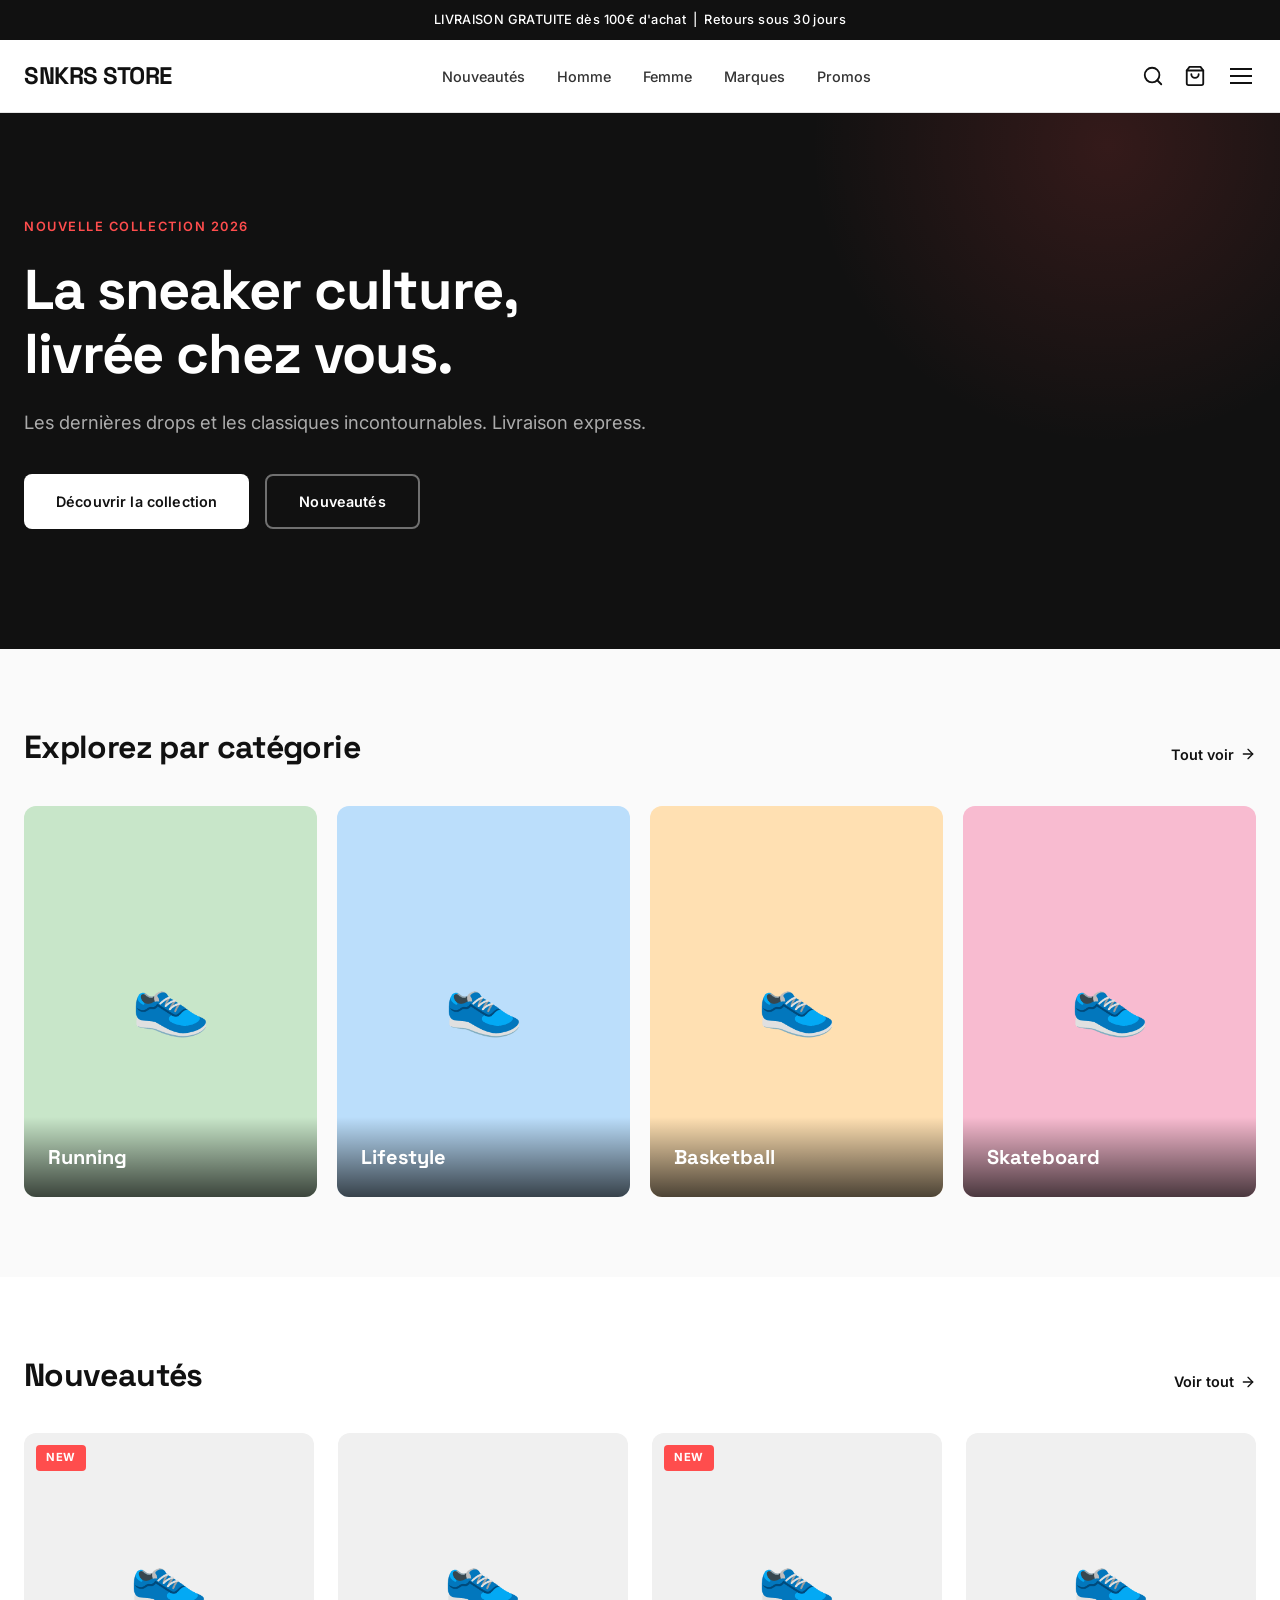
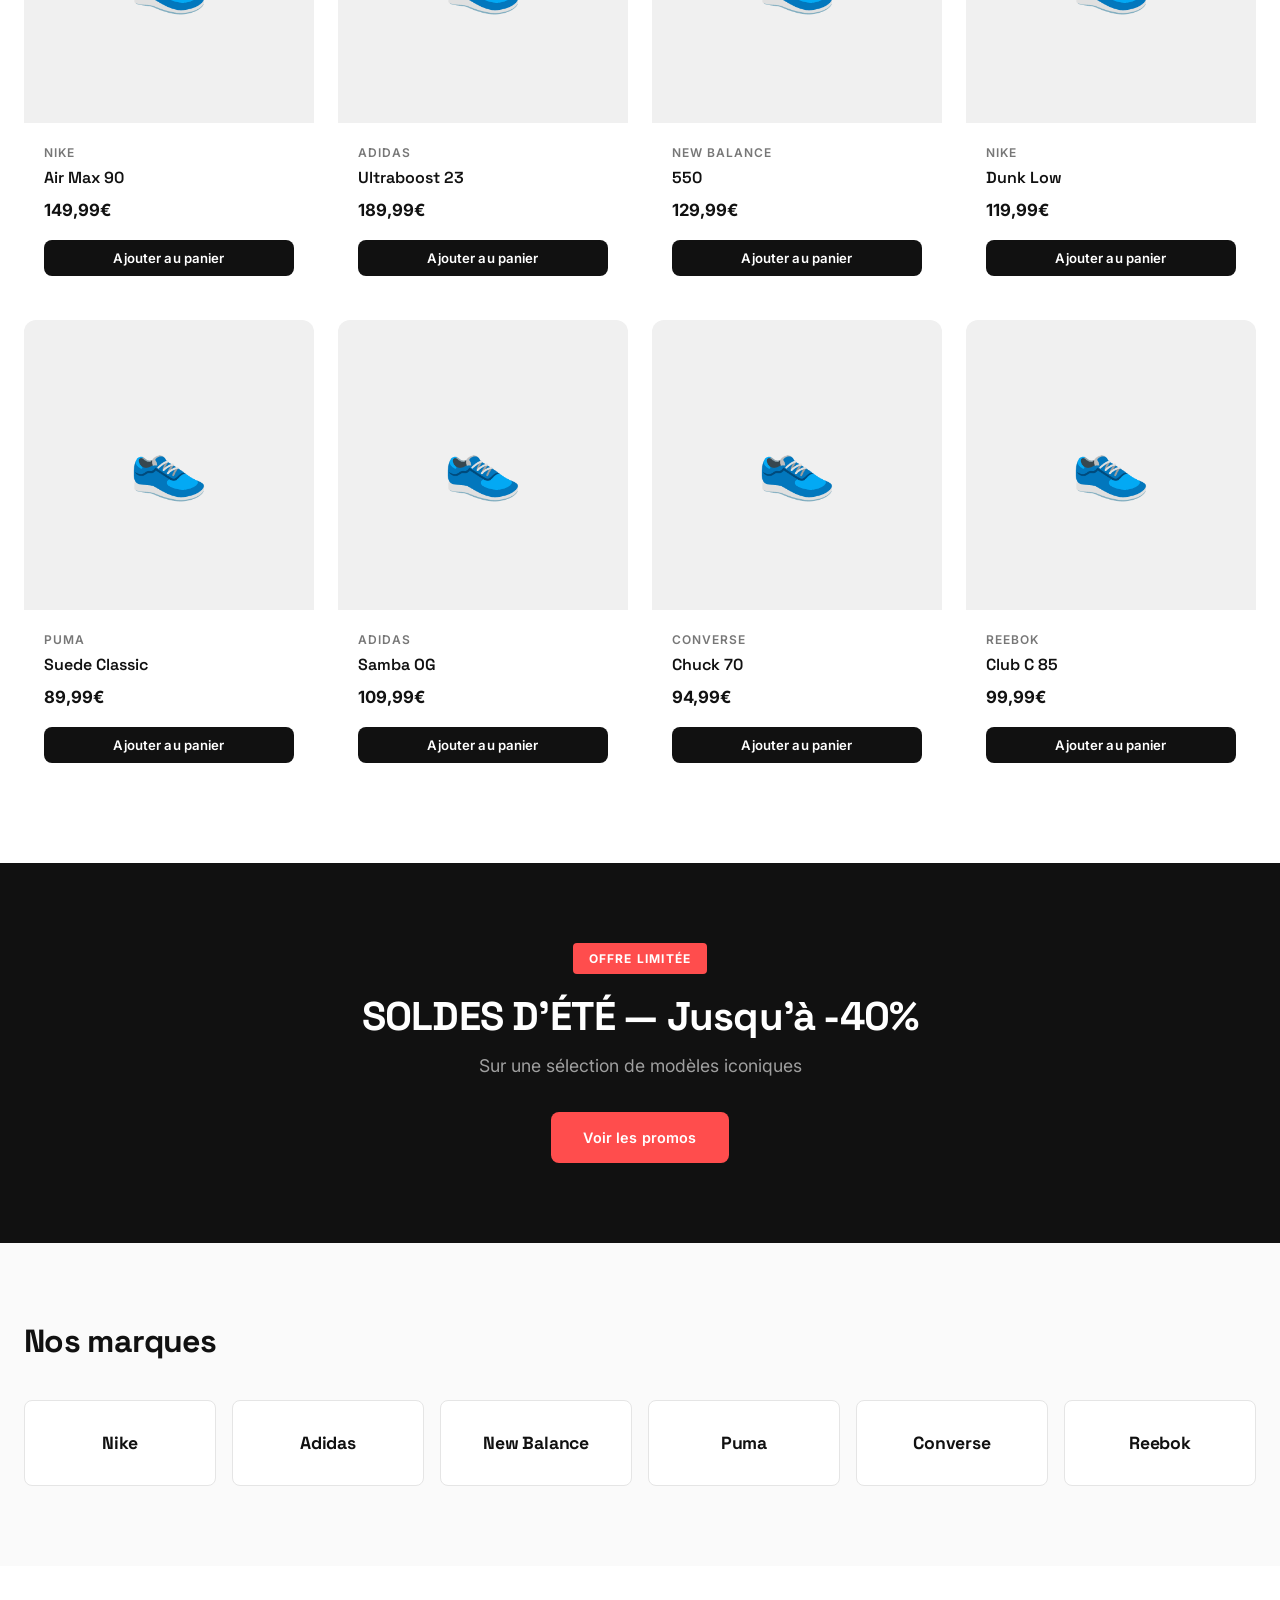
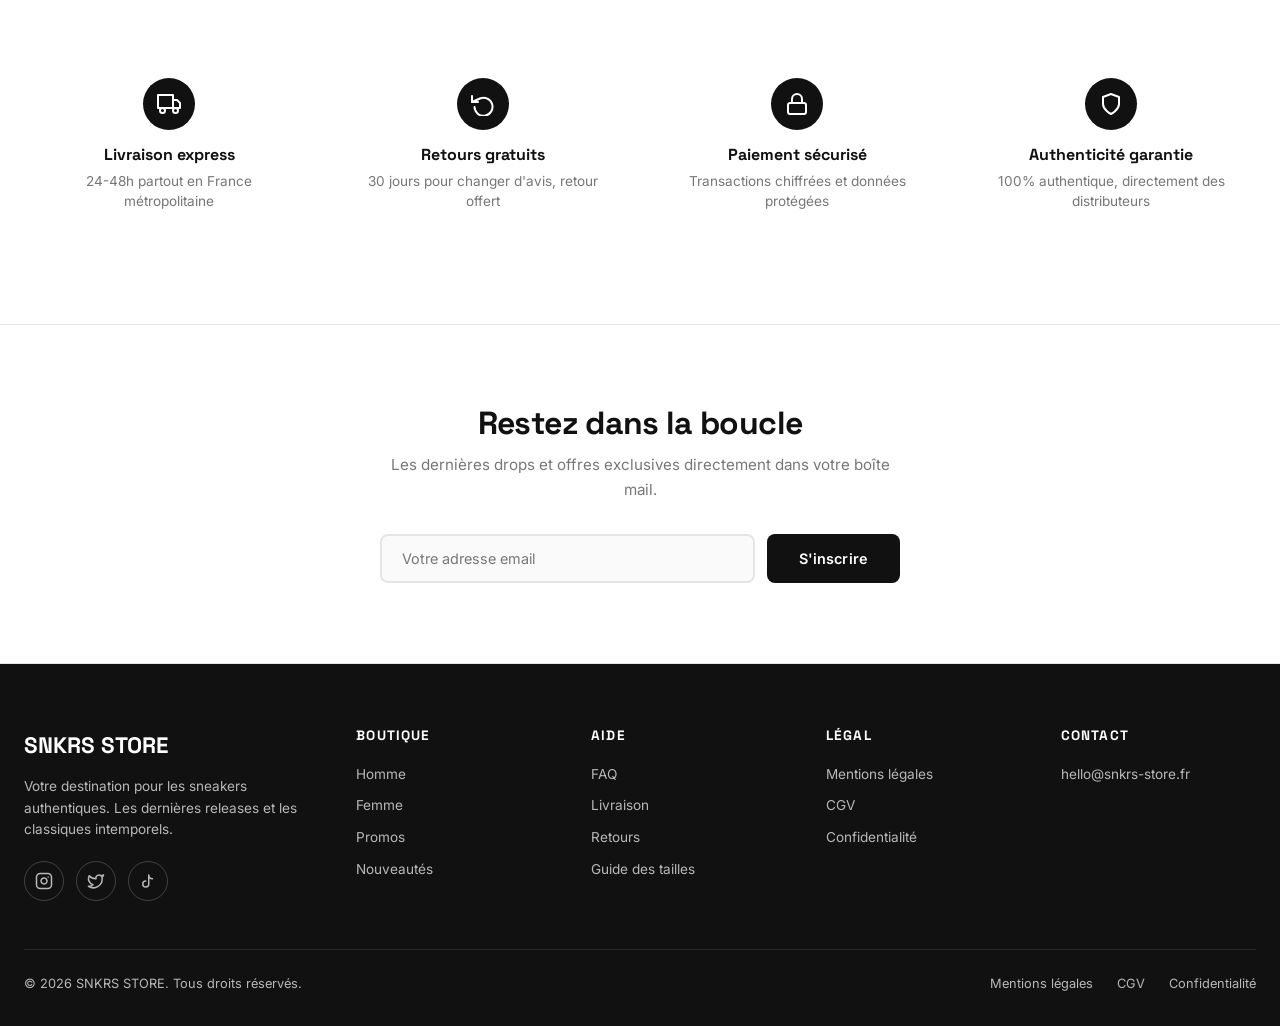
==== index.html @ 1f9a0745 "Site e-commerce sneakers - homepage + catalogue" ====
<!DOCTYPE html>
<html lang="fr">
<head>
  <meta charset="UTF-8">
  <meta name="viewport" content="width=device-width, initial-scale=1.0">
  <title>SNKRS STORE — La sneaker culture, livr&eacute;e chez vous</title>
  <meta name="description" content="Les derni&egrave;res drops et les classiques incontournables. Livraison express en 24-48h.">
  <link rel="preconnect" href="https://fonts.googleapis.com">
  <link rel="preconnect" href="https://fonts.gstatic.com" crossorigin>
  <link href="https://fonts.googleapis.com/css2?family=Inter:wght@400;500;600;700&family=Space+Grotesk:wght@500;600;700&display=swap" rel="stylesheet">
  <link rel="stylesheet" href="style.css">
</head>
<body>

<!-- ===== ANNOUNCEMENT BAR ===== -->
<div class="announcement-bar">
  LIVRAISON GRATUITE d&egrave;s 100&euro; d'achat &nbsp;|&nbsp; Retours sous 30 jours
</div>

<!-- ===== NAVBAR ===== -->
<nav class="navbar">
  <div class="container">
    <a href="index.html" class="navbar__logo">SNKRS STORE</a>

    <ul class="navbar__links">
      <li><a href="shop.html">Nouveaut&eacute;s</a></li>
      <li><a href="shop.html">Homme</a></li>
      <li><a href="shop.html">Femme</a></li>
      <li><a href="shop.html">Marques</a></li>
      <li><a href="shop.html">Promos</a></li>
    </ul>

    <div class="navbar__icons">
      <button type="button" aria-label="Rechercher">
        <svg viewBox="0 0 24 24" fill="none" stroke="currentColor" stroke-width="2" stroke-linecap="round" stroke-linejoin="round"><circle cx="11" cy="11" r="8"/><line x1="21" y1="21" x2="16.65" y2="16.65"/></svg>
      </button>
      <a href="#" aria-label="Panier">
        <svg viewBox="0 0 24 24" fill="none" stroke="currentColor" stroke-width="2" stroke-linecap="round" stroke-linejoin="round"><path d="M6 2L3 6v14a2 2 0 002 2h14a2 2 0 002-2V6l-3-4z"/><line x1="3" y1="6" x2="21" y2="6"/><path d="M16 10a4 4 0 01-8 0"/></svg>
        <span class="cart-badge">0</span>
      </a>
      <button class="hamburger" type="button" aria-label="Menu">
        <span></span><span></span><span></span>
      </button>
    </div>
  </div>
</nav>

<!-- ===== MOBILE MENU ===== -->
<div class="mobile-menu">
  <div class="mobile-menu__header">
    <span class="navbar__logo">SNKRS STORE</span>
    <button class="mobile-menu__close" type="button" aria-label="Fermer">
      <svg viewBox="0 0 24 24" fill="none" stroke="currentColor" stroke-width="2" stroke-linecap="round" stroke-linejoin="round"><line x1="18" y1="6" x2="6" y2="18"/><line x1="6" y1="6" x2="18" y2="18"/></svg>
    </button>
  </div>
  <ul class="mobile-menu__links">
    <li><a href="shop.html">Nouveaut&eacute;s</a></li>
    <li><a href="shop.html">Homme</a></li>
    <li><a href="shop.html">Femme</a></li>
    <li><a href="shop.html">Marques</a></li>
    <li><a href="shop.html">Promos</a></li>
  </ul>
</div>

<!-- ===== HERO ===== -->
<section class="hero">
  <div class="container">
    <div class="hero__content">
      <span class="hero__tag">Nouvelle collection 2026</span>
      <h1>La sneaker culture, livr&eacute;e chez vous.</h1>
      <p>Les derni&egrave;res drops et les classiques incontournables. Livraison express.</p>
      <div class="hero__buttons">
        <a href="shop.html" class="btn btn--primary">D&eacute;couvrir la collection</a>
        <a href="shop.html" class="btn btn--outline">Nouveaut&eacute;s</a>
      </div>
    </div>
  </div>
</section>

<!-- ===== CATEGORIES ===== -->
<section class="section">
  <div class="container">
    <div class="section__header">
      <h2 class="section__title">Explorez par cat&eacute;gorie</h2>
      <a href="shop.html" class="section__link">Tout voir <svg viewBox="0 0 24 24" fill="none" stroke="currentColor" stroke-width="2" stroke-linecap="round" stroke-linejoin="round"><line x1="5" y1="12" x2="19" y2="12"/><polyline points="12 5 19 12 12 19"/></svg></a>
    </div>
    <div class="categories-grid">
      <a href="shop.html" class="category-card">
        <div class="category-card__bg" style="background:#C8E6C9;">&#128095;</div>
        <div class="category-card__overlay"><span class="category-card__name">Running</span></div>
      </a>
      <a href="shop.html" class="category-card">
        <div class="category-card__bg" style="background:#BBDEFB;">&#128095;</div>
        <div class="category-card__overlay"><span class="category-card__name">Lifestyle</span></div>
      </a>
      <a href="shop.html" class="category-card">
        <div class="category-card__bg" style="background:#FFE0B2;">&#128095;</div>
        <div class="category-card__overlay"><span class="category-card__name">Basketball</span></div>
      </a>
      <a href="shop.html" class="category-card">
        <div class="category-card__bg" style="background:#F8BBD0;">&#128095;</div>
        <div class="category-card__overlay"><span class="category-card__name">Skateboard</span></div>
      </a>
    </div>
  </div>
</section>

<!-- ===== NEW ARRIVALS ===== -->
<section class="section" style="background:var(--white);">
  <div class="container">
    <div class="section__header">
      <h2 class="section__title">Nouveaut&eacute;s</h2>
      <a href="shop.html" class="section__link">Voir tout <svg viewBox="0 0 24 24" fill="none" stroke="currentColor" stroke-width="2" stroke-linecap="round" stroke-linejoin="round"><line x1="5" y1="12" x2="19" y2="12"/><polyline points="12 5 19 12 12 19"/></svg></a>
    </div>
    <div class="products-grid">

      <div class="product-card">
        <div class="product-card__image">&#128095;<span class="product-card__badge">New</span></div>
        <div class="product-card__info">
          <div class="product-card__brand">Nike</div>
          <div class="product-card__name">Air Max 90</div>
          <div class="product-card__price">149,99&euro;</div>
          <button class="btn btn--dark btn--sm btn--full js-add-to-cart">Ajouter au panier</button>
        </div>
      </div>

      <div class="product-card">
        <div class="product-card__image">&#128095;</div>
        <div class="product-card__info">
          <div class="product-card__brand">Adidas</div>
          <div class="product-card__name">Ultraboost 23</div>
          <div class="product-card__price">189,99&euro;</div>
          <button class="btn btn--dark btn--sm btn--full js-add-to-cart">Ajouter au panier</button>
        </div>
      </div>

      <div class="product-card">
        <div class="product-card__image">&#128095;<span class="product-card__badge">New</span></div>
        <div class="product-card__info">
          <div class="product-card__brand">New Balance</div>
          <div class="product-card__name">550</div>
          <div class="product-card__price">129,99&euro;</div>
          <button class="btn btn--dark btn--sm btn--full js-add-to-cart">Ajouter au panier</button>
        </div>
      </div>

      <div class="product-card">
        <div class="product-card__image">&#128095;</div>
        <div class="product-card__info">
          <div class="product-card__brand">Nike</div>
          <div class="product-card__name">Dunk Low</div>
          <div class="product-card__price">119,99&euro;</div>
          <button class="btn btn--dark btn--sm btn--full js-add-to-cart">Ajouter au panier</button>
        </div>
      </div>

      <div class="product-card">
        <div class="product-card__image">&#128095;</div>
        <div class="product-card__info">
          <div class="product-card__brand">Puma</div>
          <div class="product-card__name">Suede Classic</div>
          <div class="product-card__price">89,99&euro;</div>
          <button class="btn btn--dark btn--sm btn--full js-add-to-cart">Ajouter au panier</button>
        </div>
      </div>

      <div class="product-card">
        <div class="product-card__image">&#128095;</div>
        <div class="product-card__info">
          <div class="product-card__brand">Adidas</div>
          <div class="product-card__name">Samba OG</div>
          <div class="product-card__price">109,99&euro;</div>
          <button class="btn btn--dark btn--sm btn--full js-add-to-cart">Ajouter au panier</button>
        </div>
      </div>

      <div class="product-card">
        <div class="product-card__image">&#128095;</div>
        <div class="product-card__info">
          <div class="product-card__brand">Converse</div>
          <div class="product-card__name">Chuck 70</div>
          <div class="product-card__price">94,99&euro;</div>
          <button class="btn btn--dark btn--sm btn--full js-add-to-cart">Ajouter au panier</button>
        </div>
      </div>

      <div class="product-card">
        <div class="product-card__image">&#128095;</div>
        <div class="product-card__info">
          <div class="product-card__brand">Reebok</div>
          <div class="product-card__name">Club C 85</div>
          <div class="product-card__price">99,99&euro;</div>
          <button class="btn btn--dark btn--sm btn--full js-add-to-cart">Ajouter au panier</button>
        </div>
      </div>

    </div>
  </div>
</section>

<!-- ===== PROMO BANNER ===== -->
<section class="promo-banner">
  <div class="container">
    <span class="promo-banner__tag">Offre limit&eacute;e</span>
    <h2>SOLDES D'&Eacute;T&Eacute; &mdash; Jusqu'&agrave; -40%</h2>
    <p>Sur une s&eacute;lection de mod&egrave;les iconiques</p>
    <a href="shop.html" class="btn btn--accent">Voir les promos</a>
  </div>
</section>

<!-- ===== BRANDS ===== -->
<section class="section">
  <div class="container">
    <div class="section__header">
      <h2 class="section__title">Nos marques</h2>
    </div>
    <div class="brands-grid">
      <a href="shop.html" class="brand-card">Nike</a>
      <a href="shop.html" class="brand-card">Adidas</a>
      <a href="shop.html" class="brand-card">New Balance</a>
      <a href="shop.html" class="brand-card">Puma</a>
      <a href="shop.html" class="brand-card">Converse</a>
      <a href="shop.html" class="brand-card">Reebok</a>
    </div>
  </div>
</section>

<!-- ===== REASSURANCE ===== -->
<section class="section" style="background:var(--white);">
  <div class="container">
    <div class="reassurance-grid">

      <div class="reassurance-item">
        <div class="reassurance-item__icon">
          <svg viewBox="0 0 24 24" fill="none" stroke="currentColor" stroke-width="2" stroke-linecap="round" stroke-linejoin="round"><rect x="1" y="3" width="15" height="13"/><polygon points="16 8 20 8 23 11 23 16 16 16 16 8"/><circle cx="5.5" cy="18.5" r="2.5"/><circle cx="18.5" cy="18.5" r="2.5"/></svg>
        </div>
        <h4>Livraison express</h4>
        <p>24-48h partout en France m&eacute;tropolitaine</p>
      </div>

      <div class="reassurance-item">
        <div class="reassurance-item__icon">
          <svg viewBox="0 0 24 24" fill="none" stroke="currentColor" stroke-width="2" stroke-linecap="round" stroke-linejoin="round"><polyline points="1 4 1 10 7 10"/><path d="M3.51 15a9 9 0 105.42-8.49L1 10"/></svg>
        </div>
        <h4>Retours gratuits</h4>
        <p>30 jours pour changer d'avis, retour offert</p>
      </div>

      <div class="reassurance-item">
        <div class="reassurance-item__icon">
          <svg viewBox="0 0 24 24" fill="none" stroke="currentColor" stroke-width="2" stroke-linecap="round" stroke-linejoin="round"><rect x="3" y="11" width="18" height="11" rx="2" ry="2"/><path d="M7 11V7a5 5 0 0110 0v4"/></svg>
        </div>
        <h4>Paiement s&eacute;curis&eacute;</h4>
        <p>Transactions chiffr&eacute;es et donn&eacute;es prot&eacute;g&eacute;es</p>
      </div>

      <div class="reassurance-item">
        <div class="reassurance-item__icon">
          <svg viewBox="0 0 24 24" fill="none" stroke="currentColor" stroke-width="2" stroke-linecap="round" stroke-linejoin="round"><path d="M12 22s8-4 8-10V5l-8-3-8 3v7c0 6 8 10 8 10z"/></svg>
        </div>
        <h4>Authenticit&eacute; garantie</h4>
        <p>100% authentique, directement des distributeurs</p>
      </div>

    </div>
  </div>
</section>

<!-- ===== NEWSLETTER ===== -->
<section class="newsletter">
  <div class="container">
    <div class="newsletter__content">
      <h2>Restez dans la boucle</h2>
      <p>Les derni&egrave;res drops et offres exclusives directement dans votre bo&icirc;te mail.</p>
      <form class="newsletter__form">
        <input type="email" placeholder="Votre adresse email" required>
        <button type="submit" class="btn btn--dark">S'inscrire</button>
      </form>
      <div class="newsletter__success">
        <svg viewBox="0 0 24 24" fill="none" stroke="currentColor" stroke-width="2" stroke-linecap="round" stroke-linejoin="round"><path d="M22 11.08V12a10 10 0 11-5.93-9.14"/><polyline points="22 4 12 14.01 9 11.01"/></svg>
        Inscription confirm&eacute;e !
      </div>
    </div>
  </div>
</section>

<!-- ===== FOOTER ===== -->
<footer class="footer">
  <div class="container">
    <div class="footer__grid">

      <div class="footer__brand">
        <div class="footer__brand-name">SNKRS STORE</div>
        <p>Votre destination pour les sneakers authentiques. Les derni&egrave;res releases et les classiques intemporels.</p>
        <div class="footer__social">
          <a href="#" aria-label="Instagram">
            <svg viewBox="0 0 24 24" fill="none" stroke="currentColor" stroke-width="2" stroke-linecap="round" stroke-linejoin="round"><rect x="2" y="2" width="20" height="20" rx="5" ry="5"/><path d="M16 11.37A4 4 0 1112.63 8 4 4 0 0116 11.37z"/><line x1="17.5" y1="6.5" x2="17.51" y2="6.5"/></svg>
          </a>
          <a href="#" aria-label="Twitter">
            <svg viewBox="0 0 24 24" fill="none" stroke="currentColor" stroke-width="2" stroke-linecap="round" stroke-linejoin="round"><path d="M22 4s-.7 2.1-2 3.4c1.6 10-9.4 17.3-18 11.6 2.2.1 4.4-.6 6-2C3 15.5.5 9.6 3 5c2.2 2.6 5.6 4.1 9 4-.9-4.2 4-6.6 7-3.8 1.1 0 3-1.2 3-1.2z"/></svg>
          </a>
          <a href="#" aria-label="TikTok">
            <svg viewBox="0 0 24 24" fill="none" stroke="currentColor" stroke-width="2" stroke-linecap="round" stroke-linejoin="round"><path d="M9 12a4 4 0 104 4V4a5 5 0 005 5"/></svg>
          </a>
        </div>
      </div>

      <div class="footer__col">
        <h4>Boutique</h4>
        <a href="shop.html">Homme</a>
        <a href="shop.html">Femme</a>
        <a href="shop.html">Promos</a>
        <a href="shop.html">Nouveaut&eacute;s</a>
      </div>

      <div class="footer__col">
        <h4>Aide</h4>
        <a href="#">FAQ</a>
        <a href="#">Livraison</a>
        <a href="#">Retours</a>
        <a href="#">Guide des tailles</a>
      </div>

      <div class="footer__col">
        <h4>L&eacute;gal</h4>
        <a href="#">Mentions l&eacute;gales</a>
        <a href="#">CGV</a>
        <a href="#">Confidentialit&eacute;</a>
      </div>

      <div class="footer__col">
        <h4>Contact</h4>
        <a href="mailto:hello@snkrs-store.fr">hello@snkrs-store.fr</a>
      </div>

    </div>

    <div class="footer__bottom">
      <span>&copy; 2026 SNKRS STORE. Tous droits r&eacute;serv&eacute;s.</span>
      <div>
        <a href="#">Mentions l&eacute;gales</a>
        <a href="#">CGV</a>
        <a href="#">Confidentialit&eacute;</a>
      </div>
    </div>
  </div>
</footer>

<script src="script.js"></script>
</body>
</html>
---- style.css ----
/* ===== CSS VARIABLES / DESIGN TOKENS ===== */
:root {
  --bg: #FAFAFA;
  --dark: #111111;
  --text: #333333;
  --text-light: #777777;
  --accent: #FF4D4D;
  --secondary: #111111;
  --border: #E5E5E5;
  --card-bg: #FFFFFF;
  --white: #FFFFFF;
  --shadow-sm: 0 1px 3px rgba(0,0,0,0.06);
  --shadow-md: 0 4px 16px rgba(0,0,0,0.10);
  --shadow-lg: 0 8px 30px rgba(0,0,0,0.12);
  --radius: 8px;
  --radius-lg: 12px;
  --transition: 0.3s cubic-bezier(0.25, 0.46, 0.45, 0.94);
}

/* ===== RESET & BASE ===== */
*, *::before, *::after { box-sizing: border-box; margin: 0; padding: 0; }

html {
  scroll-behavior: smooth;
  -webkit-font-smoothing: antialiased;
  -moz-osx-font-smoothing: grayscale;
}

body {
  font-family: 'Inter', sans-serif;
  background: var(--bg);
  color: var(--text);
  line-height: 1.6;
  overflow-x: hidden;
}

h1, h2, h3, h4, h5, h6 {
  font-family: 'Space Grotesk', sans-serif;
  font-weight: 700;
  color: var(--dark);
  line-height: 1.15;
}

a { text-decoration: none; color: inherit; transition: color var(--transition); }
img { max-width: 100%; display: block; }
button { cursor: pointer; font-family: 'Inter', sans-serif; border: none; }
ul { list-style: none; }
input, select { font-family: 'Inter', sans-serif; }

.container {
  width: 100%;
  max-width: 1280px;
  margin: 0 auto;
  padding: 0 24px;
}

/* ===== ANNOUNCEMENT BAR ===== */
.announcement-bar {
  background: var(--dark);
  color: var(--white);
  text-align: center;
  padding: 10px 24px;
  font-size: 0.8rem;
  font-weight: 500;
  letter-spacing: 0.03em;
}

/* ===== NAVBAR ===== */
.navbar {
  background: var(--white);
  border-bottom: 1px solid var(--border);
  position: sticky;
  top: 0;
  z-index: 1000;
}

.navbar .container {
  display: flex;
  align-items: center;
  justify-content: space-between;
  height: 72px;
}

.navbar__logo {
  font-family: 'Space Grotesk', sans-serif;
  font-size: 1.5rem;
  font-weight: 700;
  color: var(--dark);
  letter-spacing: -0.02em;
}

.navbar__links {
  display: flex;
  gap: 32px;
  align-items: center;
}

.navbar__links a {
  font-size: 0.9rem;
  font-weight: 500;
  color: var(--text);
  position: relative;
  padding: 4px 0;
}

.navbar__links a::after {
  content: '';
  position: absolute;
  bottom: -2px;
  left: 0;
  width: 0;
  height: 2px;
  background: var(--dark);
  transition: width var(--transition);
}

.navbar__links a:hover::after { width: 100%; }

.navbar__icons {
  display: flex;
  gap: 20px;
  align-items: center;
}

.navbar__icons button,
.navbar__icons a {
  background: none;
  border: none;
  color: var(--dark);
  display: flex;
  align-items: center;
  position: relative;
}

.navbar__icons svg { width: 22px; height: 22px; }

.cart-badge {
  position: absolute;
  top: -6px;
  right: -8px;
  background: var(--accent);
  color: var(--white);
  font-size: 0.65rem;
  font-weight: 700;
  width: 18px;
  height: 18px;
  border-radius: 50%;
  display: flex;
  align-items: center;
  justify-content: center;
  line-height: 1;
}

.hamburger {
  display: none;
  background: none;
  border: none;
  color: var(--dark);
  flex-direction: column;
  gap: 5px;
  padding: 4px;
}

.hamburger span {
  display: block;
  width: 22px;
  height: 2px;
  background: var(--dark);
  transition: var(--transition);
}

/* ===== MOBILE MENU ===== */
.mobile-menu {
  display: none;
  position: fixed;
  top: 0;
  left: 0;
  width: 100%;
  height: 100%;
  background: var(--white);
  z-index: 2000;
  padding: 24px;
  flex-direction: column;
}

.mobile-menu.active { display: flex; }

.mobile-menu__header {
  display: flex;
  justify-content: space-between;
  align-items: center;
  margin-bottom: 48px;
}

.mobile-menu__close {
  background: none;
  border: none;
  color: var(--dark);
}

.mobile-menu__close svg { width: 28px; height: 28px; }

.mobile-menu__links {
  display: flex;
  flex-direction: column;
  gap: 24px;
}

.mobile-menu__links a {
  font-family: 'Space Grotesk', sans-serif;
  font-size: 1.75rem;
  font-weight: 700;
  color: var(--dark);
}

/* ===== BUTTONS ===== */
.btn {
  display: inline-flex;
  align-items: center;
  justify-content: center;
  gap: 8px;
  padding: 14px 32px;
  font-size: 0.9rem;
  font-weight: 600;
  border-radius: var(--radius);
  transition: all var(--transition);
  letter-spacing: 0.01em;
}

.btn--primary {
  background: var(--white);
  color: var(--dark);
}

.btn--primary:hover {
  background: var(--bg);
  transform: translateY(-1px);
}

.btn--outline {
  background: transparent;
  color: var(--white);
  border: 2px solid rgba(255,255,255,0.4);
}

.btn--outline:hover {
  border-color: var(--white);
  transform: translateY(-1px);
}

.btn--dark {
  background: var(--dark);
  color: var(--white);
}

.btn--dark:hover {
  background: #222;
  transform: translateY(-1px);
}

.btn--accent {
  background: var(--accent);
  color: var(--white);
}

.btn--accent:hover {
  background: #e04343;
  transform: translateY(-1px);
}

.btn--ghost {
  background: transparent;
  color: var(--dark);
  border: 2px solid var(--dark);
}

.btn--ghost:hover {
  background: var(--dark);
  color: var(--white);
}

.btn--sm {
  padding: 10px 20px;
  font-size: 0.825rem;
}

.btn--full { width: 100%; }

/* ===== HERO ===== */
.hero {
  background: var(--dark);
  color: var(--white);
  padding: 100px 0 120px;
  position: relative;
  overflow: hidden;
}

.hero::before {
  content: '';
  position: absolute;
  top: -50%;
  right: -10%;
  width: 600px;
  height: 600px;
  background: radial-gradient(circle, rgba(255,77,77,0.15) 0%, transparent 70%);
  pointer-events: none;
}

.hero__content {
  max-width: 640px;
  position: relative;
  z-index: 1;
}

.hero__tag {
  display: inline-block;
  font-size: 0.8rem;
  font-weight: 600;
  text-transform: uppercase;
  letter-spacing: 0.12em;
  color: var(--accent);
  margin-bottom: 20px;
}

.hero h1 {
  font-size: 3.5rem;
  color: var(--white);
  margin-bottom: 20px;
  letter-spacing: -0.02em;
}

.hero p {
  font-size: 1.15rem;
  color: rgba(255,255,255,0.65);
  margin-bottom: 36px;
  line-height: 1.7;
}

.hero__buttons {
  display: flex;
  gap: 16px;
  flex-wrap: wrap;
}

/* ===== SECTIONS ===== */
.section {
  padding: 80px 0;
}

.section__header {
  display: flex;
  justify-content: space-between;
  align-items: flex-end;
  margin-bottom: 40px;
}

.section__title {
  font-size: 2rem;
  letter-spacing: -0.02em;
}

.section__link {
  font-size: 0.9rem;
  font-weight: 600;
  color: var(--dark);
  display: flex;
  align-items: center;
  gap: 6px;
}

.section__link:hover { color: var(--accent); }

.section__link svg { width: 16px; height: 16px; }

/* ===== CATEGORY CARDS ===== */
.categories-grid {
  display: grid;
  grid-template-columns: repeat(4, 1fr);
  gap: 20px;
}

.category-card {
  aspect-ratio: 3/4;
  border-radius: var(--radius-lg);
  overflow: hidden;
  position: relative;
  cursor: pointer;
  transition: transform var(--transition);
}

.category-card:hover { transform: scale(1.02); }

.category-card__bg {
  width: 100%;
  height: 100%;
  display: flex;
  align-items: center;
  justify-content: center;
  font-size: 4rem;
}

.category-card__overlay {
  position: absolute;
  bottom: 0;
  left: 0;
  right: 0;
  padding: 24px;
  background: linear-gradient(to top, rgba(0,0,0,0.7) 0%, transparent 100%);
}

.category-card__name {
  color: var(--white);
  font-family: 'Space Grotesk', sans-serif;
  font-size: 1.25rem;
  font-weight: 700;
}

/* ===== PRODUCT GRID ===== */
.products-grid {
  display: grid;
  grid-template-columns: repeat(4, 1fr);
  gap: 24px;
}

.product-card {
  background: var(--card-bg);
  border-radius: var(--radius-lg);
  overflow: hidden;
  transition: all var(--transition);
  position: relative;
}

.product-card:hover {
  box-shadow: var(--shadow-lg);
  transform: translateY(-4px);
}

.product-card__image {
  aspect-ratio: 1;
  background: #F0F0F0;
  display: flex;
  align-items: center;
  justify-content: center;
  font-size: 4rem;
  position: relative;
}

.product-card__badge {
  position: absolute;
  top: 12px;
  left: 12px;
  background: var(--accent);
  color: var(--white);
  font-size: 0.7rem;
  font-weight: 700;
  text-transform: uppercase;
  letter-spacing: 0.05em;
  padding: 4px 10px;
  border-radius: 4px;
}

.product-card__info {
  padding: 20px;
}

.product-card__brand {
  font-size: 0.75rem;
  font-weight: 600;
  text-transform: uppercase;
  letter-spacing: 0.08em;
  color: var(--text-light);
  margin-bottom: 6px;
}

.product-card__name {
  font-family: 'Space Grotesk', sans-serif;
  font-size: 1rem;
  font-weight: 600;
  color: var(--dark);
  margin-bottom: 8px;
  line-height: 1.3;
}

.product-card__price {
  font-size: 1.05rem;
  font-weight: 700;
  color: var(--dark);
  margin-bottom: 16px;
}

.product-card__price .old-price {
  text-decoration: line-through;
  color: var(--text-light);
  font-weight: 400;
  font-size: 0.9rem;
  margin-left: 8px;
}

.product-card .btn { width: 100%; }

/* ===== PROMO BANNER ===== */
.promo-banner {
  background: var(--dark);
  color: var(--white);
  padding: 80px 0;
  text-align: center;
}

.promo-banner__tag {
  display: inline-block;
  background: var(--accent);
  color: var(--white);
  font-size: 0.75rem;
  font-weight: 700;
  text-transform: uppercase;
  letter-spacing: 0.1em;
  padding: 6px 16px;
  border-radius: 4px;
  margin-bottom: 20px;
}

.promo-banner h2 {
  font-size: 2.5rem;
  color: var(--white);
  margin-bottom: 12px;
  letter-spacing: -0.02em;
}

.promo-banner p {
  color: rgba(255,255,255,0.6);
  font-size: 1.1rem;
  margin-bottom: 32px;
}

/* ===== BRANDS ===== */
.brands-grid {
  display: grid;
  grid-template-columns: repeat(6, 1fr);
  gap: 16px;
}

.brand-card {
  background: var(--card-bg);
  border: 1px solid var(--border);
  border-radius: var(--radius);
  padding: 28px 20px;
  display: flex;
  align-items: center;
  justify-content: center;
  font-family: 'Space Grotesk', sans-serif;
  font-size: 1.1rem;
  font-weight: 700;
  color: var(--dark);
  letter-spacing: -0.01em;
  transition: all var(--transition);
}

.brand-card:hover {
  border-color: var(--dark);
  box-shadow: var(--shadow-sm);
}

/* ===== REASSURANCE ===== */
.reassurance-grid {
  display: grid;
  grid-template-columns: repeat(4, 1fr);
  gap: 24px;
}

.reassurance-item {
  text-align: center;
  padding: 32px 20px;
}

.reassurance-item__icon {
  width: 52px;
  height: 52px;
  background: var(--dark);
  border-radius: 50%;
  display: flex;
  align-items: center;
  justify-content: center;
  margin: 0 auto 16px;
}

.reassurance-item__icon svg {
  width: 24px;
  height: 24px;
  color: var(--white);
}

.reassurance-item h4 {
  font-size: 1rem;
  margin-bottom: 6px;
}

.reassurance-item p {
  font-size: 0.85rem;
  color: var(--text-light);
  line-height: 1.5;
}

/* ===== NEWSLETTER ===== */
.newsletter {
  background: var(--card-bg);
  border-top: 1px solid var(--border);
  border-bottom: 1px solid var(--border);
  padding: 80px 0;
  text-align: center;
}

.newsletter__content { max-width: 520px; margin: 0 auto; }

.newsletter h2 {
  font-size: 2rem;
  margin-bottom: 12px;
  letter-spacing: -0.02em;
}

.newsletter p {
  color: var(--text-light);
  margin-bottom: 32px;
  font-size: 0.95rem;
}

.newsletter__form {
  display: flex;
  gap: 12px;
}

.newsletter__form input {
  flex: 1;
  padding: 14px 20px;
  border: 2px solid var(--border);
  border-radius: var(--radius);
  font-size: 0.9rem;
  background: var(--bg);
  color: var(--dark);
  transition: border-color var(--transition);
  outline: none;
}

.newsletter__form input:focus { border-color: var(--dark); }

.newsletter__form input::placeholder { color: var(--text-light); }

.newsletter__success {
  display: none;
  align-items: center;
  justify-content: center;
  gap: 8px;
  color: #2D8A4E;
  font-weight: 600;
  font-size: 0.95rem;
  margin-top: 16px;
}

.newsletter__success.show { display: flex; }

.newsletter__success svg { width: 20px; height: 20px; }

/* ===== FOOTER ===== */
.footer {
  background: var(--dark);
  color: rgba(255,255,255,0.7);
  padding: 64px 0 32px;
}

.footer__grid {
  display: grid;
  grid-template-columns: 1.5fr 1fr 1fr 1fr 1fr;
  gap: 40px;
  margin-bottom: 48px;
}

.footer__brand-name {
  font-family: 'Space Grotesk', sans-serif;
  font-size: 1.4rem;
  font-weight: 700;
  color: var(--white);
  margin-bottom: 12px;
}

.footer__brand p {
  font-size: 0.85rem;
  line-height: 1.6;
  margin-bottom: 20px;
}

.footer__social {
  display: flex;
  gap: 12px;
}

.footer__social a {
  width: 40px;
  height: 40px;
  border: 1px solid rgba(255,255,255,0.2);
  border-radius: 50%;
  display: flex;
  align-items: center;
  justify-content: center;
  color: rgba(255,255,255,0.7);
  transition: all var(--transition);
}

.footer__social a:hover {
  background: var(--white);
  color: var(--dark);
  border-color: var(--white);
}

.footer__social svg { width: 18px; height: 18px; }

.footer__col h4 {
  color: var(--white);
  font-size: 0.85rem;
  text-transform: uppercase;
  letter-spacing: 0.08em;
  margin-bottom: 20px;
}

.footer__col a {
  display: block;
  font-size: 0.85rem;
  margin-bottom: 10px;
  transition: color var(--transition);
}

.footer__col a:hover { color: var(--white); }

.footer__bottom {
  border-top: 1px solid rgba(255,255,255,0.1);
  padding-top: 24px;
  display: flex;
  justify-content: space-between;
  align-items: center;
  font-size: 0.8rem;
}

.footer__bottom a { margin-left: 20px; }
.footer__bottom a:hover { color: var(--white); }

/* ===== SHOP PAGE ===== */
.shop-hero {
  background: var(--dark);
  color: var(--white);
  padding: 60px 0;
}

.shop-hero h1 {
  font-size: 2.75rem;
  color: var(--white);
  margin-bottom: 4px;
}

.shop-hero span {
  color: rgba(255,255,255,0.5);
  font-size: 1rem;
}

.filter-bar {
  padding: 24px 0;
  border-bottom: 1px solid var(--border);
  margin-bottom: 40px;
}

.filter-bar .container {
  display: flex;
  gap: 16px;
  flex-wrap: wrap;
  align-items: center;
}

.filter-bar__label {
  font-size: 0.85rem;
  font-weight: 600;
  color: var(--dark);
  margin-right: 8px;
}

.filter-select {
  padding: 10px 36px 10px 16px;
  border: 2px solid var(--border);
  border-radius: var(--radius);
  font-size: 0.85rem;
  font-weight: 500;
  color: var(--dark);
  background: var(--white);
  appearance: none;
  background-image: url("data:image/svg+xml,%3Csvg width='12' height='8' viewBox='0 0 12 8' fill='none' xmlns='http://www.w3.org/2000/svg'%3E%3Cpath d='M1 1.5L6 6.5L11 1.5' stroke='%23333' stroke-width='1.5' stroke-linecap='round' stroke-linejoin='round'/%3E%3C/svg%3E");
  background-repeat: no-repeat;
  background-position: right 12px center;
  cursor: pointer;
  outline: none;
  transition: border-color var(--transition);
}

.filter-select:focus { border-color: var(--dark); }

.load-more {
  text-align: center;
  padding: 48px 0 80px;
}

/* ===== RESPONSIVE ===== */
@media (max-width: 1024px) {
  .hero h1 { font-size: 2.75rem; }
  .products-grid { grid-template-columns: repeat(3, 1fr); }
  .categories-grid { grid-template-columns: repeat(2, 1fr); }
  .brands-grid { grid-template-columns: repeat(3, 1fr); }
  .footer__grid { grid-template-columns: 1.5fr 1fr 1fr; }
  .footer__grid .footer__col:nth-child(4),
  .footer__grid .footer__col:nth-child(5) { grid-column: span 1; }
}

@media (max-width: 768px) {
  .navbar__links { display: none; }
  .hamburger { display: flex; }

  .hero { padding: 60px 0 80px; }
  .hero h1 { font-size: 2.25rem; }
  .hero p { font-size: 1rem; }

  .section { padding: 60px 0; }
  .section__title { font-size: 1.6rem; }

  .products-grid { grid-template-columns: repeat(2, 1fr); gap: 16px; }
  .categories-grid { grid-template-columns: repeat(2, 1fr); gap: 12px; }
  .reassurance-grid { grid-template-columns: repeat(2, 1fr); }
  .brands-grid { grid-template-columns: repeat(3, 1fr); gap: 12px; }

  .promo-banner h2 { font-size: 1.75rem; }

  .footer__grid {
    grid-template-columns: 1fr 1fr;
    gap: 32px;
  }
  .footer__brand { grid-column: 1 / -1; }
  .footer__bottom { flex-direction: column; gap: 12px; text-align: center; }
  .footer__bottom a { margin-left: 0; margin: 0 10px; }

  .newsletter__form { flex-direction: column; }

  .shop-hero h1 { font-size: 2rem; }
  .filter-bar .container { gap: 12px; }
}

@media (max-width: 480px) {
  .container { padding: 0 16px; }
  .hero h1 { font-size: 1.85rem; }
  .hero__buttons { flex-direction: column; }
  .hero__buttons .btn { width: 100%; }

  .products-grid { grid-template-columns: 1fr; gap: 16px; }
  .categories-grid { grid-template-columns: 1fr; }
  .reassurance-grid { grid-template-columns: 1fr; }
  .brands-grid { grid-template-columns: repeat(2, 1fr); }

  .section__header { flex-direction: column; align-items: flex-start; gap: 12px; }

  .promo-banner { padding: 60px 0; }
  .promo-banner h2 { font-size: 1.5rem; }

  .footer__grid { grid-template-columns: 1fr; }
}
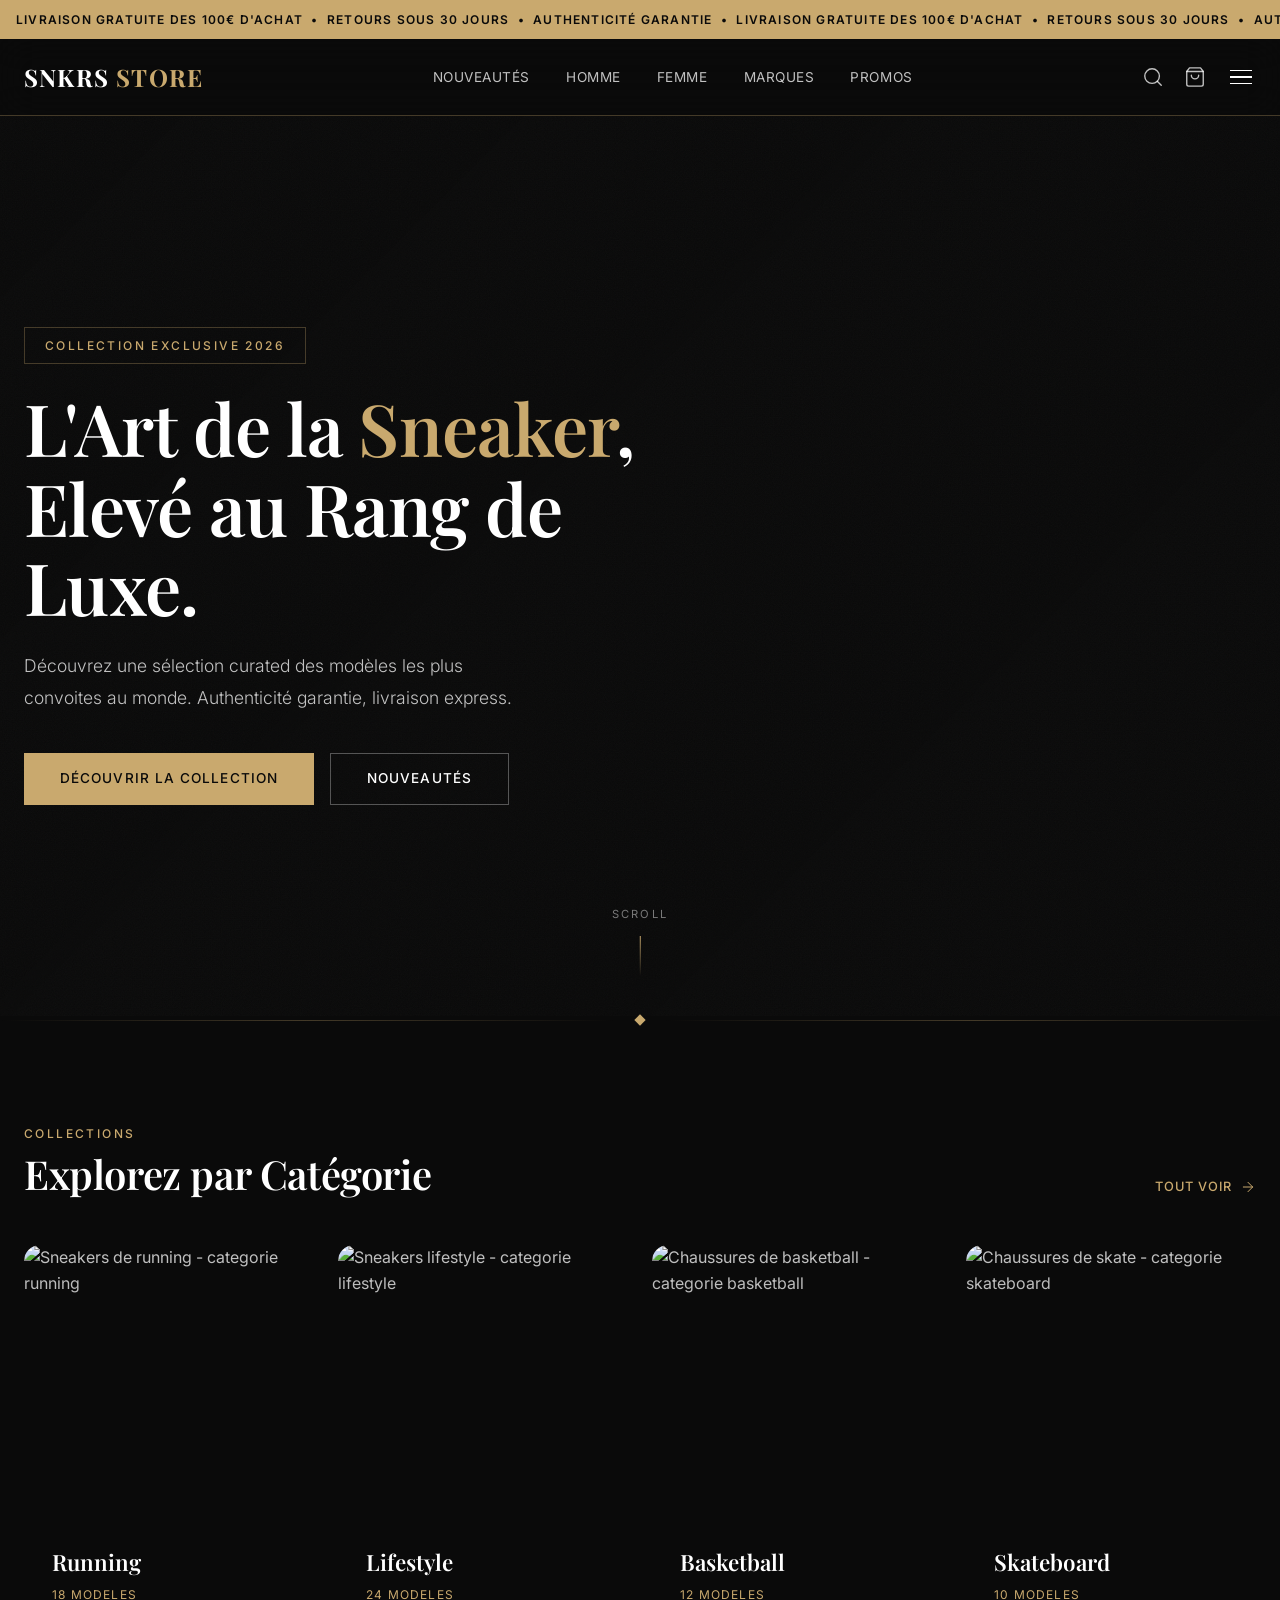
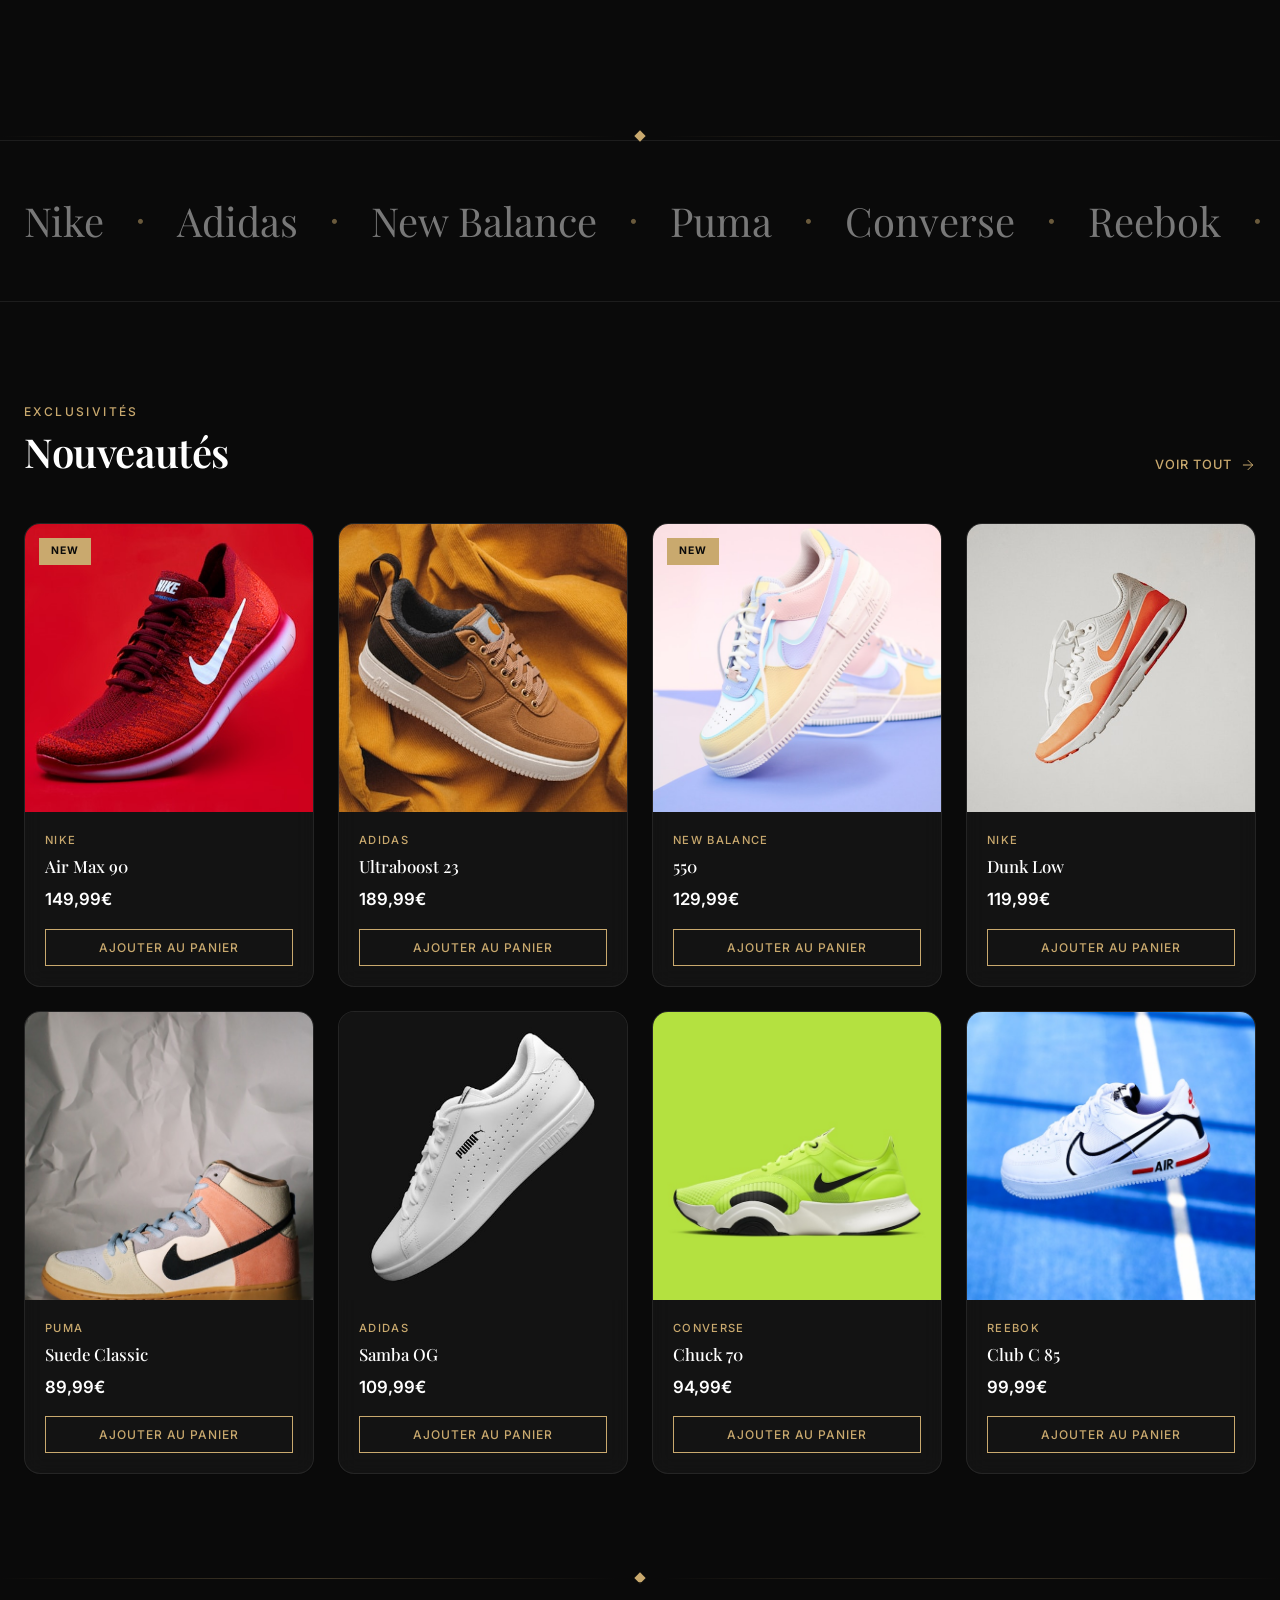
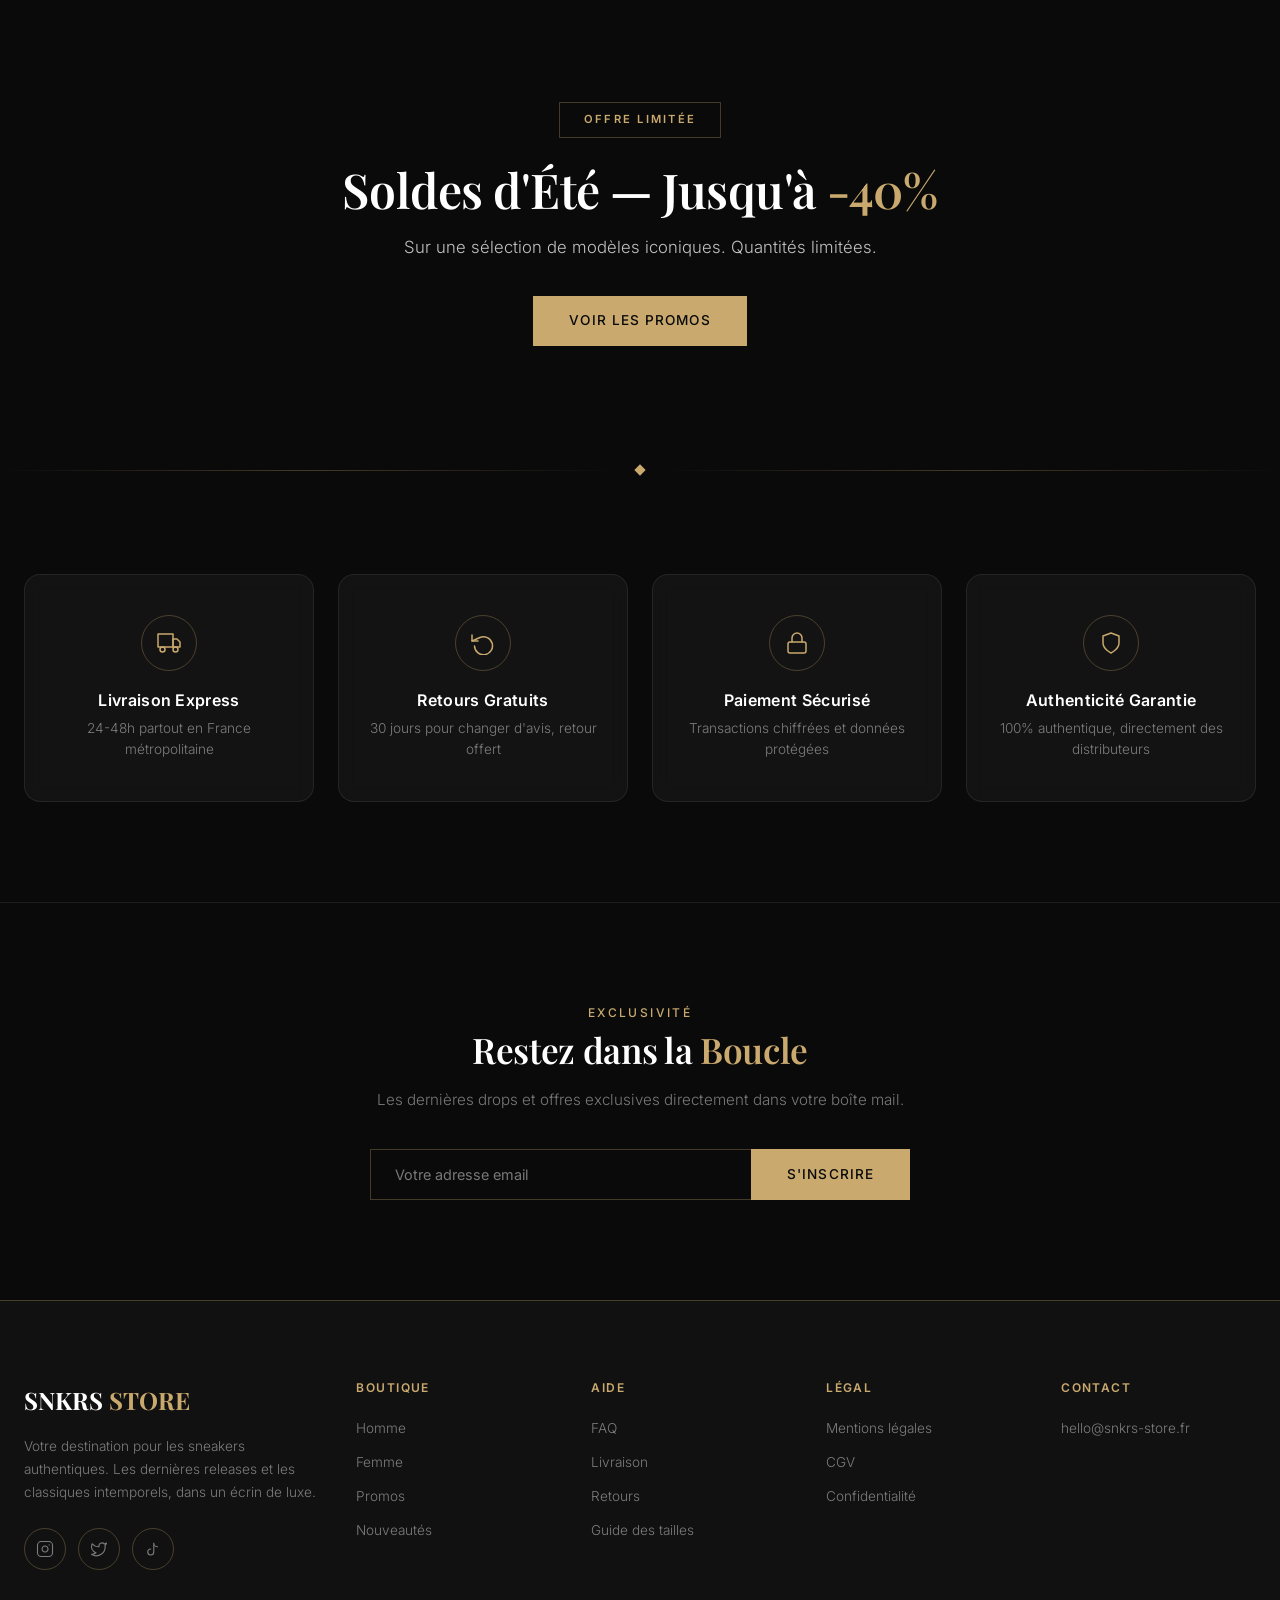
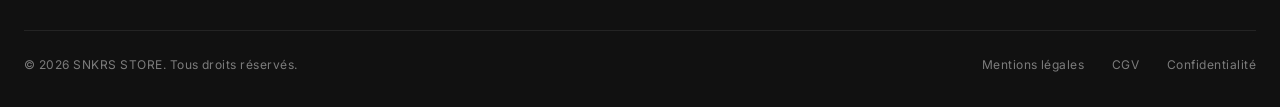
==== commit e31a105e: "Refonte design luxe premium : dark theme, images réelles, animations - Thème sombre élégant (#0A0A0A" ====
--- a/index.html
+++ b/index.html
@@ -3,24 +3,27 @@
 <head>
   <meta charset="UTF-8">
   <meta name="viewport" content="width=device-width, initial-scale=1.0">
-  <title>SNKRS STORE — La sneaker culture, livr&eacute;e chez vous</title>
-  <meta name="description" content="Les derni&egrave;res drops et les classiques incontournables. Livraison express en 24-48h.">
+  <title>SNKRS STORE — Sneakers Premium &amp; Exclusives</title>
+  <meta name="description" content="Les dernieres drops et les classiques incontournables. Livraison express en 24-48h.">
   <link rel="preconnect" href="https://fonts.googleapis.com">
   <link rel="preconnect" href="https://fonts.gstatic.com" crossorigin>
-  <link href="https://fonts.googleapis.com/css2?family=Inter:wght@400;500;600;700&family=Space+Grotesk:wght@500;600;700&display=swap" rel="stylesheet">
+  <link href="https://fonts.googleapis.com/css2?family=Playfair+Display:ital,wght@0,400;0,500;0,600;0,700;1,400;1,500&family=Inter:wght@300;400;500;600;700&display=swap" rel="stylesheet">
   <link rel="stylesheet" href="style.css">
 </head>
 <body>
 
 <!-- ===== ANNOUNCEMENT BAR ===== -->
 <div class="announcement-bar">
-  LIVRAISON GRATUITE d&egrave;s 100&euro; d'achat &nbsp;|&nbsp; Retours sous 30 jours
+  <div class="announcement-bar__track">
+    <span>LIVRAISON GRATUITE des 100&euro; d'achat &nbsp;&bull;&nbsp; Retours sous 30 jours &nbsp;&bull;&nbsp; Authenticit&eacute; garantie &nbsp;&bull;&nbsp; LIVRAISON GRATUITE des 100&euro; d'achat &nbsp;&bull;&nbsp; Retours sous 30 jours &nbsp;&bull;&nbsp; Authenticit&eacute; garantie &nbsp;&bull;&nbsp;</span>
+    <span>LIVRAISON GRATUITE des 100&euro; d'achat &nbsp;&bull;&nbsp; Retours sous 30 jours &nbsp;&bull;&nbsp; Authenticit&eacute; garantie &nbsp;&bull;&nbsp; LIVRAISON GRATUITE des 100&euro; d'achat &nbsp;&bull;&nbsp; Retours sous 30 jours &nbsp;&bull;&nbsp; Authenticit&eacute; garantie &nbsp;&bull;&nbsp;</span>
+  </div>
 </div>
 
 <!-- ===== NAVBAR ===== -->
 <nav class="navbar">
   <div class="container">
-    <a href="index.html" class="navbar__logo">SNKRS STORE</a>
+    <a href="index.html" class="navbar__logo">SNKRS <span>STORE</span></a>
 
     <ul class="navbar__links">
       <li><a href="shop.html">Nouveaut&eacute;s</a></li>
@@ -32,10 +35,10 @@
 
     <div class="navbar__icons">
       <button type="button" aria-label="Rechercher">
-        <svg viewBox="0 0 24 24" fill="none" stroke="currentColor" stroke-width="2" stroke-linecap="round" stroke-linejoin="round"><circle cx="11" cy="11" r="8"/><line x1="21" y1="21" x2="16.65" y2="16.65"/></svg>
+        <svg viewBox="0 0 24 24" fill="none" stroke="currentColor" stroke-width="1.5" stroke-linecap="round" stroke-linejoin="round"><circle cx="11" cy="11" r="8"/><line x1="21" y1="21" x2="16.65" y2="16.65"/></svg>
       </button>
       <a href="#" aria-label="Panier">
-        <svg viewBox="0 0 24 24" fill="none" stroke="currentColor" stroke-width="2" stroke-linecap="round" stroke-linejoin="round"><path d="M6 2L3 6v14a2 2 0 002 2h14a2 2 0 002-2V6l-3-4z"/><line x1="3" y1="6" x2="21" y2="6"/><path d="M16 10a4 4 0 01-8 0"/></svg>
+        <svg viewBox="0 0 24 24" fill="none" stroke="currentColor" stroke-width="1.5" stroke-linecap="round" stroke-linejoin="round"><path d="M6 2L3 6v14a2 2 0 002 2h14a2 2 0 002-2V6l-3-4z"/><line x1="3" y1="6" x2="21" y2="6"/><path d="M16 10a4 4 0 01-8 0"/></svg>
         <span class="cart-badge">0</span>
       </a>
       <button class="hamburger" type="button" aria-label="Menu">
@@ -48,9 +51,9 @@
 <!-- ===== MOBILE MENU ===== -->
 <div class="mobile-menu">
   <div class="mobile-menu__header">
-    <span class="navbar__logo">SNKRS STORE</span>
+    <span class="navbar__logo">SNKRS <span>STORE</span></span>
     <button class="mobile-menu__close" type="button" aria-label="Fermer">
-      <svg viewBox="0 0 24 24" fill="none" stroke="currentColor" stroke-width="2" stroke-linecap="round" stroke-linejoin="round"><line x1="18" y1="6" x2="6" y2="18"/><line x1="6" y1="6" x2="18" y2="18"/></svg>
+      <svg viewBox="0 0 24 24" fill="none" stroke="currentColor" stroke-width="1.5" stroke-linecap="round" stroke-linejoin="round"><line x1="18" y1="6" x2="6" y2="18"/><line x1="6" y1="6" x2="18" y2="18"/></svg>
     </button>
   </div>
   <ul class="mobile-menu__links">
@@ -63,202 +66,298 @@
 </div>
 
 <!-- ===== HERO ===== -->
-<section class="hero">
-  <div class="container">
-    <div class="hero__content">
-      <span class="hero__tag">Nouvelle collection 2026</span>
-      <h1>La sneaker culture, livr&eacute;e chez vous.</h1>
-      <p>Les derni&egrave;res drops et les classiques incontournables. Livraison express.</p>
+<section class="hero" id="hero">
+  <div class="hero__bg" style="background-image: url('https://images.unsplash.com/photo-1552346154-21d32810aba3?w=1920&q=80');"></div>
+  <div class="hero__overlay"></div>
+  <div class="hero__grain"></div>
+  <div class="container">
+    <div class="hero__content reveal">
+      <span class="hero__tag">Collection Exclusive 2026</span>
+      <h1>L'Art de la <span class="gold">Sneaker</span>, Elev&eacute; au Rang de Luxe.</h1>
+      <p>D&eacute;couvrez une s&eacute;lection curated des mod&egrave;les les plus convoites au monde. Authenticit&eacute; garantie, livraison express.</p>
       <div class="hero__buttons">
-        <a href="shop.html" class="btn btn--primary">D&eacute;couvrir la collection</a>
+        <a href="shop.html" class="btn btn--gold">D&eacute;couvrir la Collection</a>
         <a href="shop.html" class="btn btn--outline">Nouveaut&eacute;s</a>
       </div>
     </div>
   </div>
-</section>
+  <div class="hero__scroll-indicator">
+    <span>Scroll</span>
+    <div class="hero__scroll-line"></div>
+  </div>
+</section>
+
+<!-- ===== GOLD DIVIDER ===== -->
+<div class="gold-divider"><span></span></div>
 
 <!-- ===== CATEGORIES ===== -->
 <section class="section">
   <div class="container">
-    <div class="section__header">
-      <h2 class="section__title">Explorez par cat&eacute;gorie</h2>
-      <a href="shop.html" class="section__link">Tout voir <svg viewBox="0 0 24 24" fill="none" stroke="currentColor" stroke-width="2" stroke-linecap="round" stroke-linejoin="round"><line x1="5" y1="12" x2="19" y2="12"/><polyline points="12 5 19 12 12 19"/></svg></a>
+    <div class="section__header reveal">
+      <div>
+        <span class="section__subtitle">Collections</span>
+        <h2 class="section__title">Explorez par Cat&eacute;gorie</h2>
+      </div>
+      <a href="shop.html" class="section__link">Tout voir <svg viewBox="0 0 24 24" fill="none" stroke="currentColor" stroke-width="1.5" stroke-linecap="round" stroke-linejoin="round"><line x1="5" y1="12" x2="19" y2="12"/><polyline points="12 5 19 12 12 19"/></svg></a>
     </div>
     <div class="categories-grid">
-      <a href="shop.html" class="category-card">
-        <div class="category-card__bg" style="background:#C8E6C9;">&#128095;</div>
-        <div class="category-card__overlay"><span class="category-card__name">Running</span></div>
+      <a href="shop.html" class="category-card reveal">
+        <img src="https://images.unsplash.com/photo-1542291026-7eec264c27ff?w=600&q=80" alt="Sneakers de running - categorie running" loading="lazy">
+        <div class="category-card__overlay">
+          <span class="category-card__name">Running</span>
+          <span class="category-card__count">18 modeles</span>
+        </div>
       </a>
-      <a href="shop.html" class="category-card">
-        <div class="category-card__bg" style="background:#BBDEFB;">&#128095;</div>
-        <div class="category-card__overlay"><span class="category-card__name">Lifestyle</span></div>
+      <a href="shop.html" class="category-card reveal">
+        <img src="https://images.unsplash.com/photo-1549298916-b41d501d3772?w=600&q=80" alt="Sneakers lifestyle - categorie lifestyle" loading="lazy">
+        <div class="category-card__overlay">
+          <span class="category-card__name">Lifestyle</span>
+          <span class="category-card__count">24 modeles</span>
+        </div>
       </a>
-      <a href="shop.html" class="category-card">
-        <div class="category-card__bg" style="background:#FFE0B2;">&#128095;</div>
-        <div class="category-card__overlay"><span class="category-card__name">Basketball</span></div>
+      <a href="shop.html" class="category-card reveal">
+        <img src="https://images.unsplash.com/photo-1579338559194-a162d19bf842?w=600&q=80" alt="Chaussures de basketball - categorie basketball" loading="lazy">
+        <div class="category-card__overlay">
+          <span class="category-card__name">Basketball</span>
+          <span class="category-card__count">12 modeles</span>
+        </div>
       </a>
-      <a href="shop.html" class="category-card">
-        <div class="category-card__bg" style="background:#F8BBD0;">&#128095;</div>
-        <div class="category-card__overlay"><span class="category-card__name">Skateboard</span></div>
+      <a href="shop.html" class="category-card reveal">
+        <img src="https://images.unsplash.com/photo-1600269452121-4f2416e55c28?w=600&q=80" alt="Chaussures de skate - categorie skateboard" loading="lazy">
+        <div class="category-card__overlay">
+          <span class="category-card__name">Skateboard</span>
+          <span class="category-card__count">10 modeles</span>
+        </div>
       </a>
     </div>
   </div>
 </section>
 
+<!-- ===== GOLD DIVIDER ===== -->
+<div class="gold-divider"><span></span></div>
+
+<!-- ===== BRAND MARQUEE ===== -->
+<section class="brand-marquee">
+  <div class="brand-marquee__track">
+    <span class="brand-marquee__item">Nike</span>
+    <span class="brand-marquee__separator">&bull;</span>
+    <span class="brand-marquee__item">Adidas</span>
+    <span class="brand-marquee__separator">&bull;</span>
+    <span class="brand-marquee__item">New Balance</span>
+    <span class="brand-marquee__separator">&bull;</span>
+    <span class="brand-marquee__item">Puma</span>
+    <span class="brand-marquee__separator">&bull;</span>
+    <span class="brand-marquee__item">Converse</span>
+    <span class="brand-marquee__separator">&bull;</span>
+    <span class="brand-marquee__item">Reebok</span>
+    <span class="brand-marquee__separator">&bull;</span>
+    <span class="brand-marquee__item">Nike</span>
+    <span class="brand-marquee__separator">&bull;</span>
+    <span class="brand-marquee__item">Adidas</span>
+    <span class="brand-marquee__separator">&bull;</span>
+    <span class="brand-marquee__item">New Balance</span>
+    <span class="brand-marquee__separator">&bull;</span>
+    <span class="brand-marquee__item">Puma</span>
+    <span class="brand-marquee__separator">&bull;</span>
+    <span class="brand-marquee__item">Converse</span>
+    <span class="brand-marquee__separator">&bull;</span>
+    <span class="brand-marquee__item">Reebok</span>
+    <span class="brand-marquee__separator">&bull;</span>
+  </div>
+</section>
+
 <!-- ===== NEW ARRIVALS ===== -->
-<section class="section" style="background:var(--white);">
-  <div class="container">
-    <div class="section__header">
-      <h2 class="section__title">Nouveaut&eacute;s</h2>
-      <a href="shop.html" class="section__link">Voir tout <svg viewBox="0 0 24 24" fill="none" stroke="currentColor" stroke-width="2" stroke-linecap="round" stroke-linejoin="round"><line x1="5" y1="12" x2="19" y2="12"/><polyline points="12 5 19 12 12 19"/></svg></a>
+<section class="section">
+  <div class="container">
+    <div class="section__header reveal">
+      <div>
+        <span class="section__subtitle">Exclusivit&eacute;s</span>
+        <h2 class="section__title">Nouveaut&eacute;s</h2>
+      </div>
+      <a href="shop.html" class="section__link">Voir tout <svg viewBox="0 0 24 24" fill="none" stroke="currentColor" stroke-width="1.5" stroke-linecap="round" stroke-linejoin="round"><line x1="5" y1="12" x2="19" y2="12"/><polyline points="12 5 19 12 12 19"/></svg></a>
     </div>
     <div class="products-grid">
 
-      <div class="product-card">
-        <div class="product-card__image">&#128095;<span class="product-card__badge">New</span></div>
+      <div class="product-card reveal">
+        <div class="product-card__image-wrap">
+          <img src="img/sneaker-1.jpg" alt="Nike Air Max 90 - sneaker premium" loading="lazy">
+          <span class="product-card__badge">New</span>
+          <div class="product-card__quick-view">
+            <button class="btn btn--gold btn--sm" aria-label="Vue rapide Nike Air Max 90">Quick View</button>
+          </div>
+        </div>
         <div class="product-card__info">
           <div class="product-card__brand">Nike</div>
           <div class="product-card__name">Air Max 90</div>
           <div class="product-card__price">149,99&euro;</div>
-          <button class="btn btn--dark btn--sm btn--full js-add-to-cart">Ajouter au panier</button>
-        </div>
-      </div>
-
-      <div class="product-card">
-        <div class="product-card__image">&#128095;</div>
+          <button class="btn btn--gold-outline btn--sm btn--full js-add-to-cart">Ajouter au panier</button>
+        </div>
+      </div>
+
+      <div class="product-card reveal">
+        <div class="product-card__image-wrap">
+          <img src="img/sneaker-2.jpg" alt="Adidas Ultraboost 23 - sneaker premium" loading="lazy">
+          <div class="product-card__quick-view">
+            <button class="btn btn--gold btn--sm" aria-label="Vue rapide Adidas Ultraboost 23">Quick View</button>
+          </div>
+        </div>
         <div class="product-card__info">
           <div class="product-card__brand">Adidas</div>
           <div class="product-card__name">Ultraboost 23</div>
           <div class="product-card__price">189,99&euro;</div>
-          <button class="btn btn--dark btn--sm btn--full js-add-to-cart">Ajouter au panier</button>
-        </div>
-      </div>
-
-      <div class="product-card">
-        <div class="product-card__image">&#128095;<span class="product-card__badge">New</span></div>
+          <button class="btn btn--gold-outline btn--sm btn--full js-add-to-cart">Ajouter au panier</button>
+        </div>
+      </div>
+
+      <div class="product-card reveal">
+        <div class="product-card__image-wrap">
+          <img src="img/sneaker-3.jpg" alt="New Balance 550 - sneaker premium" loading="lazy">
+          <span class="product-card__badge">New</span>
+          <div class="product-card__quick-view">
+            <button class="btn btn--gold btn--sm" aria-label="Vue rapide New Balance 550">Quick View</button>
+          </div>
+        </div>
         <div class="product-card__info">
           <div class="product-card__brand">New Balance</div>
           <div class="product-card__name">550</div>
           <div class="product-card__price">129,99&euro;</div>
-          <button class="btn btn--dark btn--sm btn--full js-add-to-cart">Ajouter au panier</button>
-        </div>
-      </div>
-
-      <div class="product-card">
-        <div class="product-card__image">&#128095;</div>
+          <button class="btn btn--gold-outline btn--sm btn--full js-add-to-cart">Ajouter au panier</button>
+        </div>
+      </div>
+
+      <div class="product-card reveal">
+        <div class="product-card__image-wrap">
+          <img src="img/sneaker-4.jpg" alt="Nike Dunk Low - sneaker premium" loading="lazy">
+          <div class="product-card__quick-view">
+            <button class="btn btn--gold btn--sm" aria-label="Vue rapide Nike Dunk Low">Quick View</button>
+          </div>
+        </div>
         <div class="product-card__info">
           <div class="product-card__brand">Nike</div>
           <div class="product-card__name">Dunk Low</div>
           <div class="product-card__price">119,99&euro;</div>
-          <button class="btn btn--dark btn--sm btn--full js-add-to-cart">Ajouter au panier</button>
-        </div>
-      </div>
-
-      <div class="product-card">
-        <div class="product-card__image">&#128095;</div>
+          <button class="btn btn--gold-outline btn--sm btn--full js-add-to-cart">Ajouter au panier</button>
+        </div>
+      </div>
+
+      <div class="product-card reveal">
+        <div class="product-card__image-wrap">
+          <img src="img/sneaker-5.jpg" alt="Puma Suede Classic - sneaker premium" loading="lazy">
+          <div class="product-card__quick-view">
+            <button class="btn btn--gold btn--sm" aria-label="Vue rapide Puma Suede Classic">Quick View</button>
+          </div>
+        </div>
         <div class="product-card__info">
           <div class="product-card__brand">Puma</div>
           <div class="product-card__name">Suede Classic</div>
           <div class="product-card__price">89,99&euro;</div>
-          <button class="btn btn--dark btn--sm btn--full js-add-to-cart">Ajouter au panier</button>
-        </div>
-      </div>
-
-      <div class="product-card">
-        <div class="product-card__image">&#128095;</div>
+          <button class="btn btn--gold-outline btn--sm btn--full js-add-to-cart">Ajouter au panier</button>
+        </div>
+      </div>
+
+      <div class="product-card reveal">
+        <div class="product-card__image-wrap">
+          <img src="img/sneaker-6.jpg" alt="Adidas Samba OG - sneaker premium" loading="lazy">
+          <div class="product-card__quick-view">
+            <button class="btn btn--gold btn--sm" aria-label="Vue rapide Adidas Samba OG">Quick View</button>
+          </div>
+        </div>
         <div class="product-card__info">
           <div class="product-card__brand">Adidas</div>
           <div class="product-card__name">Samba OG</div>
           <div class="product-card__price">109,99&euro;</div>
-          <button class="btn btn--dark btn--sm btn--full js-add-to-cart">Ajouter au panier</button>
-        </div>
-      </div>
-
-      <div class="product-card">
-        <div class="product-card__image">&#128095;</div>
+          <button class="btn btn--gold-outline btn--sm btn--full js-add-to-cart">Ajouter au panier</button>
+        </div>
+      </div>
+
+      <div class="product-card reveal">
+        <div class="product-card__image-wrap">
+          <img src="img/sneaker-7.jpg" alt="Converse Chuck 70 - sneaker premium" loading="lazy">
+          <div class="product-card__quick-view">
+            <button class="btn btn--gold btn--sm" aria-label="Vue rapide Converse Chuck 70">Quick View</button>
+          </div>
+        </div>
         <div class="product-card__info">
           <div class="product-card__brand">Converse</div>
           <div class="product-card__name">Chuck 70</div>
           <div class="product-card__price">94,99&euro;</div>
-          <button class="btn btn--dark btn--sm btn--full js-add-to-cart">Ajouter au panier</button>
-        </div>
-      </div>
-
-      <div class="product-card">
-        <div class="product-card__image">&#128095;</div>
+          <button class="btn btn--gold-outline btn--sm btn--full js-add-to-cart">Ajouter au panier</button>
+        </div>
+      </div>
+
+      <div class="product-card reveal">
+        <div class="product-card__image-wrap">
+          <img src="img/sneaker-8.jpg" alt="Reebok Club C 85 - sneaker premium" loading="lazy">
+          <div class="product-card__quick-view">
+            <button class="btn btn--gold btn--sm" aria-label="Vue rapide Reebok Club C 85">Quick View</button>
+          </div>
+        </div>
         <div class="product-card__info">
           <div class="product-card__brand">Reebok</div>
           <div class="product-card__name">Club C 85</div>
           <div class="product-card__price">99,99&euro;</div>
-          <button class="btn btn--dark btn--sm btn--full js-add-to-cart">Ajouter au panier</button>
-        </div>
-      </div>
-
-    </div>
-  </div>
-</section>
+          <button class="btn btn--gold-outline btn--sm btn--full js-add-to-cart">Ajouter au panier</button>
+        </div>
+      </div>
+
+    </div>
+  </div>
+</section>
+
+<!-- ===== GOLD DIVIDER ===== -->
+<div class="gold-divider"><span></span></div>
 
 <!-- ===== PROMO BANNER ===== -->
 <section class="promo-banner">
-  <div class="container">
-    <span class="promo-banner__tag">Offre limit&eacute;e</span>
-    <h2>SOLDES D'&Eacute;T&Eacute; &mdash; Jusqu'&agrave; -40%</h2>
-    <p>Sur une s&eacute;lection de mod&egrave;les iconiques</p>
-    <a href="shop.html" class="btn btn--accent">Voir les promos</a>
-  </div>
-</section>
-
-<!-- ===== BRANDS ===== -->
+  <div class="promo-banner__bg" style="background-image: url('https://images.unsplash.com/photo-1556906781-9a412961c28c?w=1920&q=80');"></div>
+  <div class="promo-banner__overlay"></div>
+  <div class="container">
+    <div class="promo-banner__content reveal">
+      <span class="promo-banner__tag">Offre Limit&eacute;e</span>
+      <h2>Soldes d'&Eacute;t&eacute; &mdash; Jusqu'&agrave; <span class="gold">-40%</span></h2>
+      <p>Sur une s&eacute;lection de mod&egrave;les iconiques. Quantit&eacute;s limit&eacute;es.</p>
+      <a href="shop.html" class="btn btn--gold">Voir les Promos</a>
+    </div>
+  </div>
+</section>
+
+<!-- ===== GOLD DIVIDER ===== -->
+<div class="gold-divider"><span></span></div>
+
+<!-- ===== REASSURANCE ===== -->
 <section class="section">
   <div class="container">
-    <div class="section__header">
-      <h2 class="section__title">Nos marques</h2>
-    </div>
-    <div class="brands-grid">
-      <a href="shop.html" class="brand-card">Nike</a>
-      <a href="shop.html" class="brand-card">Adidas</a>
-      <a href="shop.html" class="brand-card">New Balance</a>
-      <a href="shop.html" class="brand-card">Puma</a>
-      <a href="shop.html" class="brand-card">Converse</a>
-      <a href="shop.html" class="brand-card">Reebok</a>
-    </div>
-  </div>
-</section>
-
-<!-- ===== REASSURANCE ===== -->
-<section class="section" style="background:var(--white);">
-  <div class="container">
     <div class="reassurance-grid">
 
-      <div class="reassurance-item">
+      <div class="reassurance-item reveal">
         <div class="reassurance-item__icon">
-          <svg viewBox="0 0 24 24" fill="none" stroke="currentColor" stroke-width="2" stroke-linecap="round" stroke-linejoin="round"><rect x="1" y="3" width="15" height="13"/><polygon points="16 8 20 8 23 11 23 16 16 16 16 8"/><circle cx="5.5" cy="18.5" r="2.5"/><circle cx="18.5" cy="18.5" r="2.5"/></svg>
-        </div>
-        <h4>Livraison express</h4>
+          <svg viewBox="0 0 24 24" fill="none" stroke="currentColor" stroke-width="1.5" stroke-linecap="round" stroke-linejoin="round"><rect x="1" y="3" width="15" height="13"/><polygon points="16 8 20 8 23 11 23 16 16 16 16 8"/><circle cx="5.5" cy="18.5" r="2.5"/><circle cx="18.5" cy="18.5" r="2.5"/></svg>
+        </div>
+        <h4>Livraison Express</h4>
         <p>24-48h partout en France m&eacute;tropolitaine</p>
       </div>
 
-      <div class="reassurance-item">
+      <div class="reassurance-item reveal">
         <div class="reassurance-item__icon">
-          <svg viewBox="0 0 24 24" fill="none" stroke="currentColor" stroke-width="2" stroke-linecap="round" stroke-linejoin="round"><polyline points="1 4 1 10 7 10"/><path d="M3.51 15a9 9 0 105.42-8.49L1 10"/></svg>
-        </div>
-        <h4>Retours gratuits</h4>
+          <svg viewBox="0 0 24 24" fill="none" stroke="currentColor" stroke-width="1.5" stroke-linecap="round" stroke-linejoin="round"><polyline points="1 4 1 10 7 10"/><path d="M3.51 15a9 9 0 105.42-8.49L1 10"/></svg>
+        </div>
+        <h4>Retours Gratuits</h4>
         <p>30 jours pour changer d'avis, retour offert</p>
       </div>
 
-      <div class="reassurance-item">
+      <div class="reassurance-item reveal">
         <div class="reassurance-item__icon">
-          <svg viewBox="0 0 24 24" fill="none" stroke="currentColor" stroke-width="2" stroke-linecap="round" stroke-linejoin="round"><rect x="3" y="11" width="18" height="11" rx="2" ry="2"/><path d="M7 11V7a5 5 0 0110 0v4"/></svg>
-        </div>
-        <h4>Paiement s&eacute;curis&eacute;</h4>
+          <svg viewBox="0 0 24 24" fill="none" stroke="currentColor" stroke-width="1.5" stroke-linecap="round" stroke-linejoin="round"><rect x="3" y="11" width="18" height="11" rx="2" ry="2"/><path d="M7 11V7a5 5 0 0110 0v4"/></svg>
+        </div>
+        <h4>Paiement S&eacute;curis&eacute;</h4>
         <p>Transactions chiffr&eacute;es et donn&eacute;es prot&eacute;g&eacute;es</p>
       </div>
 
-      <div class="reassurance-item">
+      <div class="reassurance-item reveal">
         <div class="reassurance-item__icon">
-          <svg viewBox="0 0 24 24" fill="none" stroke="currentColor" stroke-width="2" stroke-linecap="round" stroke-linejoin="round"><path d="M12 22s8-4 8-10V5l-8-3-8 3v7c0 6 8 10 8 10z"/></svg>
-        </div>
-        <h4>Authenticit&eacute; garantie</h4>
+          <svg viewBox="0 0 24 24" fill="none" stroke="currentColor" stroke-width="1.5" stroke-linecap="round" stroke-linejoin="round"><path d="M12 22s8-4 8-10V5l-8-3-8 3v7c0 6 8 10 8 10z"/></svg>
+        </div>
+        <h4>Authenticit&eacute; Garantie</h4>
         <p>100% authentique, directement des distributeurs</p>
       </div>
 
@@ -269,15 +368,16 @@
 <!-- ===== NEWSLETTER ===== -->
 <section class="newsletter">
   <div class="container">
-    <div class="newsletter__content">
-      <h2>Restez dans la boucle</h2>
+    <div class="newsletter__content reveal">
+      <span class="section__subtitle">Exclusivit&eacute;</span>
+      <h2>Restez dans la <span class="gold">Boucle</span></h2>
       <p>Les derni&egrave;res drops et offres exclusives directement dans votre bo&icirc;te mail.</p>
       <form class="newsletter__form">
-        <input type="email" placeholder="Votre adresse email" required>
-        <button type="submit" class="btn btn--dark">S'inscrire</button>
+        <input type="email" placeholder="Votre adresse email" required aria-label="Adresse email pour la newsletter">
+        <button type="submit" class="btn btn--gold">S'inscrire</button>
       </form>
       <div class="newsletter__success">
-        <svg viewBox="0 0 24 24" fill="none" stroke="currentColor" stroke-width="2" stroke-linecap="round" stroke-linejoin="round"><path d="M22 11.08V12a10 10 0 11-5.93-9.14"/><polyline points="22 4 12 14.01 9 11.01"/></svg>
+        <svg viewBox="0 0 24 24" fill="none" stroke="currentColor" stroke-width="1.5" stroke-linecap="round" stroke-linejoin="round"><path d="M22 11.08V12a10 10 0 11-5.93-9.14"/><polyline points="22 4 12 14.01 9 11.01"/></svg>
         Inscription confirm&eacute;e !
       </div>
     </div>
@@ -290,17 +390,17 @@
     <div class="footer__grid">
 
       <div class="footer__brand">
-        <div class="footer__brand-name">SNKRS STORE</div>
-        <p>Votre destination pour les sneakers authentiques. Les derni&egrave;res releases et les classiques intemporels.</p>
+        <div class="footer__brand-name">SNKRS <span>STORE</span></div>
+        <p>Votre destination pour les sneakers authentiques. Les derni&egrave;res releases et les classiques intemporels, dans un &eacute;crin de luxe.</p>
         <div class="footer__social">
           <a href="#" aria-label="Instagram">
-            <svg viewBox="0 0 24 24" fill="none" stroke="currentColor" stroke-width="2" stroke-linecap="round" stroke-linejoin="round"><rect x="2" y="2" width="20" height="20" rx="5" ry="5"/><path d="M16 11.37A4 4 0 1112.63 8 4 4 0 0116 11.37z"/><line x1="17.5" y1="6.5" x2="17.51" y2="6.5"/></svg>
+            <svg viewBox="0 0 24 24" fill="none" stroke="currentColor" stroke-width="1.5" stroke-linecap="round" stroke-linejoin="round"><rect x="2" y="2" width="20" height="20" rx="5" ry="5"/><path d="M16 11.37A4 4 0 1112.63 8 4 4 0 0116 11.37z"/><line x1="17.5" y1="6.5" x2="17.51" y2="6.5"/></svg>
           </a>
           <a href="#" aria-label="Twitter">
-            <svg viewBox="0 0 24 24" fill="none" stroke="currentColor" stroke-width="2" stroke-linecap="round" stroke-linejoin="round"><path d="M22 4s-.7 2.1-2 3.4c1.6 10-9.4 17.3-18 11.6 2.2.1 4.4-.6 6-2C3 15.5.5 9.6 3 5c2.2 2.6 5.6 4.1 9 4-.9-4.2 4-6.6 7-3.8 1.1 0 3-1.2 3-1.2z"/></svg>
+            <svg viewBox="0 0 24 24" fill="none" stroke="currentColor" stroke-width="1.5" stroke-linecap="round" stroke-linejoin="round"><path d="M22 4s-.7 2.1-2 3.4c1.6 10-9.4 17.3-18 11.6 2.2.1 4.4-.6 6-2C3 15.5.5 9.6 3 5c2.2 2.6 5.6 4.1 9 4-.9-4.2 4-6.6 7-3.8 1.1 0 3-1.2 3-1.2z"/></svg>
           </a>
           <a href="#" aria-label="TikTok">
-            <svg viewBox="0 0 24 24" fill="none" stroke="currentColor" stroke-width="2" stroke-linecap="round" stroke-linejoin="round"><path d="M9 12a4 4 0 104 4V4a5 5 0 005 5"/></svg>
+            <svg viewBox="0 0 24 24" fill="none" stroke="currentColor" stroke-width="1.5" stroke-linecap="round" stroke-linejoin="round"><path d="M9 12a4 4 0 104 4V4a5 5 0 005 5"/></svg>
           </a>
         </div>
       </div>
--- a/style.css
+++ b/style.css
@@ -1,20 +1,26 @@
-/* ===== CSS VARIABLES / DESIGN TOKENS ===== */
+/* ===== CSS VARIABLES / LUXURY DESIGN TOKENS ===== */
 :root {
-  --bg: #FAFAFA;
-  --dark: #111111;
-  --text: #333333;
-  --text-light: #777777;
-  --accent: #FF4D4D;
-  --secondary: #111111;
-  --border: #E5E5E5;
-  --card-bg: #FFFFFF;
-  --white: #FFFFFF;
-  --shadow-sm: 0 1px 3px rgba(0,0,0,0.06);
-  --shadow-md: 0 4px 16px rgba(0,0,0,0.10);
-  --shadow-lg: 0 8px 30px rgba(0,0,0,0.12);
+  --bg: #0A0A0A;
+  --bg-elevated: #111111;
+  --bg-card: rgba(255, 255, 255, 0.03);
+  --gold: #C9A96E;
+  --gold-light: #DFC298;
+  --gold-dark: #A88B4A;
+  --text: rgba(255, 255, 255, 0.75);
+  --text-muted: rgba(255, 255, 255, 0.45);
+  --text-bright: #FFFFFF;
+  --border: rgba(255, 255, 255, 0.08);
+  --border-gold: rgba(201, 169, 110, 0.3);
+  --shadow-sm: 0 2px 8px rgba(0, 0, 0, 0.3);
+  --shadow-md: 0 8px 32px rgba(0, 0, 0, 0.4);
+  --shadow-lg: 0 16px 48px rgba(0, 0, 0, 0.5);
+  --shadow-gold: 0 8px 32px rgba(201, 169, 110, 0.15);
   --radius: 8px;
-  --radius-lg: 12px;
-  --transition: 0.3s cubic-bezier(0.25, 0.46, 0.45, 0.94);
+  --radius-lg: 16px;
+  --transition: 0.4s cubic-bezier(0.25, 0.46, 0.45, 0.94);
+  --transition-fast: 0.2s ease;
+  --glass-bg: rgba(255, 255, 255, 0.04);
+  --glass-border: rgba(255, 255, 255, 0.08);
 }
 
 /* ===== RESET & BASE ===== */
@@ -27,7 +33,7 @@
 }
 
 body {
-  font-family: 'Inter', sans-serif;
+  font-family: 'Inter', -apple-system, BlinkMacSystemFont, sans-serif;
   background: var(--bg);
   color: var(--text);
   line-height: 1.6;
@@ -35,9 +41,9 @@
 }
 
 h1, h2, h3, h4, h5, h6 {
-  font-family: 'Space Grotesk', sans-serif;
-  font-weight: 700;
-  color: var(--dark);
+  font-family: 'Playfair Display', Georgia, serif;
+  font-weight: 600;
+  color: var(--text-bright);
   line-height: 1.15;
 }
 
@@ -49,58 +55,103 @@
 
 .container {
   width: 100%;
-  max-width: 1280px;
+  max-width: 1320px;
   margin: 0 auto;
   padding: 0 24px;
 }
 
-/* ===== ANNOUNCEMENT BAR ===== */
+.gold { color: var(--gold); }
+
+/* ===== SCROLL REVEAL ===== */
+.reveal {
+  opacity: 0;
+  transform: translateY(40px);
+  transition: opacity 0.8s cubic-bezier(0.16, 1, 0.3, 1), transform 0.8s cubic-bezier(0.16, 1, 0.3, 1);
+}
+
+.reveal.visible {
+  opacity: 1;
+  transform: translateY(0);
+}
+
+/* ===== ANNOUNCEMENT BAR (Scrolling Marquee) ===== */
 .announcement-bar {
-  background: var(--dark);
-  color: var(--white);
-  text-align: center;
-  padding: 10px 24px;
-  font-size: 0.8rem;
-  font-weight: 500;
-  letter-spacing: 0.03em;
+  background: var(--gold);
+  color: var(--bg);
+  padding: 10px 0;
+  font-size: 0.75rem;
+  font-weight: 600;
+  letter-spacing: 0.1em;
+  text-transform: uppercase;
+  overflow: hidden;
+  white-space: nowrap;
+}
+
+.announcement-bar__track {
+  display: inline-flex;
+  animation: marquee-announcement 30s linear infinite;
+}
+
+.announcement-bar__track span {
+  flex-shrink: 0;
+  padding: 0 16px;
+}
+
+@keyframes marquee-announcement {
+  0% { transform: translateX(0); }
+  100% { transform: translateX(-50%); }
 }
 
 /* ===== NAVBAR ===== */
 .navbar {
-  background: var(--white);
-  border-bottom: 1px solid var(--border);
+  background: rgba(10, 10, 10, 0.8);
+  backdrop-filter: blur(20px);
+  -webkit-backdrop-filter: blur(20px);
+  border-bottom: 1px solid var(--border-gold);
   position: sticky;
   top: 0;
   z-index: 1000;
+  transition: background var(--transition), box-shadow var(--transition);
+}
+
+.navbar.scrolled {
+  background: rgba(10, 10, 10, 0.95);
+  box-shadow: 0 4px 30px rgba(0, 0, 0, 0.3);
 }
 
 .navbar .container {
   display: flex;
   align-items: center;
   justify-content: space-between;
-  height: 72px;
+  height: 76px;
 }
 
 .navbar__logo {
-  font-family: 'Space Grotesk', sans-serif;
+  font-family: 'Playfair Display', serif;
   font-size: 1.5rem;
   font-weight: 700;
-  color: var(--dark);
-  letter-spacing: -0.02em;
+  color: var(--text-bright);
+  letter-spacing: 0.05em;
+}
+
+.navbar__logo span {
+  color: var(--gold);
 }
 
 .navbar__links {
   display: flex;
-  gap: 32px;
+  gap: 36px;
   align-items: center;
 }
 
 .navbar__links a {
-  font-size: 0.9rem;
-  font-weight: 500;
+  font-size: 0.85rem;
+  font-weight: 400;
   color: var(--text);
   position: relative;
   padding: 4px 0;
+  letter-spacing: 0.04em;
+  text-transform: uppercase;
 }
 
 .navbar__links a::after {
@@ -109,11 +160,12 @@
   bottom: -2px;
   left: 0;
   width: 0;
-  height: 2px;
-  background: var(--dark);
+  height: 1px;
+  background: var(--gold);
   transition: width var(--transition);
 }
 
+.navbar__links a:hover { color: var(--gold); }
 .navbar__links a:hover::after { width: 100%; }
 
 .navbar__icons {
@@ -126,11 +178,15 @@
 .navbar__icons a {
   background: none;
   border: none;
-  color: var(--dark);
+  color: var(--text);
   display: flex;
   align-items: center;
   position: relative;
-}
+  transition: color var(--transition);
+}
+
+.navbar__icons button:hover,
+.navbar__icons a:hover { color: var(--gold); }
 
 .navbar__icons svg { width: 22px; height: 22px; }
 
@@ -138,9 +194,9 @@
   position: absolute;
   top: -6px;
   right: -8px;
-  background: var(--accent);
-  color: var(--white);
-  font-size: 0.65rem;
+  background: var(--gold);
+  color: var(--bg);
+  font-size: 0.6rem;
   font-weight: 700;
   width: 18px;
   height: 18px;
@@ -155,7 +211,7 @@
   display: none;
   background: none;
   border: none;
-  color: var(--dark);
+  color: var(--text-bright);
   flex-direction: column;
   gap: 5px;
   padding: 4px;
@@ -164,8 +220,8 @@
 .hamburger span {
   display: block;
   width: 22px;
-  height: 2px;
-  background: var(--dark);
+  height: 1.5px;
+  background: var(--text-bright);
   transition: var(--transition);
 }
 
@@ -177,7 +233,7 @@
   left: 0;
   width: 100%;
   height: 100%;
-  background: var(--white);
+  background: var(--bg);
   z-index: 2000;
   padding: 24px;
   flex-direction: column;
@@ -195,7 +251,7 @@
 .mobile-menu__close {
   background: none;
   border: none;
-  color: var(--dark);
+  color: var(--text-bright);
 }
 
 .mobile-menu__close svg { width: 28px; height: 28px; }
@@ -203,15 +259,18 @@
 .mobile-menu__links {
   display: flex;
   flex-direction: column;
-  gap: 24px;
+  gap: 28px;
 }
 
 .mobile-menu__links a {
-  font-family: 'Space Grotesk', sans-serif;
-  font-size: 1.75rem;
-  font-weight: 700;
-  color: var(--dark);
-}
+  font-family: 'Playfair Display', serif;
+  font-size: 2rem;
+  font-weight: 600;
+  color: var(--text-bright);
+  transition: color var(--transition);
+}
+
+.mobile-menu__links a:hover { color: var(--gold); }
 
 /* ===== BUTTONS ===== */
 .btn {
@@ -219,121 +278,136 @@
   align-items: center;
   justify-content: center;
   gap: 8px;
-  padding: 14px 32px;
-  font-size: 0.9rem;
-  font-weight: 600;
-  border-radius: var(--radius);
+  padding: 14px 36px;
+  font-size: 0.85rem;
+  font-weight: 500;
+  border-radius: 0;
   transition: all var(--transition);
-  letter-spacing: 0.01em;
-}
-
-.btn--primary {
-  background: var(--white);
-  color: var(--dark);
-}
-
-.btn--primary:hover {
-  background: var(--bg);
-  transform: translateY(-1px);
+  letter-spacing: 0.08em;
+  text-transform: uppercase;
+  border: none;
+}
+
+.btn--gold {
+  background: var(--gold);
+  color: var(--bg);
+}
+
+.btn--gold:hover {
+  background: var(--gold-light);
+  transform: translateY(-2px);
+  box-shadow: var(--shadow-gold);
+}
+
+.btn--gold-outline {
+  background: transparent;
+  color: var(--gold);
+  border: 1px solid var(--gold);
+}
+
+.btn--gold-outline:hover {
+  background: var(--gold);
+  color: var(--bg);
+  transform: translateY(-2px);
 }
 
 .btn--outline {
   background: transparent;
-  color: var(--white);
-  border: 2px solid rgba(255,255,255,0.4);
+  color: var(--text-bright);
+  border: 1px solid rgba(255, 255, 255, 0.3);
 }
 
 .btn--outline:hover {
-  border-color: var(--white);
-  transform: translateY(-1px);
-}
-
-.btn--dark {
-  background: var(--dark);
-  color: var(--white);
-}
-
-.btn--dark:hover {
-  background: #222;
-  transform: translateY(-1px);
-}
-
-.btn--accent {
-  background: var(--accent);
-  color: var(--white);
-}
-
-.btn--accent:hover {
-  background: #e04343;
-  transform: translateY(-1px);
-}
-
-.btn--ghost {
-  background: transparent;
-  color: var(--dark);
-  border: 2px solid var(--dark);
-}
-
-.btn--ghost:hover {
-  background: var(--dark);
-  color: var(--white);
+  border-color: var(--text-bright);
+  background: rgba(255, 255, 255, 0.05);
+  transform: translateY(-2px);
 }
 
 .btn--sm {
-  padding: 10px 20px;
-  font-size: 0.825rem;
+  padding: 10px 24px;
+  font-size: 0.75rem;
 }
 
 .btn--full { width: 100%; }
 
 /* ===== HERO ===== */
 .hero {
-  background: var(--dark);
-  color: var(--white);
-  padding: 100px 0 120px;
   position: relative;
+  height: 100vh;
+  min-height: 700px;
+  display: flex;
+  align-items: center;
   overflow: hidden;
 }
 
-.hero::before {
-  content: '';
+.hero__bg {
   position: absolute;
-  top: -50%;
-  right: -10%;
-  width: 600px;
-  height: 600px;
-  background: radial-gradient(circle, rgba(255,77,77,0.15) 0%, transparent 70%);
+  inset: 0;
+  background-size: cover;
+  background-position: center;
+  background-repeat: no-repeat;
+  transform: scale(1.1);
+  transition: transform 0.1s linear;
+  will-change: transform;
+}
+
+.hero__overlay {
+  position: absolute;
+  inset: 0;
+  background: linear-gradient(
+    135deg,
+    rgba(10, 10, 10, 0.85) 0%,
+    rgba(10, 10, 10, 0.6) 40%,
+    rgba(10, 10, 10, 0.4) 100%
+  );
+}
+
+.hero__grain {
+  position: absolute;
+  inset: 0;
+  opacity: 0.03;
+  background-image: url("data:image/svg+xml,%3Csvg viewBox='0 0 256 256' xmlns='http://www.w3.org/2000/svg'%3E%3Cfilter id='noise'%3E%3CfeTurbulence type='fractalNoise' baseFrequency='0.9' numOctaves='4' stitchTiles='stitch'/%3E%3C/filter%3E%3Crect width='100%25' height='100%25' filter='url(%23noise)'/%3E%3C/svg%3E");
+  background-repeat: repeat;
+  background-size: 256px 256px;
   pointer-events: none;
 }
 
+.hero .container {
+  position: relative;
+  z-index: 2;
+}
+
 .hero__content {
-  max-width: 640px;
-  position: relative;
-  z-index: 1;
+  max-width: 700px;
 }
 
 .hero__tag {
   display: inline-block;
-  font-size: 0.8rem;
-  font-weight: 600;
-  text-transform: uppercase;
-  letter-spacing: 0.12em;
-  color: var(--accent);
-  margin-bottom: 20px;
+  font-size: 0.75rem;
+  font-weight: 500;
+  text-transform: uppercase;
+  letter-spacing: 0.2em;
+  color: var(--gold);
+  margin-bottom: 24px;
+  padding: 8px 20px;
+  border: 1px solid var(--border-gold);
 }
 
 .hero h1 {
-  font-size: 3.5rem;
-  color: var(--white);
-  margin-bottom: 20px;
-  letter-spacing: -0.02em;
+  font-size: 4.5rem;
+  color: var(--text-bright);
+  margin-bottom: 24px;
+  letter-spacing: -0.01em;
+  line-height: 1.1;
 }
 
 .hero p {
-  font-size: 1.15rem;
-  color: rgba(255,255,255,0.65);
-  margin-bottom: 36px;
-  line-height: 1.7;
+  font-size: 1.1rem;
+  color: var(--text);
+  margin-bottom: 40px;
+  line-height: 1.8;
+  max-width: 520px;
+  font-weight: 300;
 }
 
 .hero__buttons {
@@ -342,33 +416,106 @@
   flex-wrap: wrap;
 }
 
+.hero__scroll-indicator {
+  position: absolute;
+  bottom: 40px;
+  left: 50%;
+  transform: translateX(-50%);
+  z-index: 2;
+  display: flex;
+  flex-direction: column;
+  align-items: center;
+  gap: 12px;
+}
+
+.hero__scroll-indicator span {
+  font-size: 0.7rem;
+  text-transform: uppercase;
+  letter-spacing: 0.2em;
+  color: var(--text-muted);
+}
+
+.hero__scroll-line {
+  width: 1px;
+  height: 40px;
+  background: linear-gradient(to bottom, var(--gold), transparent);
+  animation: scroll-pulse 2s ease-in-out infinite;
+}
+
+@keyframes scroll-pulse {
+  0%, 100% { opacity: 0.3; transform: scaleY(0.5); }
+  50% { opacity: 1; transform: scaleY(1); }
+}
+
+/* ===== GOLD DIVIDER ===== */
+.gold-divider {
+  display: flex;
+  align-items: center;
+  justify-content: center;
+  padding: 0;
+  position: relative;
+}
+
+.gold-divider::before,
+.gold-divider::after {
+  content: '';
+  flex: 1;
+  height: 1px;
+  background: linear-gradient(to right, transparent, var(--border-gold), transparent);
+}
+
+.gold-divider span {
+  width: 8px;
+  height: 8px;
+  background: var(--gold);
+  transform: rotate(45deg);
+  flex-shrink: 0;
+  margin: 0 20px;
+}
+
 /* ===== SECTIONS ===== */
 .section {
-  padding: 80px 0;
+  padding: 100px 0;
 }
 
 .section__header {
   display: flex;
   justify-content: space-between;
   align-items: flex-end;
-  margin-bottom: 40px;
+  margin-bottom: 48px;
+}
+
+.section__subtitle {
+  display: block;
+  font-size: 0.75rem;
+  font-weight: 500;
+  text-transform: uppercase;
+  letter-spacing: 0.2em;
+  color: var(--gold);
+  margin-bottom: 8px;
 }
 
 .section__title {
-  font-size: 2rem;
-  letter-spacing: -0.02em;
+  font-size: 2.5rem;
+  letter-spacing: -0.01em;
 }
 
 .section__link {
-  font-size: 0.9rem;
-  font-weight: 600;
-  color: var(--dark);
-  display: flex;
-  align-items: center;
-  gap: 6px;
-}
-
-.section__link:hover { color: var(--accent); }
+  font-size: 0.8rem;
+  font-weight: 500;
+  color: var(--gold);
+  display: flex;
+  align-items: center;
+  gap: 8px;
+  text-transform: uppercase;
+  letter-spacing: 0.08em;
+  transition: all var(--transition);
+}
+
+.section__link:hover {
+  color: var(--gold-light);
+  gap: 12px;
+}
 
 .section__link svg { width: 16px; height: 16px; }
 
@@ -376,7 +523,7 @@
 .categories-grid {
   display: grid;
   grid-template-columns: repeat(4, 1fr);
-  gap: 20px;
+  gap: 24px;
 }
 
 .category-card {
@@ -385,34 +532,85 @@
   overflow: hidden;
   position: relative;
   cursor: pointer;
-  transition: transform var(--transition);
-}
-
-.category-card:hover { transform: scale(1.02); }
-
-.category-card__bg {
+}
+
+.category-card img {
   width: 100%;
   height: 100%;
-  display: flex;
-  align-items: center;
-  justify-content: center;
-  font-size: 4rem;
+  object-fit: cover;
+  transition: transform 0.8s cubic-bezier(0.16, 1, 0.3, 1);
+}
+
+.category-card:hover img {
+  transform: scale(1.1);
 }
 
 .category-card__overlay {
   position: absolute;
-  bottom: 0;
-  left: 0;
-  right: 0;
-  padding: 24px;
-  background: linear-gradient(to top, rgba(0,0,0,0.7) 0%, transparent 100%);
+  inset: 0;
+  background: linear-gradient(to top, rgba(10, 10, 10, 0.85) 0%, rgba(10, 10, 10, 0.1) 60%, transparent 100%);
+  display: flex;
+  flex-direction: column;
+  justify-content: flex-end;
+  padding: 28px;
+  transition: background var(--transition);
+}
+
+.category-card:hover .category-card__overlay {
+  background: linear-gradient(to top, rgba(10, 10, 10, 0.9) 0%, rgba(10, 10, 10, 0.2) 60%, transparent 100%);
 }
 
 .category-card__name {
-  color: var(--white);
-  font-family: 'Space Grotesk', sans-serif;
-  font-size: 1.25rem;
-  font-weight: 700;
+  color: var(--text-bright);
+  font-family: 'Playfair Display', serif;
+  font-size: 1.4rem;
+  font-weight: 600;
+}
+
+.category-card__count {
+  color: var(--gold);
+  font-size: 0.75rem;
+  text-transform: uppercase;
+  letter-spacing: 0.1em;
+  margin-top: 4px;
+}
+
+/* ===== BRAND MARQUEE ===== */
+.brand-marquee {
+  padding: 48px 0;
+  overflow: hidden;
+  border-top: 1px solid var(--border);
+  border-bottom: 1px solid var(--border);
+}
+
+.brand-marquee__track {
+  display: flex;
+  align-items: center;
+  gap: 0;
+  animation: marquee-brands 20s linear infinite;
+  width: max-content;
+}
+
+.brand-marquee__item {
+  font-family: 'Playfair Display', serif;
+  font-size: 2.5rem;
+  font-weight: 400;
+  color: var(--text-muted);
+  white-space: nowrap;
+  padding: 0 24px;
+  transition: color var(--transition);
+}
+
+.brand-marquee__separator {
+  color: var(--gold);
+  font-size: 1rem;
+  padding: 0 8px;
+  opacity: 0.5;
+}
+
+@keyframes marquee-brands {
+  0% { transform: translateX(0); }
+  100% { transform: translateX(-50%); }
 }
 
 /* ===== PRODUCT GRID ===== */
@@ -423,40 +621,68 @@
 }
 
 .product-card {
-  background: var(--card-bg);
+  background: var(--glass-bg);
+  border: 1px solid var(--glass-border);
   border-radius: var(--radius-lg);
   overflow: hidden;
   transition: all var(--transition);
   position: relative;
+  backdrop-filter: blur(10px);
+  -webkit-backdrop-filter: blur(10px);
 }
 
 .product-card:hover {
-  box-shadow: var(--shadow-lg);
-  transform: translateY(-4px);
-}
-
-.product-card__image {
+  border-color: var(--border-gold);
+  box-shadow: var(--shadow-lg), 0 0 40px rgba(201, 169, 110, 0.06);
+  transform: translateY(-8px);
+}
+
+.product-card__image-wrap {
   aspect-ratio: 1;
-  background: #F0F0F0;
-  display: flex;
-  align-items: center;
-  justify-content: center;
-  font-size: 4rem;
+  background: linear-gradient(135deg, #1a1a1a 0%, #0f0f0f 100%);
+  overflow: hidden;
   position: relative;
+}
+
+.product-card__image-wrap img {
+  width: 100%;
+  height: 100%;
+  object-fit: cover;
+  transition: transform 0.6s cubic-bezier(0.16, 1, 0.3, 1);
+}
+
+.product-card:hover .product-card__image-wrap img {
+  transform: scale(1.08);
 }
 
 .product-card__badge {
   position: absolute;
-  top: 12px;
-  left: 12px;
-  background: var(--accent);
-  color: var(--white);
-  font-size: 0.7rem;
+  top: 14px;
+  left: 14px;
+  background: var(--gold);
+  color: var(--bg);
+  font-size: 0.65rem;
   font-weight: 700;
   text-transform: uppercase;
-  letter-spacing: 0.05em;
-  padding: 4px 10px;
-  border-radius: 4px;
+  letter-spacing: 0.08em;
+  padding: 5px 12px;
+  z-index: 2;
+}
+
+.product-card__quick-view {
+  position: absolute;
+  inset: 0;
+  background: rgba(10, 10, 10, 0.5);
+  display: flex;
+  align-items: center;
+  justify-content: center;
+  opacity: 0;
+  transition: opacity var(--transition);
+  z-index: 1;
+}
+
+.product-card:hover .product-card__quick-view {
+  opacity: 1;
 }
 
 .product-card__info {
@@ -464,100 +690,98 @@
 }
 
 .product-card__brand {
-  font-size: 0.75rem;
-  font-weight: 600;
-  text-transform: uppercase;
-  letter-spacing: 0.08em;
-  color: var(--text-light);
+  font-size: 0.7rem;
+  font-weight: 500;
+  text-transform: uppercase;
+  letter-spacing: 0.12em;
+  color: var(--gold);
   margin-bottom: 6px;
 }
 
 .product-card__name {
-  font-family: 'Space Grotesk', sans-serif;
-  font-size: 1rem;
-  font-weight: 600;
-  color: var(--dark);
+  font-family: 'Playfair Display', serif;
+  font-size: 1.05rem;
+  font-weight: 500;
+  color: var(--text-bright);
   margin-bottom: 8px;
   line-height: 1.3;
 }
 
 .product-card__price {
   font-size: 1.05rem;
-  font-weight: 700;
-  color: var(--dark);
+  font-weight: 600;
+  color: var(--text-bright);
   margin-bottom: 16px;
 }
 
 .product-card__price .old-price {
   text-decoration: line-through;
-  color: var(--text-light);
+  color: var(--text-muted);
   font-weight: 400;
-  font-size: 0.9rem;
+  font-size: 0.85rem;
   margin-left: 8px;
 }
-
-.product-card .btn { width: 100%; }
 
 /* ===== PROMO BANNER ===== */
 .promo-banner {
-  background: var(--dark);
-  color: var(--white);
-  padding: 80px 0;
+  position: relative;
+  padding: 120px 0;
   text-align: center;
+  overflow: hidden;
+}
+
+.promo-banner__bg {
+  position: absolute;
+  inset: 0;
+  background-size: cover;
+  background-position: center;
+  background-repeat: no-repeat;
+}
+
+.promo-banner__overlay {
+  position: absolute;
+  inset: 0;
+  background: linear-gradient(
+    to bottom,
+    rgba(10, 10, 10, 0.7) 0%,
+    rgba(10, 10, 10, 0.85) 100%
+  );
+}
+
+.promo-banner .container {
+  position: relative;
+  z-index: 2;
+}
+
+.promo-banner__content {
+  max-width: 600px;
+  margin: 0 auto;
 }
 
 .promo-banner__tag {
   display: inline-block;
-  background: var(--accent);
-  color: var(--white);
-  font-size: 0.75rem;
-  font-weight: 700;
-  text-transform: uppercase;
-  letter-spacing: 0.1em;
-  padding: 6px 16px;
-  border-radius: 4px;
-  margin-bottom: 20px;
+  font-size: 0.7rem;
+  font-weight: 600;
+  text-transform: uppercase;
+  letter-spacing: 0.2em;
+  color: var(--gold);
+  padding: 8px 24px;
+  border: 1px solid var(--border-gold);
+  margin-bottom: 24px;
 }
 
 .promo-banner h2 {
-  font-size: 2.5rem;
-  color: var(--white);
-  margin-bottom: 12px;
-  letter-spacing: -0.02em;
+  font-size: 3rem;
+  color: var(--text-bright);
+  margin-bottom: 16px;
+  letter-spacing: -0.01em;
 }
 
 .promo-banner p {
-  color: rgba(255,255,255,0.6);
-  font-size: 1.1rem;
-  margin-bottom: 32px;
-}
-
-/* ===== BRANDS ===== */
-.brands-grid {
-  display: grid;
-  grid-template-columns: repeat(6, 1fr);
-  gap: 16px;
-}
-
-.brand-card {
-  background: var(--card-bg);
-  border: 1px solid var(--border);
-  border-radius: var(--radius);
-  padding: 28px 20px;
-  display: flex;
-  align-items: center;
-  justify-content: center;
-  font-family: 'Space Grotesk', sans-serif;
-  font-size: 1.1rem;
-  font-weight: 700;
-  color: var(--dark);
-  letter-spacing: -0.01em;
-  transition: all var(--transition);
-}
-
-.brand-card:hover {
-  border-color: var(--dark);
-  box-shadow: var(--shadow-sm);
+  color: var(--text);
+  font-size: 1.05rem;
+  margin-bottom: 36px;
+  font-weight: 300;
 }
 
 /* ===== REASSURANCE ===== */
@@ -569,90 +793,111 @@
 
 .reassurance-item {
   text-align: center;
-  padding: 32px 20px;
+  padding: 40px 24px;
+  background: var(--glass-bg);
+  border: 1px solid var(--glass-border);
+  border-radius: var(--radius-lg);
+  backdrop-filter: blur(10px);
+  -webkit-backdrop-filter: blur(10px);
+  transition: all var(--transition);
+}
+
+.reassurance-item:hover {
+  border-color: var(--border-gold);
 }
 
 .reassurance-item__icon {
-  width: 52px;
-  height: 52px;
-  background: var(--dark);
+  width: 56px;
+  height: 56px;
+  border: 1px solid var(--border-gold);
   border-radius: 50%;
   display: flex;
   align-items: center;
   justify-content: center;
-  margin: 0 auto 16px;
+  margin: 0 auto 20px;
 }
 
 .reassurance-item__icon svg {
   width: 24px;
   height: 24px;
-  color: var(--white);
+  color: var(--gold);
 }
 
 .reassurance-item h4 {
   font-size: 1rem;
-  margin-bottom: 6px;
+  margin-bottom: 8px;
+  font-family: 'Inter', sans-serif;
+  font-weight: 600;
+  letter-spacing: 0.02em;
 }
 
 .reassurance-item p {
   font-size: 0.85rem;
-  color: var(--text-light);
-  line-height: 1.5;
+  color: var(--text-muted);
+  line-height: 1.6;
+  font-weight: 300;
 }
 
 /* ===== NEWSLETTER ===== */
 .newsletter {
-  background: var(--card-bg);
+  padding: 100px 0;
+  text-align: center;
   border-top: 1px solid var(--border);
-  border-bottom: 1px solid var(--border);
-  padding: 80px 0;
-  text-align: center;
-}
-
-.newsletter__content { max-width: 520px; margin: 0 auto; }
+}
+
+.newsletter__content { max-width: 540px; margin: 0 auto; }
 
 .newsletter h2 {
-  font-size: 2rem;
-  margin-bottom: 12px;
-  letter-spacing: -0.02em;
+  font-size: 2.2rem;
+  margin-bottom: 16px;
+  letter-spacing: -0.01em;
 }
 
 .newsletter p {
-  color: var(--text-light);
-  margin-bottom: 32px;
+  color: var(--text-muted);
+  margin-bottom: 36px;
   font-size: 0.95rem;
+  font-weight: 300;
+  line-height: 1.7;
 }
 
 .newsletter__form {
   display: flex;
-  gap: 12px;
+  gap: 0;
 }
 
 .newsletter__form input {
   flex: 1;
-  padding: 14px 20px;
-  border: 2px solid var(--border);
-  border-radius: var(--radius);
+  padding: 16px 24px;
+  border: 1px solid var(--border-gold);
+  border-right: none;
   font-size: 0.9rem;
-  background: var(--bg);
-  color: var(--dark);
+  background: transparent;
+  color: var(--text-bright);
   transition: border-color var(--transition);
   outline: none;
 }
 
-.newsletter__form input:focus { border-color: var(--dark); }
-
-.newsletter__form input::placeholder { color: var(--text-light); }
+.newsletter__form input:focus {
+  border-color: var(--gold);
+}
+
+.newsletter__form input::placeholder { color: var(--text-muted); }
+
+.newsletter__form .btn {
+  border-radius: 0;
+  white-space: nowrap;
+}
 
 .newsletter__success {
   display: none;
   align-items: center;
   justify-content: center;
   gap: 8px;
-  color: #2D8A4E;
-  font-weight: 600;
-  font-size: 0.95rem;
-  margin-top: 16px;
+  color: var(--gold);
+  font-weight: 500;
+  font-size: 0.9rem;
+  margin-top: 20px;
 }
 
 .newsletter__success.show { display: flex; }
@@ -661,30 +906,36 @@
 
 /* ===== FOOTER ===== */
 .footer {
-  background: var(--dark);
-  color: rgba(255,255,255,0.7);
-  padding: 64px 0 32px;
+  background: var(--bg-elevated);
+  color: var(--text-muted);
+  padding: 80px 0 32px;
+  border-top: 1px solid var(--border-gold);
 }
 
 .footer__grid {
   display: grid;
   grid-template-columns: 1.5fr 1fr 1fr 1fr 1fr;
   gap: 40px;
-  margin-bottom: 48px;
+  margin-bottom: 60px;
 }
 
 .footer__brand-name {
-  font-family: 'Space Grotesk', sans-serif;
-  font-size: 1.4rem;
+  font-family: 'Playfair Display', serif;
+  font-size: 1.5rem;
   font-weight: 700;
-  color: var(--white);
-  margin-bottom: 12px;
+  color: var(--text-bright);
+  margin-bottom: 16px;
+}
+
+.footer__brand-name span {
+  color: var(--gold);
 }
 
 .footer__brand p {
   font-size: 0.85rem;
-  line-height: 1.6;
-  margin-bottom: 20px;
+  line-height: 1.7;
+  margin-bottom: 24px;
+  font-weight: 300;
 }
 
 .footer__social {
@@ -693,76 +944,85 @@
 }
 
 .footer__social a {
-  width: 40px;
-  height: 40px;
-  border: 1px solid rgba(255,255,255,0.2);
+  width: 42px;
+  height: 42px;
+  border: 1px solid var(--border-gold);
   border-radius: 50%;
   display: flex;
   align-items: center;
   justify-content: center;
-  color: rgba(255,255,255,0.7);
+  color: var(--text-muted);
   transition: all var(--transition);
 }
 
 .footer__social a:hover {
-  background: var(--white);
-  color: var(--dark);
-  border-color: var(--white);
+  background: var(--gold);
+  color: var(--bg);
+  border-color: var(--gold);
 }
 
 .footer__social svg { width: 18px; height: 18px; }
 
 .footer__col h4 {
-  color: var(--white);
-  font-size: 0.85rem;
-  text-transform: uppercase;
-  letter-spacing: 0.08em;
-  margin-bottom: 20px;
+  color: var(--gold);
+  font-size: 0.75rem;
+  font-family: 'Inter', sans-serif;
+  font-weight: 600;
+  text-transform: uppercase;
+  letter-spacing: 0.12em;
+  margin-bottom: 24px;
 }
 
 .footer__col a {
   display: block;
   font-size: 0.85rem;
-  margin-bottom: 10px;
+  margin-bottom: 12px;
   transition: color var(--transition);
-}
-
-.footer__col a:hover { color: var(--white); }
+  font-weight: 300;
+}
+
+.footer__col a:hover { color: var(--gold); }
 
 .footer__bottom {
-  border-top: 1px solid rgba(255,255,255,0.1);
+  border-top: 1px solid var(--border);
   padding-top: 24px;
   display: flex;
   justify-content: space-between;
   align-items: center;
-  font-size: 0.8rem;
-}
-
-.footer__bottom a { margin-left: 20px; }
-.footer__bottom a:hover { color: var(--white); }
+  font-size: 0.75rem;
+  letter-spacing: 0.04em;
+}
+
+.footer__bottom a {
+  margin-left: 24px;
+  transition: color var(--transition);
+}
+
+.footer__bottom a:hover { color: var(--gold); }
 
 /* ===== SHOP PAGE ===== */
 .shop-hero {
-  background: var(--dark);
-  color: var(--white);
-  padding: 60px 0;
+  background: var(--bg);
+  padding: 80px 0 40px;
+  border-bottom: 1px solid var(--border);
 }
 
 .shop-hero h1 {
-  font-size: 2.75rem;
-  color: var(--white);
-  margin-bottom: 4px;
-}
-
-.shop-hero span {
-  color: rgba(255,255,255,0.5);
-  font-size: 1rem;
+  font-size: 3.5rem;
+  margin-bottom: 8px;
+}
+
+.shop-hero__count {
+  color: var(--text-muted);
+  font-size: 0.9rem;
+  font-weight: 300;
 }
 
 .filter-bar {
-  padding: 24px 0;
+  padding: 20px 0;
   border-bottom: 1px solid var(--border);
-  margin-bottom: 40px;
+  margin-bottom: 0;
+  background: var(--bg-elevated);
 }
 
 .filter-bar .container {
@@ -773,22 +1033,24 @@
 }
 
 .filter-bar__label {
-  font-size: 0.85rem;
-  font-weight: 600;
-  color: var(--dark);
+  font-size: 0.8rem;
+  font-weight: 500;
+  color: var(--gold);
   margin-right: 8px;
+  text-transform: uppercase;
+  letter-spacing: 0.08em;
 }
 
 .filter-select {
-  padding: 10px 36px 10px 16px;
-  border: 2px solid var(--border);
-  border-radius: var(--radius);
-  font-size: 0.85rem;
-  font-weight: 500;
-  color: var(--dark);
-  background: var(--white);
+  padding: 10px 40px 10px 16px;
+  border: 1px solid var(--border);
+  border-radius: 0;
+  font-size: 0.8rem;
+  font-weight: 400;
+  color: var(--text);
+  background: var(--bg);
   appearance: none;
-  background-image: url("data:image/svg+xml,%3Csvg width='12' height='8' viewBox='0 0 12 8' fill='none' xmlns='http://www.w3.org/2000/svg'%3E%3Cpath d='M1 1.5L6 6.5L11 1.5' stroke='%23333' stroke-width='1.5' stroke-linecap='round' stroke-linejoin='round'/%3E%3C/svg%3E");
+  background-image: url("data:image/svg+xml,%3Csvg width='12' height='8' viewBox='0 0 12 8' fill='none' xmlns='http://www.w3.org/2000/svg'%3E%3Cpath d='M1 1.5L6 6.5L11 1.5' stroke='%23C9A96E' stroke-width='1.5' stroke-linecap='round' stroke-linejoin='round'/%3E%3C/svg%3E");
   background-repeat: no-repeat;
   background-position: right 12px center;
   cursor: pointer;
@@ -796,41 +1058,43 @@
   transition: border-color var(--transition);
 }
 
-.filter-select:focus { border-color: var(--dark); }
+.filter-select:focus { border-color: var(--gold); }
 
 .load-more {
   text-align: center;
-  padding: 48px 0 80px;
+  padding: 60px 0 80px;
 }
 
 /* ===== RESPONSIVE ===== */
 @media (max-width: 1024px) {
-  .hero h1 { font-size: 2.75rem; }
+  .hero h1 { font-size: 3.25rem; }
   .products-grid { grid-template-columns: repeat(3, 1fr); }
   .categories-grid { grid-template-columns: repeat(2, 1fr); }
-  .brands-grid { grid-template-columns: repeat(3, 1fr); }
+  .reassurance-grid { grid-template-columns: repeat(2, 1fr); }
   .footer__grid { grid-template-columns: 1.5fr 1fr 1fr; }
-  .footer__grid .footer__col:nth-child(4),
-  .footer__grid .footer__col:nth-child(5) { grid-column: span 1; }
+  .brand-marquee__item { font-size: 2rem; }
 }
 
 @media (max-width: 768px) {
   .navbar__links { display: none; }
   .hamburger { display: flex; }
 
-  .hero { padding: 60px 0 80px; }
-  .hero h1 { font-size: 2.25rem; }
-  .hero p { font-size: 1rem; }
-
-  .section { padding: 60px 0; }
-  .section__title { font-size: 1.6rem; }
+  .hero { min-height: 600px; }
+  .hero h1 { font-size: 2.5rem; }
+  .hero p { font-size: 0.95rem; }
+  .hero__scroll-indicator { display: none; }
+
+  .section { padding: 72px 0; }
+  .section__title { font-size: 1.8rem; }
 
   .products-grid { grid-template-columns: repeat(2, 1fr); gap: 16px; }
-  .categories-grid { grid-template-columns: repeat(2, 1fr); gap: 12px; }
+  .categories-grid { grid-template-columns: repeat(2, 1fr); gap: 16px; }
   .reassurance-grid { grid-template-columns: repeat(2, 1fr); }
-  .brands-grid { grid-template-columns: repeat(3, 1fr); gap: 12px; }
-
-  .promo-banner h2 { font-size: 1.75rem; }
+
+  .promo-banner { padding: 80px 0; }
+  .promo-banner h2 { font-size: 2rem; }
+
+  .brand-marquee__item { font-size: 1.6rem; }
 
   .footer__grid {
     grid-template-columns: 1fr 1fr;
@@ -838,29 +1102,35 @@
   }
   .footer__brand { grid-column: 1 / -1; }
   .footer__bottom { flex-direction: column; gap: 12px; text-align: center; }
-  .footer__bottom a { margin-left: 0; margin: 0 10px; }
-
-  .newsletter__form { flex-direction: column; }
-
-  .shop-hero h1 { font-size: 2rem; }
+  .footer__bottom a { margin-left: 0; margin: 0 12px; }
+
+  .newsletter__form { flex-direction: column; gap: 12px; }
+  .newsletter__form input { border-right: 1px solid var(--border-gold); }
+
+  .shop-hero h1 { font-size: 2.5rem; }
   .filter-bar .container { gap: 12px; }
 }
 
 @media (max-width: 480px) {
   .container { padding: 0 16px; }
-  .hero h1 { font-size: 1.85rem; }
+  .hero h1 { font-size: 2rem; }
   .hero__buttons { flex-direction: column; }
   .hero__buttons .btn { width: 100%; }
+
+  .section__title { font-size: 1.5rem; }
 
   .products-grid { grid-template-columns: 1fr; gap: 16px; }
   .categories-grid { grid-template-columns: 1fr; }
   .reassurance-grid { grid-template-columns: 1fr; }
-  .brands-grid { grid-template-columns: repeat(2, 1fr); }
-
-  .section__header { flex-direction: column; align-items: flex-start; gap: 12px; }
+
+  .section__header { flex-direction: column; align-items: flex-start; gap: 16px; }
 
   .promo-banner { padding: 60px 0; }
-  .promo-banner h2 { font-size: 1.5rem; }
+  .promo-banner h2 { font-size: 1.6rem; }
+
+  .brand-marquee__item { font-size: 1.3rem; }
 
   .footer__grid { grid-template-columns: 1fr; }
-}
+
+  .shop-hero h1 { font-size: 2rem; }
+}
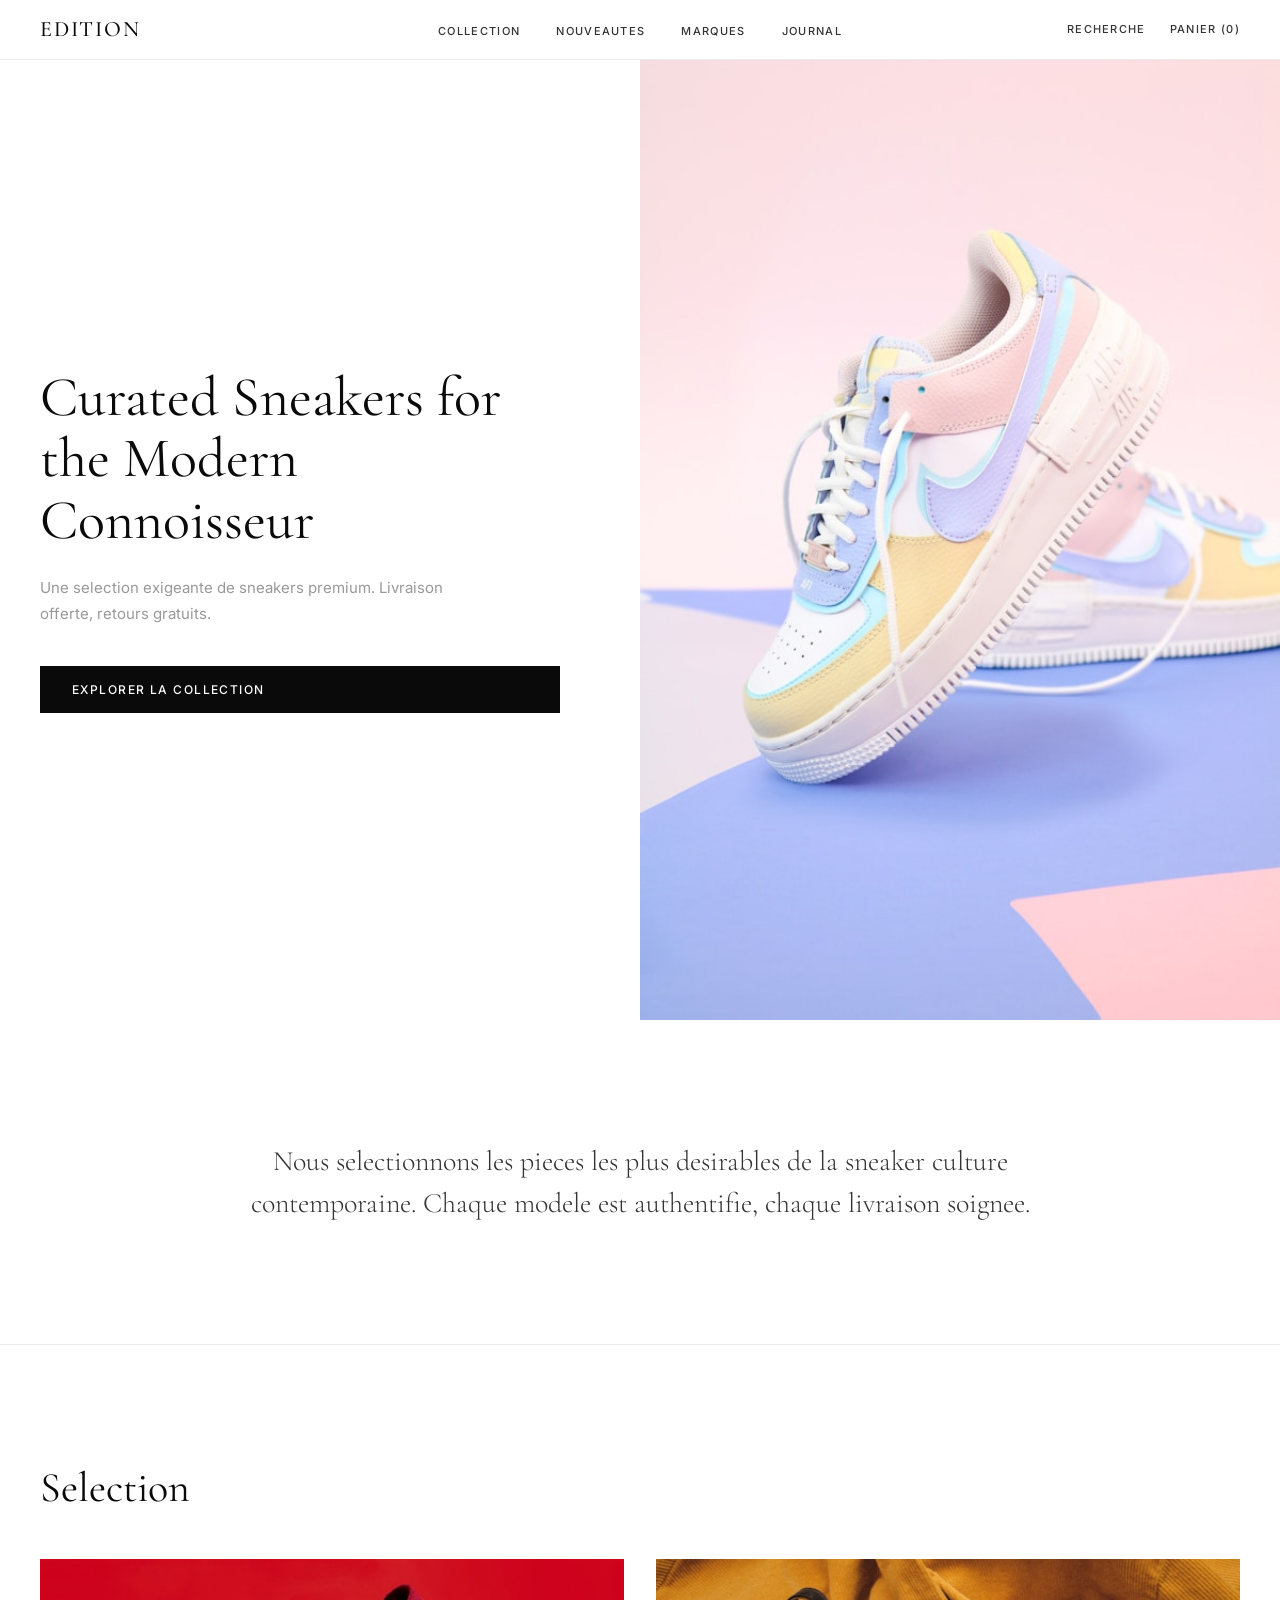
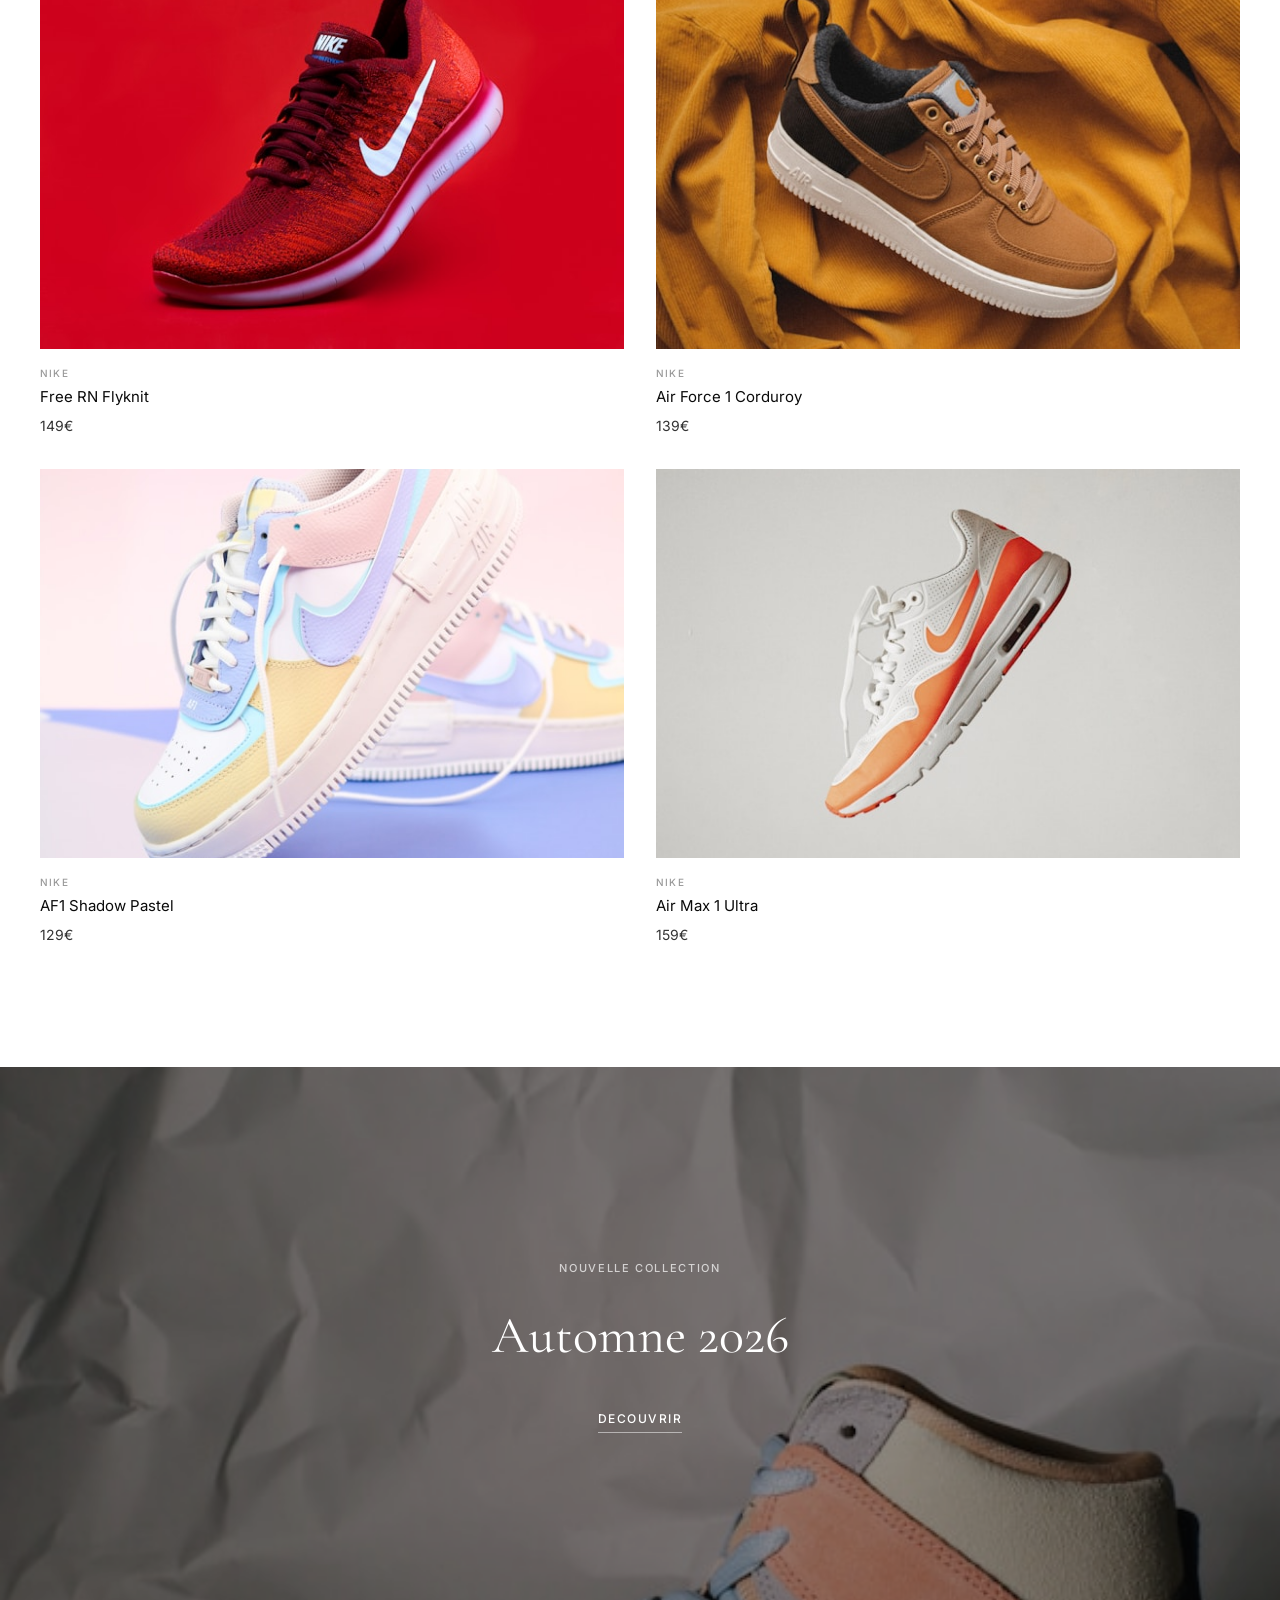
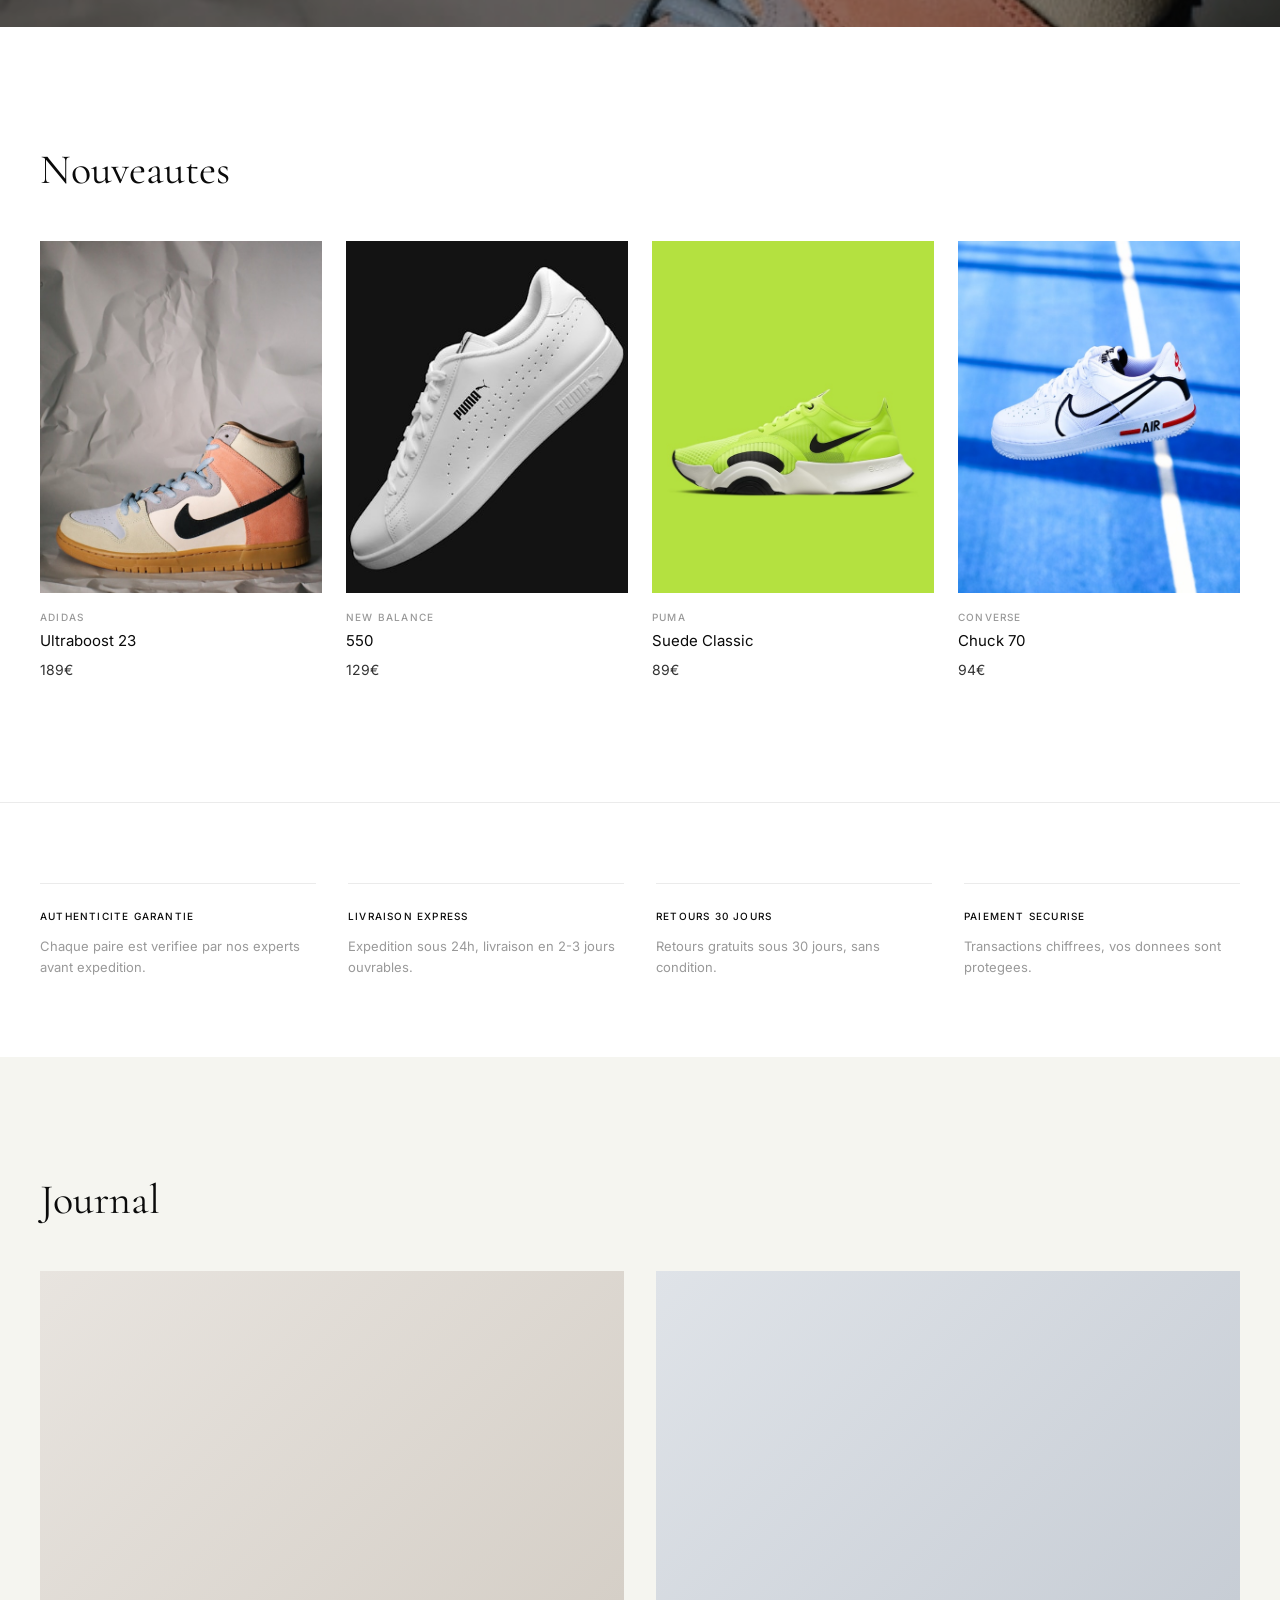
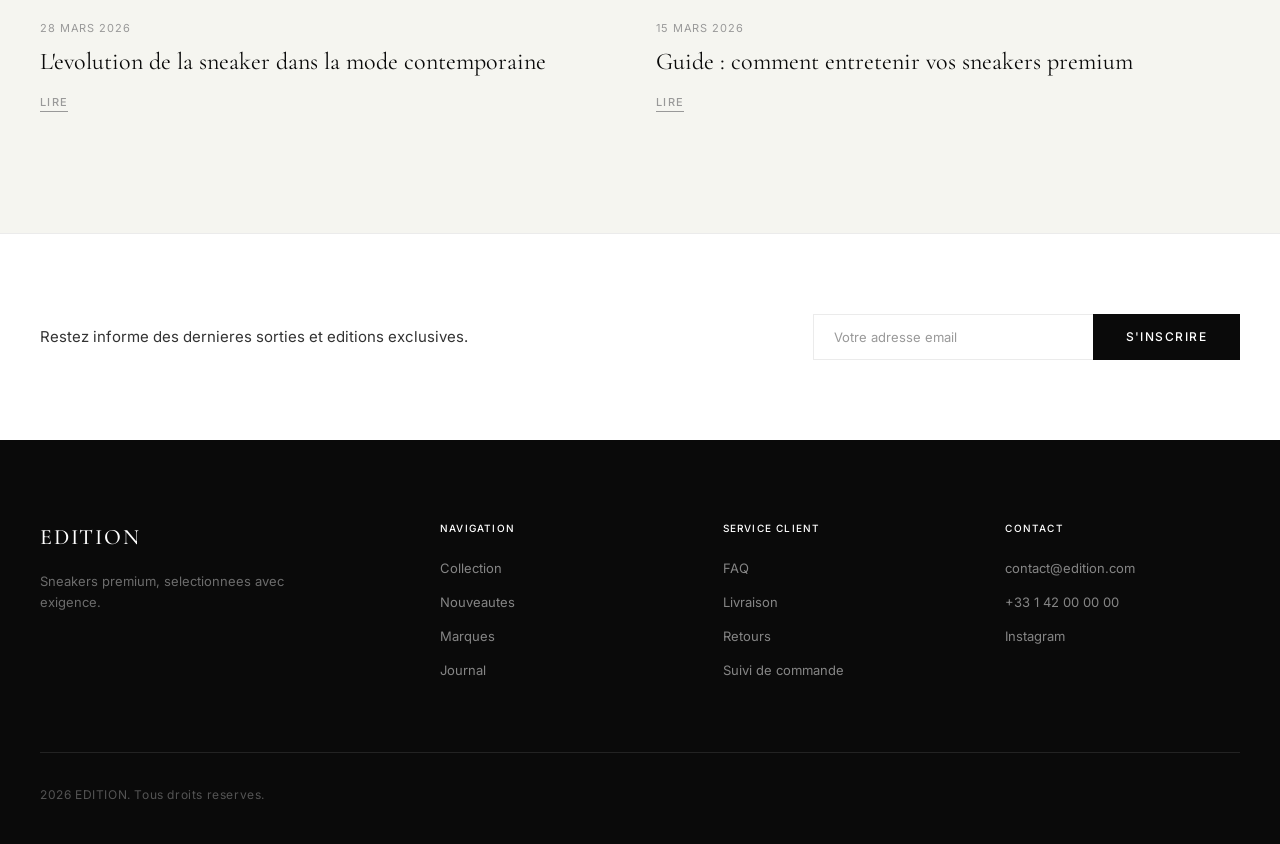
==== commit 035fb3c4: "Redesign luxe complet - style SSENSE/END Clothing avec vraies photos sneakers" ====
--- a/index.html
+++ b/index.html
@@ -1,451 +1,287 @@
 <!DOCTYPE html>
 <html lang="fr">
 <head>
-  <meta charset="UTF-8">
-  <meta name="viewport" content="width=device-width, initial-scale=1.0">
-  <title>SNKRS STORE — Sneakers Premium &amp; Exclusives</title>
-  <meta name="description" content="Les dernieres drops et les classiques incontournables. Livraison express en 24-48h.">
-  <link rel="preconnect" href="https://fonts.googleapis.com">
-  <link rel="preconnect" href="https://fonts.gstatic.com" crossorigin>
-  <link href="https://fonts.googleapis.com/css2?family=Playfair+Display:ital,wght@0,400;0,500;0,600;0,700;1,400;1,500&family=Inter:wght@300;400;500;600;700&display=swap" rel="stylesheet">
-  <link rel="stylesheet" href="style.css">
+    <meta charset="UTF-8">
+    <meta name="viewport" content="width=device-width, initial-scale=1.0">
+    <title>EDITION — Sneakers Premium</title>
+    <link rel="preconnect" href="https://fonts.googleapis.com">
+    <link rel="preconnect" href="https://fonts.gstatic.com" crossorigin>
+    <link href="https://fonts.googleapis.com/css2?family=Cormorant+Garamond:ital,wght@0,300;0,400;0,500;0,600;1,300;1,400&family=Inter:wght@300;400;500&display=swap" rel="stylesheet">
+    <link rel="stylesheet" href="style.css">
 </head>
 <body>
 
-<!-- ===== ANNOUNCEMENT BAR ===== -->
-<div class="announcement-bar">
-  <div class="announcement-bar__track">
-    <span>LIVRAISON GRATUITE des 100&euro; d'achat &nbsp;&bull;&nbsp; Retours sous 30 jours &nbsp;&bull;&nbsp; Authenticit&eacute; garantie &nbsp;&bull;&nbsp; LIVRAISON GRATUITE des 100&euro; d'achat &nbsp;&bull;&nbsp; Retours sous 30 jours &nbsp;&bull;&nbsp; Authenticit&eacute; garantie &nbsp;&bull;&nbsp;</span>
-    <span>LIVRAISON GRATUITE des 100&euro; d'achat &nbsp;&bull;&nbsp; Retours sous 30 jours &nbsp;&bull;&nbsp; Authenticit&eacute; garantie &nbsp;&bull;&nbsp; LIVRAISON GRATUITE des 100&euro; d'achat &nbsp;&bull;&nbsp; Retours sous 30 jours &nbsp;&bull;&nbsp; Authenticit&eacute; garantie &nbsp;&bull;&nbsp;</span>
-  </div>
-</div>
-
-<!-- ===== NAVBAR ===== -->
-<nav class="navbar">
-  <div class="container">
-    <a href="index.html" class="navbar__logo">SNKRS <span>STORE</span></a>
-
-    <ul class="navbar__links">
-      <li><a href="shop.html">Nouveaut&eacute;s</a></li>
-      <li><a href="shop.html">Homme</a></li>
-      <li><a href="shop.html">Femme</a></li>
-      <li><a href="shop.html">Marques</a></li>
-      <li><a href="shop.html">Promos</a></li>
-    </ul>
-
-    <div class="navbar__icons">
-      <button type="button" aria-label="Rechercher">
-        <svg viewBox="0 0 24 24" fill="none" stroke="currentColor" stroke-width="1.5" stroke-linecap="round" stroke-linejoin="round"><circle cx="11" cy="11" r="8"/><line x1="21" y1="21" x2="16.65" y2="16.65"/></svg>
-      </button>
-      <a href="#" aria-label="Panier">
-        <svg viewBox="0 0 24 24" fill="none" stroke="currentColor" stroke-width="1.5" stroke-linecap="round" stroke-linejoin="round"><path d="M6 2L3 6v14a2 2 0 002 2h14a2 2 0 002-2V6l-3-4z"/><line x1="3" y1="6" x2="21" y2="6"/><path d="M16 10a4 4 0 01-8 0"/></svg>
-        <span class="cart-badge">0</span>
-      </a>
-      <button class="hamburger" type="button" aria-label="Menu">
-        <span></span><span></span><span></span>
-      </button>
+    <!-- Navbar -->
+    <nav class="navbar" id="navbar">
+        <div class="navbar__inner">
+            <a href="index.html" class="navbar__logo">EDITION</a>
+            <ul class="navbar__links">
+                <li><a href="shop.html">Collection</a></li>
+                <li><a href="shop.html">Nouveautes</a></li>
+                <li><a href="#">Marques</a></li>
+                <li><a href="#">Journal</a></li>
+            </ul>
+            <div class="navbar__right">
+                <a href="#" class="navbar__icon">Recherche</a>
+                <a href="#" class="navbar__icon navbar__cart">Panier (<span id="cart-count">0</span>)</a>
+                <button class="navbar__hamburger" id="menu-toggle" aria-label="Menu">
+                    <span></span>
+                    <span></span>
+                </button>
+            </div>
+        </div>
+    </nav>
+
+    <!-- Mobile Menu -->
+    <div class="mobile-menu" id="mobile-menu">
+        <div class="mobile-menu__inner">
+            <ul class="mobile-menu__links">
+                <li><a href="shop.html">Collection</a></li>
+                <li><a href="shop.html">Nouveautes</a></li>
+                <li><a href="#">Marques</a></li>
+                <li><a href="#">Journal</a></li>
+                <li><a href="#">Recherche</a></li>
+                <li><a href="#">Panier</a></li>
+            </ul>
+        </div>
     </div>
-  </div>
-</nav>
-
-<!-- ===== MOBILE MENU ===== -->
-<div class="mobile-menu">
-  <div class="mobile-menu__header">
-    <span class="navbar__logo">SNKRS <span>STORE</span></span>
-    <button class="mobile-menu__close" type="button" aria-label="Fermer">
-      <svg viewBox="0 0 24 24" fill="none" stroke="currentColor" stroke-width="1.5" stroke-linecap="round" stroke-linejoin="round"><line x1="18" y1="6" x2="6" y2="18"/><line x1="6" y1="6" x2="18" y2="18"/></svg>
-    </button>
-  </div>
-  <ul class="mobile-menu__links">
-    <li><a href="shop.html">Nouveaut&eacute;s</a></li>
-    <li><a href="shop.html">Homme</a></li>
-    <li><a href="shop.html">Femme</a></li>
-    <li><a href="shop.html">Marques</a></li>
-    <li><a href="shop.html">Promos</a></li>
-  </ul>
-</div>
-
-<!-- ===== HERO ===== -->
-<section class="hero" id="hero">
-  <div class="hero__bg" style="background-image: url('https://images.unsplash.com/photo-1552346154-21d32810aba3?w=1920&q=80');"></div>
-  <div class="hero__overlay"></div>
-  <div class="hero__grain"></div>
-  <div class="container">
-    <div class="hero__content reveal">
-      <span class="hero__tag">Collection Exclusive 2026</span>
-      <h1>L'Art de la <span class="gold">Sneaker</span>, Elev&eacute; au Rang de Luxe.</h1>
-      <p>D&eacute;couvrez une s&eacute;lection curated des mod&egrave;les les plus convoites au monde. Authenticit&eacute; garantie, livraison express.</p>
-      <div class="hero__buttons">
-        <a href="shop.html" class="btn btn--gold">D&eacute;couvrir la Collection</a>
-        <a href="shop.html" class="btn btn--outline">Nouveaut&eacute;s</a>
-      </div>
-    </div>
-  </div>
-  <div class="hero__scroll-indicator">
-    <span>Scroll</span>
-    <div class="hero__scroll-line"></div>
-  </div>
-</section>
-
-<!-- ===== GOLD DIVIDER ===== -->
-<div class="gold-divider"><span></span></div>
-
-<!-- ===== CATEGORIES ===== -->
-<section class="section">
-  <div class="container">
-    <div class="section__header reveal">
-      <div>
-        <span class="section__subtitle">Collections</span>
-        <h2 class="section__title">Explorez par Cat&eacute;gorie</h2>
-      </div>
-      <a href="shop.html" class="section__link">Tout voir <svg viewBox="0 0 24 24" fill="none" stroke="currentColor" stroke-width="1.5" stroke-linecap="round" stroke-linejoin="round"><line x1="5" y1="12" x2="19" y2="12"/><polyline points="12 5 19 12 12 19"/></svg></a>
-    </div>
-    <div class="categories-grid">
-      <a href="shop.html" class="category-card reveal">
-        <img src="https://images.unsplash.com/photo-1542291026-7eec264c27ff?w=600&q=80" alt="Sneakers de running - categorie running" loading="lazy">
-        <div class="category-card__overlay">
-          <span class="category-card__name">Running</span>
-          <span class="category-card__count">18 modeles</span>
-        </div>
-      </a>
-      <a href="shop.html" class="category-card reveal">
-        <img src="https://images.unsplash.com/photo-1549298916-b41d501d3772?w=600&q=80" alt="Sneakers lifestyle - categorie lifestyle" loading="lazy">
-        <div class="category-card__overlay">
-          <span class="category-card__name">Lifestyle</span>
-          <span class="category-card__count">24 modeles</span>
-        </div>
-      </a>
-      <a href="shop.html" class="category-card reveal">
-        <img src="https://images.unsplash.com/photo-1579338559194-a162d19bf842?w=600&q=80" alt="Chaussures de basketball - categorie basketball" loading="lazy">
-        <div class="category-card__overlay">
-          <span class="category-card__name">Basketball</span>
-          <span class="category-card__count">12 modeles</span>
-        </div>
-      </a>
-      <a href="shop.html" class="category-card reveal">
-        <img src="https://images.unsplash.com/photo-1600269452121-4f2416e55c28?w=600&q=80" alt="Chaussures de skate - categorie skateboard" loading="lazy">
-        <div class="category-card__overlay">
-          <span class="category-card__name">Skateboard</span>
-          <span class="category-card__count">10 modeles</span>
-        </div>
-      </a>
-    </div>
-  </div>
-</section>
-
-<!-- ===== GOLD DIVIDER ===== -->
-<div class="gold-divider"><span></span></div>
-
-<!-- ===== BRAND MARQUEE ===== -->
-<section class="brand-marquee">
-  <div class="brand-marquee__track">
-    <span class="brand-marquee__item">Nike</span>
-    <span class="brand-marquee__separator">&bull;</span>
-    <span class="brand-marquee__item">Adidas</span>
-    <span class="brand-marquee__separator">&bull;</span>
-    <span class="brand-marquee__item">New Balance</span>
-    <span class="brand-marquee__separator">&bull;</span>
-    <span class="brand-marquee__item">Puma</span>
-    <span class="brand-marquee__separator">&bull;</span>
-    <span class="brand-marquee__item">Converse</span>
-    <span class="brand-marquee__separator">&bull;</span>
-    <span class="brand-marquee__item">Reebok</span>
-    <span class="brand-marquee__separator">&bull;</span>
-    <span class="brand-marquee__item">Nike</span>
-    <span class="brand-marquee__separator">&bull;</span>
-    <span class="brand-marquee__item">Adidas</span>
-    <span class="brand-marquee__separator">&bull;</span>
-    <span class="brand-marquee__item">New Balance</span>
-    <span class="brand-marquee__separator">&bull;</span>
-    <span class="brand-marquee__item">Puma</span>
-    <span class="brand-marquee__separator">&bull;</span>
-    <span class="brand-marquee__item">Converse</span>
-    <span class="brand-marquee__separator">&bull;</span>
-    <span class="brand-marquee__item">Reebok</span>
-    <span class="brand-marquee__separator">&bull;</span>
-  </div>
-</section>
-
-<!-- ===== NEW ARRIVALS ===== -->
-<section class="section">
-  <div class="container">
-    <div class="section__header reveal">
-      <div>
-        <span class="section__subtitle">Exclusivit&eacute;s</span>
-        <h2 class="section__title">Nouveaut&eacute;s</h2>
-      </div>
-      <a href="shop.html" class="section__link">Voir tout <svg viewBox="0 0 24 24" fill="none" stroke="currentColor" stroke-width="1.5" stroke-linecap="round" stroke-linejoin="round"><line x1="5" y1="12" x2="19" y2="12"/><polyline points="12 5 19 12 12 19"/></svg></a>
-    </div>
-    <div class="products-grid">
-
-      <div class="product-card reveal">
-        <div class="product-card__image-wrap">
-          <img src="img/sneaker-1.jpg" alt="Nike Air Max 90 - sneaker premium" loading="lazy">
-          <span class="product-card__badge">New</span>
-          <div class="product-card__quick-view">
-            <button class="btn btn--gold btn--sm" aria-label="Vue rapide Nike Air Max 90">Quick View</button>
-          </div>
-        </div>
-        <div class="product-card__info">
-          <div class="product-card__brand">Nike</div>
-          <div class="product-card__name">Air Max 90</div>
-          <div class="product-card__price">149,99&euro;</div>
-          <button class="btn btn--gold-outline btn--sm btn--full js-add-to-cart">Ajouter au panier</button>
-        </div>
-      </div>
-
-      <div class="product-card reveal">
-        <div class="product-card__image-wrap">
-          <img src="img/sneaker-2.jpg" alt="Adidas Ultraboost 23 - sneaker premium" loading="lazy">
-          <div class="product-card__quick-view">
-            <button class="btn btn--gold btn--sm" aria-label="Vue rapide Adidas Ultraboost 23">Quick View</button>
-          </div>
-        </div>
-        <div class="product-card__info">
-          <div class="product-card__brand">Adidas</div>
-          <div class="product-card__name">Ultraboost 23</div>
-          <div class="product-card__price">189,99&euro;</div>
-          <button class="btn btn--gold-outline btn--sm btn--full js-add-to-cart">Ajouter au panier</button>
-        </div>
-      </div>
-
-      <div class="product-card reveal">
-        <div class="product-card__image-wrap">
-          <img src="img/sneaker-3.jpg" alt="New Balance 550 - sneaker premium" loading="lazy">
-          <span class="product-card__badge">New</span>
-          <div class="product-card__quick-view">
-            <button class="btn btn--gold btn--sm" aria-label="Vue rapide New Balance 550">Quick View</button>
-          </div>
-        </div>
-        <div class="product-card__info">
-          <div class="product-card__brand">New Balance</div>
-          <div class="product-card__name">550</div>
-          <div class="product-card__price">129,99&euro;</div>
-          <button class="btn btn--gold-outline btn--sm btn--full js-add-to-cart">Ajouter au panier</button>
-        </div>
-      </div>
-
-      <div class="product-card reveal">
-        <div class="product-card__image-wrap">
-          <img src="img/sneaker-4.jpg" alt="Nike Dunk Low - sneaker premium" loading="lazy">
-          <div class="product-card__quick-view">
-            <button class="btn btn--gold btn--sm" aria-label="Vue rapide Nike Dunk Low">Quick View</button>
-          </div>
-        </div>
-        <div class="product-card__info">
-          <div class="product-card__brand">Nike</div>
-          <div class="product-card__name">Dunk Low</div>
-          <div class="product-card__price">119,99&euro;</div>
-          <button class="btn btn--gold-outline btn--sm btn--full js-add-to-cart">Ajouter au panier</button>
-        </div>
-      </div>
-
-      <div class="product-card reveal">
-        <div class="product-card__image-wrap">
-          <img src="img/sneaker-5.jpg" alt="Puma Suede Classic - sneaker premium" loading="lazy">
-          <div class="product-card__quick-view">
-            <button class="btn btn--gold btn--sm" aria-label="Vue rapide Puma Suede Classic">Quick View</button>
-          </div>
-        </div>
-        <div class="product-card__info">
-          <div class="product-card__brand">Puma</div>
-          <div class="product-card__name">Suede Classic</div>
-          <div class="product-card__price">89,99&euro;</div>
-          <button class="btn btn--gold-outline btn--sm btn--full js-add-to-cart">Ajouter au panier</button>
-        </div>
-      </div>
-
-      <div class="product-card reveal">
-        <div class="product-card__image-wrap">
-          <img src="img/sneaker-6.jpg" alt="Adidas Samba OG - sneaker premium" loading="lazy">
-          <div class="product-card__quick-view">
-            <button class="btn btn--gold btn--sm" aria-label="Vue rapide Adidas Samba OG">Quick View</button>
-          </div>
-        </div>
-        <div class="product-card__info">
-          <div class="product-card__brand">Adidas</div>
-          <div class="product-card__name">Samba OG</div>
-          <div class="product-card__price">109,99&euro;</div>
-          <button class="btn btn--gold-outline btn--sm btn--full js-add-to-cart">Ajouter au panier</button>
-        </div>
-      </div>
-
-      <div class="product-card reveal">
-        <div class="product-card__image-wrap">
-          <img src="img/sneaker-7.jpg" alt="Converse Chuck 70 - sneaker premium" loading="lazy">
-          <div class="product-card__quick-view">
-            <button class="btn btn--gold btn--sm" aria-label="Vue rapide Converse Chuck 70">Quick View</button>
-          </div>
-        </div>
-        <div class="product-card__info">
-          <div class="product-card__brand">Converse</div>
-          <div class="product-card__name">Chuck 70</div>
-          <div class="product-card__price">94,99&euro;</div>
-          <button class="btn btn--gold-outline btn--sm btn--full js-add-to-cart">Ajouter au panier</button>
-        </div>
-      </div>
-
-      <div class="product-card reveal">
-        <div class="product-card__image-wrap">
-          <img src="img/sneaker-8.jpg" alt="Reebok Club C 85 - sneaker premium" loading="lazy">
-          <div class="product-card__quick-view">
-            <button class="btn btn--gold btn--sm" aria-label="Vue rapide Reebok Club C 85">Quick View</button>
-          </div>
-        </div>
-        <div class="product-card__info">
-          <div class="product-card__brand">Reebok</div>
-          <div class="product-card__name">Club C 85</div>
-          <div class="product-card__price">99,99&euro;</div>
-          <button class="btn btn--gold-outline btn--sm btn--full js-add-to-cart">Ajouter au panier</button>
-        </div>
-      </div>
-
-    </div>
-  </div>
-</section>
-
-<!-- ===== GOLD DIVIDER ===== -->
-<div class="gold-divider"><span></span></div>
-
-<!-- ===== PROMO BANNER ===== -->
-<section class="promo-banner">
-  <div class="promo-banner__bg" style="background-image: url('https://images.unsplash.com/photo-1556906781-9a412961c28c?w=1920&q=80');"></div>
-  <div class="promo-banner__overlay"></div>
-  <div class="container">
-    <div class="promo-banner__content reveal">
-      <span class="promo-banner__tag">Offre Limit&eacute;e</span>
-      <h2>Soldes d'&Eacute;t&eacute; &mdash; Jusqu'&agrave; <span class="gold">-40%</span></h2>
-      <p>Sur une s&eacute;lection de mod&egrave;les iconiques. Quantit&eacute;s limit&eacute;es.</p>
-      <a href="shop.html" class="btn btn--gold">Voir les Promos</a>
-    </div>
-  </div>
-</section>
-
-<!-- ===== GOLD DIVIDER ===== -->
-<div class="gold-divider"><span></span></div>
-
-<!-- ===== REASSURANCE ===== -->
-<section class="section">
-  <div class="container">
-    <div class="reassurance-grid">
-
-      <div class="reassurance-item reveal">
-        <div class="reassurance-item__icon">
-          <svg viewBox="0 0 24 24" fill="none" stroke="currentColor" stroke-width="1.5" stroke-linecap="round" stroke-linejoin="round"><rect x="1" y="3" width="15" height="13"/><polygon points="16 8 20 8 23 11 23 16 16 16 16 8"/><circle cx="5.5" cy="18.5" r="2.5"/><circle cx="18.5" cy="18.5" r="2.5"/></svg>
-        </div>
-        <h4>Livraison Express</h4>
-        <p>24-48h partout en France m&eacute;tropolitaine</p>
-      </div>
-
-      <div class="reassurance-item reveal">
-        <div class="reassurance-item__icon">
-          <svg viewBox="0 0 24 24" fill="none" stroke="currentColor" stroke-width="1.5" stroke-linecap="round" stroke-linejoin="round"><polyline points="1 4 1 10 7 10"/><path d="M3.51 15a9 9 0 105.42-8.49L1 10"/></svg>
-        </div>
-        <h4>Retours Gratuits</h4>
-        <p>30 jours pour changer d'avis, retour offert</p>
-      </div>
-
-      <div class="reassurance-item reveal">
-        <div class="reassurance-item__icon">
-          <svg viewBox="0 0 24 24" fill="none" stroke="currentColor" stroke-width="1.5" stroke-linecap="round" stroke-linejoin="round"><rect x="3" y="11" width="18" height="11" rx="2" ry="2"/><path d="M7 11V7a5 5 0 0110 0v4"/></svg>
-        </div>
-        <h4>Paiement S&eacute;curis&eacute;</h4>
-        <p>Transactions chiffr&eacute;es et donn&eacute;es prot&eacute;g&eacute;es</p>
-      </div>
-
-      <div class="reassurance-item reveal">
-        <div class="reassurance-item__icon">
-          <svg viewBox="0 0 24 24" fill="none" stroke="currentColor" stroke-width="1.5" stroke-linecap="round" stroke-linejoin="round"><path d="M12 22s8-4 8-10V5l-8-3-8 3v7c0 6 8 10 8 10z"/></svg>
-        </div>
-        <h4>Authenticit&eacute; Garantie</h4>
-        <p>100% authentique, directement des distributeurs</p>
-      </div>
-
-    </div>
-  </div>
-</section>
-
-<!-- ===== NEWSLETTER ===== -->
-<section class="newsletter">
-  <div class="container">
-    <div class="newsletter__content reveal">
-      <span class="section__subtitle">Exclusivit&eacute;</span>
-      <h2>Restez dans la <span class="gold">Boucle</span></h2>
-      <p>Les derni&egrave;res drops et offres exclusives directement dans votre bo&icirc;te mail.</p>
-      <form class="newsletter__form">
-        <input type="email" placeholder="Votre adresse email" required aria-label="Adresse email pour la newsletter">
-        <button type="submit" class="btn btn--gold">S'inscrire</button>
-      </form>
-      <div class="newsletter__success">
-        <svg viewBox="0 0 24 24" fill="none" stroke="currentColor" stroke-width="1.5" stroke-linecap="round" stroke-linejoin="round"><path d="M22 11.08V12a10 10 0 11-5.93-9.14"/><polyline points="22 4 12 14.01 9 11.01"/></svg>
-        Inscription confirm&eacute;e !
-      </div>
-    </div>
-  </div>
-</section>
-
-<!-- ===== FOOTER ===== -->
-<footer class="footer">
-  <div class="container">
-    <div class="footer__grid">
-
-      <div class="footer__brand">
-        <div class="footer__brand-name">SNKRS <span>STORE</span></div>
-        <p>Votre destination pour les sneakers authentiques. Les derni&egrave;res releases et les classiques intemporels, dans un &eacute;crin de luxe.</p>
-        <div class="footer__social">
-          <a href="#" aria-label="Instagram">
-            <svg viewBox="0 0 24 24" fill="none" stroke="currentColor" stroke-width="1.5" stroke-linecap="round" stroke-linejoin="round"><rect x="2" y="2" width="20" height="20" rx="5" ry="5"/><path d="M16 11.37A4 4 0 1112.63 8 4 4 0 0116 11.37z"/><line x1="17.5" y1="6.5" x2="17.51" y2="6.5"/></svg>
-          </a>
-          <a href="#" aria-label="Twitter">
-            <svg viewBox="0 0 24 24" fill="none" stroke="currentColor" stroke-width="1.5" stroke-linecap="round" stroke-linejoin="round"><path d="M22 4s-.7 2.1-2 3.4c1.6 10-9.4 17.3-18 11.6 2.2.1 4.4-.6 6-2C3 15.5.5 9.6 3 5c2.2 2.6 5.6 4.1 9 4-.9-4.2 4-6.6 7-3.8 1.1 0 3-1.2 3-1.2z"/></svg>
-          </a>
-          <a href="#" aria-label="TikTok">
-            <svg viewBox="0 0 24 24" fill="none" stroke="currentColor" stroke-width="1.5" stroke-linecap="round" stroke-linejoin="round"><path d="M9 12a4 4 0 104 4V4a5 5 0 005 5"/></svg>
-          </a>
-        </div>
-      </div>
-
-      <div class="footer__col">
-        <h4>Boutique</h4>
-        <a href="shop.html">Homme</a>
-        <a href="shop.html">Femme</a>
-        <a href="shop.html">Promos</a>
-        <a href="shop.html">Nouveaut&eacute;s</a>
-      </div>
-
-      <div class="footer__col">
-        <h4>Aide</h4>
-        <a href="#">FAQ</a>
-        <a href="#">Livraison</a>
-        <a href="#">Retours</a>
-        <a href="#">Guide des tailles</a>
-      </div>
-
-      <div class="footer__col">
-        <h4>L&eacute;gal</h4>
-        <a href="#">Mentions l&eacute;gales</a>
-        <a href="#">CGV</a>
-        <a href="#">Confidentialit&eacute;</a>
-      </div>
-
-      <div class="footer__col">
-        <h4>Contact</h4>
-        <a href="mailto:hello@snkrs-store.fr">hello@snkrs-store.fr</a>
-      </div>
-
-    </div>
-
-    <div class="footer__bottom">
-      <span>&copy; 2026 SNKRS STORE. Tous droits r&eacute;serv&eacute;s.</span>
-      <div>
-        <a href="#">Mentions l&eacute;gales</a>
-        <a href="#">CGV</a>
-        <a href="#">Confidentialit&eacute;</a>
-      </div>
-    </div>
-  </div>
-</footer>
-
-<script src="script.js"></script>
+
+    <!-- Hero -->
+    <section class="hero">
+        <div class="hero__inner">
+            <div class="hero__content">
+                <h1 class="hero__title">Curated Sneakers for the Modern Connoisseur</h1>
+                <p class="hero__text">Une selection exigeante de sneakers premium. Livraison offerte, retours gratuits.</p>
+                <a href="shop.html" class="btn btn--primary">Explorer la collection</a>
+            </div>
+            <div class="hero__image">
+                <img src="img/sneaker-3.jpg" alt="Nike AF1 Shadow Pastel">
+            </div>
+        </div>
+    </section>
+
+    <!-- Editorial Intro -->
+    <section class="editorial">
+        <div class="container">
+            <p class="editorial__text">Nous selectionnons les pieces les plus desirables de la sneaker culture contemporaine. Chaque modele est authentifie, chaque livraison soignee.</p>
+        </div>
+    </section>
+
+    <!-- Featured Products -->
+    <section class="section" id="selection">
+        <div class="container">
+            <h2 class="section__title">Selection</h2>
+            <div class="product-grid product-grid--2col">
+                <a href="#" class="product-card product-card--landscape" data-add-cart>
+                    <div class="product-card__image">
+                        <img src="img/sneaker-1.jpg" alt="Nike Free RN Flyknit">
+                    </div>
+                    <div class="product-card__info">
+                        <span class="product-card__brand">Nike</span>
+                        <span class="product-card__name">Free RN Flyknit</span>
+                        <span class="product-card__price">149&euro;</span>
+                    </div>
+                </a>
+                <a href="#" class="product-card product-card--landscape" data-add-cart>
+                    <div class="product-card__image">
+                        <img src="img/sneaker-2.jpg" alt="Nike Air Force 1 Corduroy">
+                    </div>
+                    <div class="product-card__info">
+                        <span class="product-card__brand">Nike</span>
+                        <span class="product-card__name">Air Force 1 Corduroy</span>
+                        <span class="product-card__price">139&euro;</span>
+                    </div>
+                </a>
+                <a href="#" class="product-card product-card--landscape" data-add-cart>
+                    <div class="product-card__image">
+                        <img src="img/sneaker-3.jpg" alt="Nike AF1 Shadow Pastel">
+                    </div>
+                    <div class="product-card__info">
+                        <span class="product-card__brand">Nike</span>
+                        <span class="product-card__name">AF1 Shadow Pastel</span>
+                        <span class="product-card__price">129&euro;</span>
+                    </div>
+                </a>
+                <a href="#" class="product-card product-card--landscape" data-add-cart>
+                    <div class="product-card__image">
+                        <img src="img/sneaker-4.jpg" alt="Nike Air Max 1 Ultra">
+                    </div>
+                    <div class="product-card__info">
+                        <span class="product-card__brand">Nike</span>
+                        <span class="product-card__name">Air Max 1 Ultra</span>
+                        <span class="product-card__price">159&euro;</span>
+                    </div>
+                </a>
+            </div>
+        </div>
+    </section>
+
+    <!-- Full-width Banner -->
+    <section class="banner">
+        <img src="img/sneaker-5.jpg" alt="Collection Automne 2026" class="banner__image">
+        <div class="banner__overlay">
+            <span class="banner__label">Nouvelle collection</span>
+            <h2 class="banner__title">Automne 2026</h2>
+            <a href="shop.html" class="banner__link">Decouvrir</a>
+        </div>
+    </section>
+
+    <!-- New Arrivals -->
+    <section class="section">
+        <div class="container">
+            <h2 class="section__title">Nouveautes</h2>
+            <div class="product-grid product-grid--4col">
+                <a href="#" class="product-card" data-add-cart>
+                    <div class="product-card__image">
+                        <img src="img/sneaker-5.jpg" alt="Adidas Ultraboost 23">
+                    </div>
+                    <div class="product-card__info">
+                        <span class="product-card__brand">Adidas</span>
+                        <span class="product-card__name">Ultraboost 23</span>
+                        <span class="product-card__price">189&euro;</span>
+                    </div>
+                </a>
+                <a href="#" class="product-card" data-add-cart>
+                    <div class="product-card__image">
+                        <img src="img/sneaker-6.jpg" alt="New Balance 550">
+                    </div>
+                    <div class="product-card__info">
+                        <span class="product-card__brand">New Balance</span>
+                        <span class="product-card__name">550</span>
+                        <span class="product-card__price">129&euro;</span>
+                    </div>
+                </a>
+                <a href="#" class="product-card" data-add-cart>
+                    <div class="product-card__image">
+                        <img src="img/sneaker-7.jpg" alt="Puma Suede Classic">
+                    </div>
+                    <div class="product-card__info">
+                        <span class="product-card__brand">Puma</span>
+                        <span class="product-card__name">Suede Classic</span>
+                        <span class="product-card__price">89&euro;</span>
+                    </div>
+                </a>
+                <a href="#" class="product-card" data-add-cart>
+                    <div class="product-card__image">
+                        <img src="img/sneaker-8.jpg" alt="Converse Chuck 70">
+                    </div>
+                    <div class="product-card__info">
+                        <span class="product-card__brand">Converse</span>
+                        <span class="product-card__name">Chuck 70</span>
+                        <span class="product-card__price">94&euro;</span>
+                    </div>
+                </a>
+            </div>
+        </div>
+    </section>
+
+    <!-- Services Strip -->
+    <section class="services">
+        <div class="container">
+            <div class="services__grid">
+                <div class="services__item">
+                    <h4 class="services__label">Authenticite garantie</h4>
+                    <p class="services__desc">Chaque paire est verifiee par nos experts avant expedition.</p>
+                </div>
+                <div class="services__item">
+                    <h4 class="services__label">Livraison express</h4>
+                    <p class="services__desc">Expedition sous 24h, livraison en 2-3 jours ouvrables.</p>
+                </div>
+                <div class="services__item">
+                    <h4 class="services__label">Retours 30 jours</h4>
+                    <p class="services__desc">Retours gratuits sous 30 jours, sans condition.</p>
+                </div>
+                <div class="services__item">
+                    <h4 class="services__label">Paiement securise</h4>
+                    <p class="services__desc">Transactions chiffrees, vos donnees sont protegees.</p>
+                </div>
+            </div>
+        </div>
+    </section>
+
+    <!-- Journal Teaser -->
+    <section class="section section--cream">
+        <div class="container">
+            <h2 class="section__title">Journal</h2>
+            <div class="journal-grid">
+                <a href="#" class="journal-card">
+                    <div class="journal-card__image">
+                        <div class="journal-card__placeholder"></div>
+                    </div>
+                    <div class="journal-card__info">
+                        <span class="journal-card__date">28 Mars 2026</span>
+                        <h3 class="journal-card__title">L'evolution de la sneaker dans la mode contemporaine</h3>
+                        <span class="journal-card__link">Lire</span>
+                    </div>
+                </a>
+                <a href="#" class="journal-card">
+                    <div class="journal-card__image">
+                        <div class="journal-card__placeholder journal-card__placeholder--alt"></div>
+                    </div>
+                    <div class="journal-card__info">
+                        <span class="journal-card__date">15 Mars 2026</span>
+                        <h3 class="journal-card__title">Guide : comment entretenir vos sneakers premium</h3>
+                        <span class="journal-card__link">Lire</span>
+                    </div>
+                </a>
+            </div>
+        </div>
+    </section>
+
+    <!-- Newsletter -->
+    <section class="newsletter">
+        <div class="container">
+            <div class="newsletter__inner">
+                <p class="newsletter__text">Restez informe des dernieres sorties et editions exclusives.</p>
+                <form class="newsletter__form" id="newsletter-form">
+                    <input type="email" class="newsletter__input" placeholder="Votre adresse email" required>
+                    <button type="submit" class="btn btn--primary">S'inscrire</button>
+                </form>
+            </div>
+        </div>
+    </section>
+
+    <!-- Footer -->
+    <footer class="footer">
+        <div class="container">
+            <div class="footer__grid">
+                <div class="footer__col">
+                    <a href="index.html" class="footer__logo">EDITION</a>
+                    <p class="footer__tagline">Sneakers premium, selectionnees avec exigence.</p>
+                </div>
+                <div class="footer__col">
+                    <h4 class="footer__heading">Navigation</h4>
+                    <ul class="footer__links">
+                        <li><a href="shop.html">Collection</a></li>
+                        <li><a href="shop.html">Nouveautes</a></li>
+                        <li><a href="#">Marques</a></li>
+                        <li><a href="#">Journal</a></li>
+                    </ul>
+                </div>
+                <div class="footer__col">
+                    <h4 class="footer__heading">Service client</h4>
+                    <ul class="footer__links">
+                        <li><a href="#">FAQ</a></li>
+                        <li><a href="#">Livraison</a></li>
+                        <li><a href="#">Retours</a></li>
+                        <li><a href="#">Suivi de commande</a></li>
+                    </ul>
+                </div>
+                <div class="footer__col">
+                    <h4 class="footer__heading">Contact</h4>
+                    <ul class="footer__links">
+                        <li><a href="mailto:contact@edition.com">contact@edition.com</a></li>
+                        <li><a href="#">+33 1 42 00 00 00</a></li>
+                        <li><a href="#">Instagram</a></li>
+                    </ul>
+                </div>
+            </div>
+            <div class="footer__bottom">
+                <p>2026 EDITION. Tous droits reserves.</p>
+            </div>
+        </div>
+    </footer>
+
+    <script src="script.js"></script>
 </body>
-</html>
+</html>
--- a/style.css
+++ b/style.css
@@ -1,1136 +1,950 @@
-/* ===== CSS VARIABLES / LUXURY DESIGN TOKENS ===== */
+/* ===== EDITION — Luxury Sneaker E-commerce ===== */
+
+/* --- Reset & Base --- */
+*,
+*::before,
+*::after {
+    margin: 0;
+    padding: 0;
+    box-sizing: border-box;
+}
+
 :root {
-  --bg: #0A0A0A;
-  --bg-elevated: #111111;
-  --bg-card: rgba(255, 255, 255, 0.03);
-  --gold: #C9A96E;
-  --gold-light: #DFC298;
-  --gold-dark: #A88B4A;
-  --text: rgba(255, 255, 255, 0.75);
-  --text-muted: rgba(255, 255, 255, 0.45);
-  --text-bright: #FFFFFF;
-  --border: rgba(255, 255, 255, 0.08);
-  --border-gold: rgba(201, 169, 110, 0.3);
-  --shadow-sm: 0 2px 8px rgba(0, 0, 0, 0.3);
-  --shadow-md: 0 8px 32px rgba(0, 0, 0, 0.4);
-  --shadow-lg: 0 16px 48px rgba(0, 0, 0, 0.5);
-  --shadow-gold: 0 8px 32px rgba(201, 169, 110, 0.15);
-  --radius: 8px;
-  --radius-lg: 16px;
-  --transition: 0.4s cubic-bezier(0.25, 0.46, 0.45, 0.94);
-  --transition-fast: 0.2s ease;
-  --glass-bg: rgba(255, 255, 255, 0.04);
-  --glass-border: rgba(255, 255, 255, 0.08);
-}
-
-/* ===== RESET & BASE ===== */
-*, *::before, *::after { box-sizing: border-box; margin: 0; padding: 0; }
+    --white: #FFFFFF;
+    --cream: #F5F5F0;
+    --dark: #0A0A0A;
+    --text: #333333;
+    --text-muted: #999999;
+    --accent: #8B7355;
+    --border: #EBEBEB;
+    --font-serif: 'Cormorant Garamond', Georgia, serif;
+    --font-sans: 'Inter', -apple-system, Helvetica Neue, sans-serif;
+}
 
 html {
-  scroll-behavior: smooth;
-  -webkit-font-smoothing: antialiased;
-  -moz-osx-font-smoothing: grayscale;
+    scroll-behavior: smooth;
 }
 
 body {
-  font-family: 'Inter', -apple-system, BlinkMacSystemFont, sans-serif;
-  background: var(--bg);
-  color: var(--text);
-  line-height: 1.6;
-  overflow-x: hidden;
-}
-
-h1, h2, h3, h4, h5, h6 {
-  font-family: 'Playfair Display', Georgia, serif;
-  font-weight: 600;
-  color: var(--text-bright);
-  line-height: 1.15;
-}
-
-a { text-decoration: none; color: inherit; transition: color var(--transition); }
-img { max-width: 100%; display: block; }
-button { cursor: pointer; font-family: 'Inter', sans-serif; border: none; }
-ul { list-style: none; }
-input, select { font-family: 'Inter', sans-serif; }
-
+    font-family: var(--font-sans);
+    font-size: 15px;
+    line-height: 1.6;
+    color: var(--text);
+    background-color: var(--white);
+    -webkit-font-smoothing: antialiased;
+    -moz-osx-font-smoothing: grayscale;
+}
+
+a {
+    color: inherit;
+    text-decoration: none;
+}
+
+img {
+    display: block;
+    max-width: 100%;
+    height: auto;
+}
+
+ul {
+    list-style: none;
+}
+
+/* --- Container --- */
 .container {
-  width: 100%;
-  max-width: 1320px;
-  margin: 0 auto;
-  padding: 0 24px;
-}
-
-.gold { color: var(--gold); }
-
-/* ===== SCROLL REVEAL ===== */
-.reveal {
-  opacity: 0;
-  transform: translateY(40px);
-  transition: opacity 0.8s cubic-bezier(0.16, 1, 0.3, 1), transform 0.8s cubic-bezier(0.16, 1, 0.3, 1);
-}
-
-.reveal.visible {
-  opacity: 1;
-  transform: translateY(0);
-}
-
-/* ===== ANNOUNCEMENT BAR (Scrolling Marquee) ===== */
-.announcement-bar {
-  background: var(--gold);
-  color: var(--bg);
-  padding: 10px 0;
-  font-size: 0.75rem;
-  font-weight: 600;
-  letter-spacing: 0.1em;
-  text-transform: uppercase;
-  overflow: hidden;
-  white-space: nowrap;
-}
-
-.announcement-bar__track {
-  display: inline-flex;
-  animation: marquee-announcement 30s linear infinite;
-}
-
-.announcement-bar__track span {
-  flex-shrink: 0;
-  padding: 0 16px;
-}
-
-@keyframes marquee-announcement {
-  0% { transform: translateX(0); }
-  100% { transform: translateX(-50%); }
+    max-width: 1320px;
+    margin: 0 auto;
+    padding: 0 40px;
+}
+
+/* --- Typography --- */
+.section__title {
+    font-family: var(--font-serif);
+    font-size: 42px;
+    font-weight: 400;
+    color: var(--dark);
+    margin-bottom: 48px;
+    line-height: 1.1;
+}
+
+/* --- Buttons --- */
+.btn {
+    display: inline-block;
+    font-family: var(--font-sans);
+    font-size: 12px;
+    font-weight: 500;
+    letter-spacing: 0.12em;
+    text-transform: uppercase;
+    padding: 14px 32px;
+    border: none;
+    cursor: pointer;
+    transition: opacity 0.3s ease, background-color 0.3s ease, color 0.3s ease;
+}
+
+.btn--primary {
+    background-color: var(--dark);
+    color: var(--white);
+}
+
+.btn--primary:hover {
+    background-color: #222222;
+}
+
+.btn--outline {
+    background-color: transparent;
+    color: var(--dark);
+    border: 1px solid var(--dark);
+}
+
+.btn--outline:hover {
+    background-color: var(--dark);
+    color: var(--white);
 }
 
 /* ===== NAVBAR ===== */
 .navbar {
-  background: rgba(10, 10, 10, 0.8);
-  backdrop-filter: blur(20px);
-  -webkit-backdrop-filter: blur(20px);
-  border-bottom: 1px solid var(--border-gold);
-  position: sticky;
-  top: 0;
-  z-index: 1000;
-  transition: background var(--transition), box-shadow var(--transition);
-}
-
-.navbar.scrolled {
-  background: rgba(10, 10, 10, 0.95);
-  box-shadow: 0 4px 30px rgba(0, 0, 0, 0.3);
-}
-
-.navbar .container {
-  display: flex;
-  align-items: center;
-  justify-content: space-between;
-  height: 76px;
+    position: fixed;
+    top: 0;
+    left: 0;
+    right: 0;
+    height: 60px;
+    background-color: var(--white);
+    border-bottom: 1px solid var(--border);
+    z-index: 1000;
+    transition: transform 0.35s ease;
+}
+
+.navbar--hidden {
+    transform: translateY(-100%);
+}
+
+.navbar__inner {
+    max-width: 1320px;
+    margin: 0 auto;
+    padding: 0 40px;
+    height: 100%;
+    display: flex;
+    align-items: center;
+    justify-content: space-between;
 }
 
 .navbar__logo {
-  font-family: 'Playfair Display', serif;
-  font-size: 1.5rem;
-  font-weight: 700;
-  color: var(--text-bright);
-  letter-spacing: 0.05em;
-}
-
-.navbar__logo span {
-  color: var(--gold);
+    font-family: var(--font-serif);
+    font-size: 22px;
+    font-weight: 500;
+    letter-spacing: 0.08em;
+    color: var(--dark);
 }
 
 .navbar__links {
-  display: flex;
-  gap: 36px;
-  align-items: center;
+    display: flex;
+    gap: 36px;
+    position: absolute;
+    left: 50%;
+    transform: translateX(-50%);
 }
 
 .navbar__links a {
-  font-size: 0.85rem;
-  font-weight: 400;
-  color: var(--text);
-  position: relative;
-  padding: 4px 0;
-  letter-spacing: 0.04em;
-  text-transform: uppercase;
-}
-
-.navbar__links a::after {
-  content: '';
-  position: absolute;
-  bottom: -2px;
-  left: 0;
-  width: 0;
-  height: 1px;
-  background: var(--gold);
-  transition: width var(--transition);
-}
-
-.navbar__links a:hover { color: var(--gold); }
-.navbar__links a:hover::after { width: 100%; }
-
-.navbar__icons {
-  display: flex;
-  gap: 20px;
-  align-items: center;
-}
-
-.navbar__icons button,
-.navbar__icons a {
-  background: none;
-  border: none;
-  color: var(--text);
-  display: flex;
-  align-items: center;
-  position: relative;
-  transition: color var(--transition);
-}
-
-.navbar__icons button:hover,
-.navbar__icons a:hover { color: var(--gold); }
-
-.navbar__icons svg { width: 22px; height: 22px; }
-
-.cart-badge {
-  position: absolute;
-  top: -6px;
-  right: -8px;
-  background: var(--gold);
-  color: var(--bg);
-  font-size: 0.6rem;
-  font-weight: 700;
-  width: 18px;
-  height: 18px;
-  border-radius: 50%;
-  display: flex;
-  align-items: center;
-  justify-content: center;
-  line-height: 1;
-}
-
-.hamburger {
-  display: none;
-  background: none;
-  border: none;
-  color: var(--text-bright);
-  flex-direction: column;
-  gap: 5px;
-  padding: 4px;
-}
-
-.hamburger span {
-  display: block;
-  width: 22px;
-  height: 1.5px;
-  background: var(--text-bright);
-  transition: var(--transition);
+    font-size: 11px;
+    font-weight: 500;
+    letter-spacing: 0.12em;
+    text-transform: uppercase;
+    color: var(--text);
+    transition: color 0.3s ease;
+}
+
+.navbar__links a:hover {
+    color: var(--accent);
+}
+
+.navbar__right {
+    display: flex;
+    align-items: center;
+    gap: 24px;
+}
+
+.navbar__icon {
+    font-size: 11px;
+    font-weight: 500;
+    letter-spacing: 0.12em;
+    text-transform: uppercase;
+    color: var(--text);
+    transition: color 0.3s ease;
+}
+
+.navbar__icon:hover {
+    color: var(--accent);
+}
+
+.navbar__hamburger {
+    display: none;
+    flex-direction: column;
+    justify-content: center;
+    align-items: center;
+    gap: 5px;
+    width: 28px;
+    height: 28px;
+    background: none;
+    border: none;
+    cursor: pointer;
+    padding: 0;
+}
+
+.navbar__hamburger span {
+    display: block;
+    width: 20px;
+    height: 1px;
+    background-color: var(--dark);
+    transition: transform 0.3s ease, opacity 0.3s ease;
+}
+
+.navbar__hamburger.is-active span:first-child {
+    transform: translateY(3px) rotate(45deg);
+}
+
+.navbar__hamburger.is-active span:last-child {
+    transform: translateY(-3px) rotate(-45deg);
 }
 
 /* ===== MOBILE MENU ===== */
 .mobile-menu {
-  display: none;
-  position: fixed;
-  top: 0;
-  left: 0;
-  width: 100%;
-  height: 100%;
-  background: var(--bg);
-  z-index: 2000;
-  padding: 24px;
-  flex-direction: column;
-}
-
-.mobile-menu.active { display: flex; }
-
-.mobile-menu__header {
-  display: flex;
-  justify-content: space-between;
-  align-items: center;
-  margin-bottom: 48px;
-}
-
-.mobile-menu__close {
-  background: none;
-  border: none;
-  color: var(--text-bright);
-}
-
-.mobile-menu__close svg { width: 28px; height: 28px; }
+    position: fixed;
+    top: 0;
+    right: 0;
+    bottom: 0;
+    width: 100%;
+    background-color: var(--white);
+    z-index: 999;
+    display: flex;
+    align-items: center;
+    justify-content: center;
+    opacity: 0;
+    visibility: hidden;
+    transition: opacity 0.4s ease, visibility 0.4s ease;
+}
+
+.mobile-menu.is-open {
+    opacity: 1;
+    visibility: visible;
+}
 
 .mobile-menu__links {
-  display: flex;
-  flex-direction: column;
-  gap: 28px;
+    text-align: center;
+}
+
+.mobile-menu__links li {
+    margin-bottom: 32px;
 }
 
 .mobile-menu__links a {
-  font-family: 'Playfair Display', serif;
-  font-size: 2rem;
-  font-weight: 600;
-  color: var(--text-bright);
-  transition: color var(--transition);
-}
-
-.mobile-menu__links a:hover { color: var(--gold); }
-
-/* ===== BUTTONS ===== */
-.btn {
-  display: inline-flex;
-  align-items: center;
-  justify-content: center;
-  gap: 8px;
-  padding: 14px 36px;
-  font-size: 0.85rem;
-  font-weight: 500;
-  border-radius: 0;
-  transition: all var(--transition);
-  letter-spacing: 0.08em;
-  text-transform: uppercase;
-  border: none;
-}
-
-.btn--gold {
-  background: var(--gold);
-  color: var(--bg);
-}
-
-.btn--gold:hover {
-  background: var(--gold-light);
-  transform: translateY(-2px);
-  box-shadow: var(--shadow-gold);
-}
-
-.btn--gold-outline {
-  background: transparent;
-  color: var(--gold);
-  border: 1px solid var(--gold);
-}
-
-.btn--gold-outline:hover {
-  background: var(--gold);
-  color: var(--bg);
-  transform: translateY(-2px);
-}
-
-.btn--outline {
-  background: transparent;
-  color: var(--text-bright);
-  border: 1px solid rgba(255, 255, 255, 0.3);
-}
-
-.btn--outline:hover {
-  border-color: var(--text-bright);
-  background: rgba(255, 255, 255, 0.05);
-  transform: translateY(-2px);
-}
-
-.btn--sm {
-  padding: 10px 24px;
-  font-size: 0.75rem;
-}
-
-.btn--full { width: 100%; }
+    font-family: var(--font-serif);
+    font-size: 36px;
+    font-weight: 400;
+    color: var(--dark);
+    transition: color 0.3s ease;
+}
+
+.mobile-menu__links a:hover {
+    color: var(--accent);
+}
 
 /* ===== HERO ===== */
 .hero {
-  position: relative;
-  height: 100vh;
-  min-height: 700px;
-  display: flex;
-  align-items: center;
-  overflow: hidden;
-}
-
-.hero__bg {
-  position: absolute;
-  inset: 0;
-  background-size: cover;
-  background-position: center;
-  background-repeat: no-repeat;
-  transform: scale(1.1);
-  transition: transform 0.1s linear;
-  will-change: transform;
-}
-
-.hero__overlay {
-  position: absolute;
-  inset: 0;
-  background: linear-gradient(
-    135deg,
-    rgba(10, 10, 10, 0.85) 0%,
-    rgba(10, 10, 10, 0.6) 40%,
-    rgba(10, 10, 10, 0.4) 100%
-  );
-}
-
-.hero__grain {
-  position: absolute;
-  inset: 0;
-  opacity: 0.03;
-  background-image: url("data:image/svg+xml,%3Csvg viewBox='0 0 256 256' xmlns='http://www.w3.org/2000/svg'%3E%3Cfilter id='noise'%3E%3CfeTurbulence type='fractalNoise' baseFrequency='0.9' numOctaves='4' stitchTiles='stitch'/%3E%3C/filter%3E%3Crect width='100%25' height='100%25' filter='url(%23noise)'/%3E%3C/svg%3E");
-  background-repeat: repeat;
-  background-size: 256px 256px;
-  pointer-events: none;
-}
-
-.hero .container {
-  position: relative;
-  z-index: 2;
+    min-height: 100vh;
+    padding-top: 60px;
+}
+
+.hero__inner {
+    display: grid;
+    grid-template-columns: 1fr 1fr;
+    min-height: calc(100vh - 60px);
 }
 
 .hero__content {
-  max-width: 700px;
-}
-
-.hero__tag {
-  display: inline-block;
-  font-size: 0.75rem;
-  font-weight: 500;
-  text-transform: uppercase;
-  letter-spacing: 0.2em;
-  color: var(--gold);
-  margin-bottom: 24px;
-  padding: 8px 20px;
-  border: 1px solid var(--border-gold);
-}
-
-.hero h1 {
-  font-size: 4.5rem;
-  color: var(--text-bright);
-  margin-bottom: 24px;
-  letter-spacing: -0.01em;
-  line-height: 1.1;
-}
-
-.hero p {
-  font-size: 1.1rem;
-  color: var(--text);
-  margin-bottom: 40px;
-  line-height: 1.8;
-  max-width: 520px;
-  font-weight: 300;
-}
-
-.hero__buttons {
-  display: flex;
-  gap: 16px;
-  flex-wrap: wrap;
-}
-
-.hero__scroll-indicator {
-  position: absolute;
-  bottom: 40px;
-  left: 50%;
-  transform: translateX(-50%);
-  z-index: 2;
-  display: flex;
-  flex-direction: column;
-  align-items: center;
-  gap: 12px;
-}
-
-.hero__scroll-indicator span {
-  font-size: 0.7rem;
-  text-transform: uppercase;
-  letter-spacing: 0.2em;
-  color: var(--text-muted);
-}
-
-.hero__scroll-line {
-  width: 1px;
-  height: 40px;
-  background: linear-gradient(to bottom, var(--gold), transparent);
-  animation: scroll-pulse 2s ease-in-out infinite;
-}
-
-@keyframes scroll-pulse {
-  0%, 100% { opacity: 0.3; transform: scaleY(0.5); }
-  50% { opacity: 1; transform: scaleY(1); }
-}
-
-/* ===== GOLD DIVIDER ===== */
-.gold-divider {
-  display: flex;
-  align-items: center;
-  justify-content: center;
-  padding: 0;
-  position: relative;
-}
-
-.gold-divider::before,
-.gold-divider::after {
-  content: '';
-  flex: 1;
-  height: 1px;
-  background: linear-gradient(to right, transparent, var(--border-gold), transparent);
-}
-
-.gold-divider span {
-  width: 8px;
-  height: 8px;
-  background: var(--gold);
-  transform: rotate(45deg);
-  flex-shrink: 0;
-  margin: 0 20px;
+    display: flex;
+    flex-direction: column;
+    justify-content: center;
+    padding: 80px 40px 80px 40px;
+    max-width: 660px;
+    margin-left: auto;
+    padding-right: 80px;
+}
+
+.hero__title {
+    font-family: var(--font-serif);
+    font-size: 56px;
+    font-weight: 400;
+    line-height: 1.1;
+    color: var(--dark);
+    margin-bottom: 24px;
+}
+
+.hero__text {
+    font-size: 15px;
+    color: var(--text-muted);
+    line-height: 1.7;
+    margin-bottom: 40px;
+    max-width: 420px;
+}
+
+.hero__image {
+    overflow: hidden;
+    background-color: var(--cream);
+}
+
+.hero__image img {
+    width: 100%;
+    height: 100%;
+    object-fit: cover;
+}
+
+/* ===== EDITORIAL ===== */
+.editorial {
+    padding: 120px 0;
+    border-bottom: 1px solid var(--border);
+}
+
+.editorial__text {
+    font-family: var(--font-serif);
+    font-size: 28px;
+    font-weight: 300;
+    line-height: 1.5;
+    color: var(--text);
+    max-width: 780px;
+    margin: 0 auto;
+    text-align: center;
 }
 
 /* ===== SECTIONS ===== */
 .section {
-  padding: 100px 0;
-}
-
-.section__header {
-  display: flex;
-  justify-content: space-between;
-  align-items: flex-end;
-  margin-bottom: 48px;
-}
-
-.section__subtitle {
-  display: block;
-  font-size: 0.75rem;
-  font-weight: 500;
-  text-transform: uppercase;
-  letter-spacing: 0.2em;
-  color: var(--gold);
-  margin-bottom: 8px;
-}
-
-.section__title {
-  font-size: 2.5rem;
-  letter-spacing: -0.01em;
-}
-
-.section__link {
-  font-size: 0.8rem;
-  font-weight: 500;
-  color: var(--gold);
-  display: flex;
-  align-items: center;
-  gap: 8px;
-  text-transform: uppercase;
-  letter-spacing: 0.08em;
-  transition: all var(--transition);
-}
-
-.section__link:hover {
-  color: var(--gold-light);
-  gap: 12px;
-}
-
-.section__link svg { width: 16px; height: 16px; }
-
-/* ===== CATEGORY CARDS ===== */
-.categories-grid {
-  display: grid;
-  grid-template-columns: repeat(4, 1fr);
-  gap: 24px;
-}
-
-.category-card {
-  aspect-ratio: 3/4;
-  border-radius: var(--radius-lg);
-  overflow: hidden;
-  position: relative;
-  cursor: pointer;
-}
-
-.category-card img {
-  width: 100%;
-  height: 100%;
-  object-fit: cover;
-  transition: transform 0.8s cubic-bezier(0.16, 1, 0.3, 1);
-}
-
-.category-card:hover img {
-  transform: scale(1.1);
-}
-
-.category-card__overlay {
-  position: absolute;
-  inset: 0;
-  background: linear-gradient(to top, rgba(10, 10, 10, 0.85) 0%, rgba(10, 10, 10, 0.1) 60%, transparent 100%);
-  display: flex;
-  flex-direction: column;
-  justify-content: flex-end;
-  padding: 28px;
-  transition: background var(--transition);
-}
-
-.category-card:hover .category-card__overlay {
-  background: linear-gradient(to top, rgba(10, 10, 10, 0.9) 0%, rgba(10, 10, 10, 0.2) 60%, transparent 100%);
-}
-
-.category-card__name {
-  color: var(--text-bright);
-  font-family: 'Playfair Display', serif;
-  font-size: 1.4rem;
-  font-weight: 600;
-}
-
-.category-card__count {
-  color: var(--gold);
-  font-size: 0.75rem;
-  text-transform: uppercase;
-  letter-spacing: 0.1em;
-  margin-top: 4px;
-}
-
-/* ===== BRAND MARQUEE ===== */
-.brand-marquee {
-  padding: 48px 0;
-  overflow: hidden;
-  border-top: 1px solid var(--border);
-  border-bottom: 1px solid var(--border);
-}
-
-.brand-marquee__track {
-  display: flex;
-  align-items: center;
-  gap: 0;
-  animation: marquee-brands 20s linear infinite;
-  width: max-content;
-}
-
-.brand-marquee__item {
-  font-family: 'Playfair Display', serif;
-  font-size: 2.5rem;
-  font-weight: 400;
-  color: var(--text-muted);
-  white-space: nowrap;
-  padding: 0 24px;
-  transition: color var(--transition);
-}
-
-.brand-marquee__separator {
-  color: var(--gold);
-  font-size: 1rem;
-  padding: 0 8px;
-  opacity: 0.5;
-}
-
-@keyframes marquee-brands {
-  0% { transform: translateX(0); }
-  100% { transform: translateX(-50%); }
+    padding: 120px 0;
+}
+
+.section--cream {
+    background-color: var(--cream);
 }
 
 /* ===== PRODUCT GRID ===== */
-.products-grid {
-  display: grid;
-  grid-template-columns: repeat(4, 1fr);
-  gap: 24px;
-}
-
+.product-grid {
+    display: grid;
+    gap: 32px;
+}
+
+.product-grid--2col {
+    grid-template-columns: 1fr 1fr;
+}
+
+.product-grid--4col {
+    grid-template-columns: repeat(4, 1fr);
+    gap: 24px;
+}
+
+/* ===== PRODUCT CARD ===== */
 .product-card {
-  background: var(--glass-bg);
-  border: 1px solid var(--glass-border);
-  border-radius: var(--radius-lg);
-  overflow: hidden;
-  transition: all var(--transition);
-  position: relative;
-  backdrop-filter: blur(10px);
-  -webkit-backdrop-filter: blur(10px);
-}
-
-.product-card:hover {
-  border-color: var(--border-gold);
-  box-shadow: var(--shadow-lg), 0 0 40px rgba(201, 169, 110, 0.06);
-  transform: translateY(-8px);
-}
-
-.product-card__image-wrap {
-  aspect-ratio: 1;
-  background: linear-gradient(135deg, #1a1a1a 0%, #0f0f0f 100%);
-  overflow: hidden;
-  position: relative;
-}
-
-.product-card__image-wrap img {
-  width: 100%;
-  height: 100%;
-  object-fit: cover;
-  transition: transform 0.6s cubic-bezier(0.16, 1, 0.3, 1);
-}
-
-.product-card:hover .product-card__image-wrap img {
-  transform: scale(1.08);
-}
-
-.product-card__badge {
-  position: absolute;
-  top: 14px;
-  left: 14px;
-  background: var(--gold);
-  color: var(--bg);
-  font-size: 0.65rem;
-  font-weight: 700;
-  text-transform: uppercase;
-  letter-spacing: 0.08em;
-  padding: 5px 12px;
-  z-index: 2;
-}
-
-.product-card__quick-view {
-  position: absolute;
-  inset: 0;
-  background: rgba(10, 10, 10, 0.5);
-  display: flex;
-  align-items: center;
-  justify-content: center;
-  opacity: 0;
-  transition: opacity var(--transition);
-  z-index: 1;
-}
-
-.product-card:hover .product-card__quick-view {
-  opacity: 1;
+    display: block;
+    text-decoration: none;
+    color: inherit;
+}
+
+.product-card__image {
+    overflow: hidden;
+    background-color: var(--cream);
+    margin-bottom: 16px;
+}
+
+.product-card__image img {
+    width: 100%;
+    aspect-ratio: 4/5;
+    object-fit: cover;
+    transition: transform 0.5s ease;
+}
+
+.product-card--landscape .product-card__image img {
+    aspect-ratio: 3/2;
+}
+
+.product-card:hover .product-card__image img {
+    transform: scale(1.03);
 }
 
 .product-card__info {
-  padding: 20px;
+    display: flex;
+    flex-direction: column;
+    gap: 4px;
 }
 
 .product-card__brand {
-  font-size: 0.7rem;
-  font-weight: 500;
-  text-transform: uppercase;
-  letter-spacing: 0.12em;
-  color: var(--gold);
-  margin-bottom: 6px;
+    font-size: 10px;
+    font-weight: 500;
+    letter-spacing: 0.12em;
+    text-transform: uppercase;
+    color: var(--text-muted);
 }
 
 .product-card__name {
-  font-family: 'Playfair Display', serif;
-  font-size: 1.05rem;
-  font-weight: 500;
-  color: var(--text-bright);
-  margin-bottom: 8px;
-  line-height: 1.3;
+    font-size: 15px;
+    font-weight: 400;
+    color: var(--dark);
+    transition: color 0.3s ease;
+}
+
+.product-card:hover .product-card__name {
+    text-decoration: underline;
+    text-underline-offset: 3px;
 }
 
 .product-card__price {
-  font-size: 1.05rem;
-  font-weight: 600;
-  color: var(--text-bright);
-  margin-bottom: 16px;
-}
-
-.product-card__price .old-price {
-  text-decoration: line-through;
-  color: var(--text-muted);
-  font-weight: 400;
-  font-size: 0.85rem;
-  margin-left: 8px;
-}
-
-/* ===== PROMO BANNER ===== */
-.promo-banner {
-  position: relative;
-  padding: 120px 0;
-  text-align: center;
-  overflow: hidden;
-}
-
-.promo-banner__bg {
-  position: absolute;
-  inset: 0;
-  background-size: cover;
-  background-position: center;
-  background-repeat: no-repeat;
-}
-
-.promo-banner__overlay {
-  position: absolute;
-  inset: 0;
-  background: linear-gradient(
-    to bottom,
-    rgba(10, 10, 10, 0.7) 0%,
-    rgba(10, 10, 10, 0.85) 100%
-  );
-}
-
-.promo-banner .container {
-  position: relative;
-  z-index: 2;
-}
-
-.promo-banner__content {
-  max-width: 600px;
-  margin: 0 auto;
-}
-
-.promo-banner__tag {
-  display: inline-block;
-  font-size: 0.7rem;
-  font-weight: 600;
-  text-transform: uppercase;
-  letter-spacing: 0.2em;
-  color: var(--gold);
-  padding: 8px 24px;
-  border: 1px solid var(--border-gold);
-  margin-bottom: 24px;
-}
-
-.promo-banner h2 {
-  font-size: 3rem;
-  color: var(--text-bright);
-  margin-bottom: 16px;
-  letter-spacing: -0.01em;
-}
-
-.promo-banner p {
-  color: var(--text);
-  font-size: 1.05rem;
-  margin-bottom: 36px;
-  font-weight: 300;
-}
-
-/* ===== REASSURANCE ===== */
-.reassurance-grid {
-  display: grid;
-  grid-template-columns: repeat(4, 1fr);
-  gap: 24px;
-}
-
-.reassurance-item {
-  text-align: center;
-  padding: 40px 24px;
-  background: var(--glass-bg);
-  border: 1px solid var(--glass-border);
-  border-radius: var(--radius-lg);
-  backdrop-filter: blur(10px);
-  -webkit-backdrop-filter: blur(10px);
-  transition: all var(--transition);
-}
-
-.reassurance-item:hover {
-  border-color: var(--border-gold);
-}
-
-.reassurance-item__icon {
-  width: 56px;
-  height: 56px;
-  border: 1px solid var(--border-gold);
-  border-radius: 50%;
-  display: flex;
-  align-items: center;
-  justify-content: center;
-  margin: 0 auto 20px;
-}
-
-.reassurance-item__icon svg {
-  width: 24px;
-  height: 24px;
-  color: var(--gold);
-}
-
-.reassurance-item h4 {
-  font-size: 1rem;
-  margin-bottom: 8px;
-  font-family: 'Inter', sans-serif;
-  font-weight: 600;
-  letter-spacing: 0.02em;
-}
-
-.reassurance-item p {
-  font-size: 0.85rem;
-  color: var(--text-muted);
-  line-height: 1.6;
-  font-weight: 300;
+    font-size: 14px;
+    font-weight: 400;
+    color: var(--text);
+    margin-top: 2px;
+}
+
+/* ===== BANNER ===== */
+.banner {
+    position: relative;
+    height: 560px;
+    overflow: hidden;
+}
+
+.banner__image {
+    width: 100%;
+    height: 100%;
+    object-fit: cover;
+}
+
+.banner__overlay {
+    position: absolute;
+    inset: 0;
+    background: rgba(10, 10, 10, 0.45);
+    display: flex;
+    flex-direction: column;
+    align-items: center;
+    justify-content: center;
+    text-align: center;
+}
+
+.banner__label {
+    font-size: 11px;
+    font-weight: 500;
+    letter-spacing: 0.15em;
+    text-transform: uppercase;
+    color: rgba(255, 255, 255, 0.7);
+    margin-bottom: 16px;
+}
+
+.banner__title {
+    font-family: var(--font-serif);
+    font-size: 52px;
+    font-weight: 400;
+    color: var(--white);
+    margin-bottom: 32px;
+}
+
+.banner__link {
+    font-size: 12px;
+    font-weight: 500;
+    letter-spacing: 0.12em;
+    text-transform: uppercase;
+    color: var(--white);
+    border-bottom: 1px solid rgba(255, 255, 255, 0.5);
+    padding-bottom: 4px;
+    transition: border-color 0.3s ease;
+}
+
+.banner__link:hover {
+    border-color: var(--white);
+}
+
+/* ===== SERVICES ===== */
+.services {
+    padding: 80px 0;
+    border-top: 1px solid var(--border);
+}
+
+.services__grid {
+    display: grid;
+    grid-template-columns: repeat(4, 1fr);
+    gap: 32px;
+}
+
+.services__item {
+    padding-top: 24px;
+    border-top: 1px solid var(--border);
+}
+
+.services__label {
+    font-size: 10px;
+    font-weight: 500;
+    letter-spacing: 0.12em;
+    text-transform: uppercase;
+    color: var(--dark);
+    margin-bottom: 12px;
+}
+
+.services__desc {
+    font-size: 13px;
+    color: var(--text-muted);
+    line-height: 1.6;
+}
+
+/* ===== JOURNAL ===== */
+.journal-grid {
+    display: grid;
+    grid-template-columns: 1fr 1fr;
+    gap: 32px;
+}
+
+.journal-card {
+    display: block;
+}
+
+.journal-card__image {
+    margin-bottom: 20px;
+    overflow: hidden;
+}
+
+.journal-card__placeholder {
+    width: 100%;
+    aspect-ratio: 16/9;
+    background: linear-gradient(135deg, #E8E4DF 0%, #D5CFC7 100%);
+}
+
+.journal-card__placeholder--alt {
+    background: linear-gradient(135deg, #DFE3E8 0%, #C7CDD5 100%);
+}
+
+.journal-card__date {
+    font-size: 11px;
+    font-weight: 400;
+    letter-spacing: 0.08em;
+    text-transform: uppercase;
+    color: var(--text-muted);
+    display: block;
+    margin-bottom: 8px;
+}
+
+.journal-card__title {
+    font-family: var(--font-serif);
+    font-size: 24px;
+    font-weight: 400;
+    line-height: 1.3;
+    color: var(--dark);
+    margin-bottom: 12px;
+}
+
+.journal-card:hover .journal-card__title {
+    text-decoration: underline;
+    text-underline-offset: 3px;
+}
+
+.journal-card__link {
+    font-size: 11px;
+    font-weight: 500;
+    letter-spacing: 0.12em;
+    text-transform: uppercase;
+    color: var(--text-muted);
+    border-bottom: 1px solid var(--text-muted);
+    padding-bottom: 2px;
+    transition: color 0.3s ease, border-color 0.3s ease;
+}
+
+.journal-card:hover .journal-card__link {
+    color: var(--accent);
+    border-color: var(--accent);
 }
 
 /* ===== NEWSLETTER ===== */
 .newsletter {
-  padding: 100px 0;
-  text-align: center;
-  border-top: 1px solid var(--border);
-}
-
-.newsletter__content { max-width: 540px; margin: 0 auto; }
-
-.newsletter h2 {
-  font-size: 2.2rem;
-  margin-bottom: 16px;
-  letter-spacing: -0.01em;
-}
-
-.newsletter p {
-  color: var(--text-muted);
-  margin-bottom: 36px;
-  font-size: 0.95rem;
-  font-weight: 300;
-  line-height: 1.7;
+    padding: 80px 0;
+    border-top: 1px solid var(--border);
+}
+
+.newsletter__inner {
+    display: flex;
+    align-items: center;
+    justify-content: space-between;
+    gap: 40px;
+}
+
+.newsletter__text {
+    font-size: 15px;
+    color: var(--text);
+    max-width: 460px;
+    flex-shrink: 0;
 }
 
 .newsletter__form {
-  display: flex;
-  gap: 0;
-}
-
-.newsletter__form input {
-  flex: 1;
-  padding: 16px 24px;
-  border: 1px solid var(--border-gold);
-  border-right: none;
-  font-size: 0.9rem;
-  background: transparent;
-  color: var(--text-bright);
-  transition: border-color var(--transition);
-  outline: none;
-}
-
-.newsletter__form input:focus {
-  border-color: var(--gold);
-}
-
-.newsletter__form input::placeholder { color: var(--text-muted); }
+    display: flex;
+    gap: 0;
+}
+
+.newsletter__input {
+    font-family: var(--font-sans);
+    font-size: 13px;
+    padding: 14px 20px;
+    border: 1px solid var(--border);
+    border-right: none;
+    background: transparent;
+    color: var(--text);
+    width: 280px;
+    outline: none;
+    transition: border-color 0.3s ease;
+}
+
+.newsletter__input:focus {
+    border-color: var(--text-muted);
+}
+
+.newsletter__input::placeholder {
+    color: var(--text-muted);
+}
 
 .newsletter__form .btn {
-  border-radius: 0;
-  white-space: nowrap;
-}
-
-.newsletter__success {
-  display: none;
-  align-items: center;
-  justify-content: center;
-  gap: 8px;
-  color: var(--gold);
-  font-weight: 500;
-  font-size: 0.9rem;
-  margin-top: 20px;
-}
-
-.newsletter__success.show { display: flex; }
-
-.newsletter__success svg { width: 20px; height: 20px; }
+    border: 1px solid var(--dark);
+    white-space: nowrap;
+}
 
 /* ===== FOOTER ===== */
 .footer {
-  background: var(--bg-elevated);
-  color: var(--text-muted);
-  padding: 80px 0 32px;
-  border-top: 1px solid var(--border-gold);
+    background-color: var(--dark);
+    color: rgba(255, 255, 255, 0.6);
+    padding: 80px 0 40px;
 }
 
 .footer__grid {
-  display: grid;
-  grid-template-columns: 1.5fr 1fr 1fr 1fr 1fr;
-  gap: 40px;
-  margin-bottom: 60px;
-}
-
-.footer__brand-name {
-  font-family: 'Playfair Display', serif;
-  font-size: 1.5rem;
-  font-weight: 700;
-  color: var(--text-bright);
-  margin-bottom: 16px;
-}
-
-.footer__brand-name span {
-  color: var(--gold);
-}
-
-.footer__brand p {
-  font-size: 0.85rem;
-  line-height: 1.7;
-  margin-bottom: 24px;
-  font-weight: 300;
-}
-
-.footer__social {
-  display: flex;
-  gap: 12px;
-}
-
-.footer__social a {
-  width: 42px;
-  height: 42px;
-  border: 1px solid var(--border-gold);
-  border-radius: 50%;
-  display: flex;
-  align-items: center;
-  justify-content: center;
-  color: var(--text-muted);
-  transition: all var(--transition);
-}
-
-.footer__social a:hover {
-  background: var(--gold);
-  color: var(--bg);
-  border-color: var(--gold);
-}
-
-.footer__social svg { width: 18px; height: 18px; }
-
-.footer__col h4 {
-  color: var(--gold);
-  font-size: 0.75rem;
-  font-family: 'Inter', sans-serif;
-  font-weight: 600;
-  text-transform: uppercase;
-  letter-spacing: 0.12em;
-  margin-bottom: 24px;
-}
-
-.footer__col a {
-  display: block;
-  font-size: 0.85rem;
-  margin-bottom: 12px;
-  transition: color var(--transition);
-  font-weight: 300;
-}
-
-.footer__col a:hover { color: var(--gold); }
+    display: grid;
+    grid-template-columns: 1.5fr 1fr 1fr 1fr;
+    gap: 48px;
+    margin-bottom: 60px;
+}
+
+.footer__logo {
+    font-family: var(--font-serif);
+    font-size: 22px;
+    font-weight: 500;
+    letter-spacing: 0.08em;
+    color: var(--white);
+    display: inline-block;
+    margin-bottom: 16px;
+}
+
+.footer__tagline {
+    font-size: 13px;
+    line-height: 1.6;
+    color: rgba(255, 255, 255, 0.4);
+    max-width: 280px;
+}
+
+.footer__heading {
+    font-size: 10px;
+    font-weight: 500;
+    letter-spacing: 0.12em;
+    text-transform: uppercase;
+    color: var(--white);
+    margin-bottom: 20px;
+}
+
+.footer__links li {
+    margin-bottom: 10px;
+}
+
+.footer__links a {
+    font-size: 13px;
+    color: rgba(255, 255, 255, 0.5);
+    transition: color 0.3s ease;
+}
+
+.footer__links a:hover {
+    color: var(--white);
+}
 
 .footer__bottom {
-  border-top: 1px solid var(--border);
-  padding-top: 24px;
-  display: flex;
-  justify-content: space-between;
-  align-items: center;
-  font-size: 0.75rem;
-  letter-spacing: 0.04em;
-}
-
-.footer__bottom a {
-  margin-left: 24px;
-  transition: color var(--transition);
-}
-
-.footer__bottom a:hover { color: var(--gold); }
+    padding-top: 32px;
+    border-top: 1px solid rgba(255, 255, 255, 0.1);
+}
+
+.footer__bottom p {
+    font-size: 12px;
+    color: rgba(255, 255, 255, 0.3);
+    letter-spacing: 0.05em;
+}
 
 /* ===== SHOP PAGE ===== */
-.shop-hero {
-  background: var(--bg);
-  padding: 80px 0 40px;
-  border-bottom: 1px solid var(--border);
-}
-
-.shop-hero h1 {
-  font-size: 3.5rem;
-  margin-bottom: 8px;
-}
-
-.shop-hero__count {
-  color: var(--text-muted);
-  font-size: 0.9rem;
-  font-weight: 300;
-}
-
-.filter-bar {
-  padding: 20px 0;
-  border-bottom: 1px solid var(--border);
-  margin-bottom: 0;
-  background: var(--bg-elevated);
-}
-
-.filter-bar .container {
-  display: flex;
-  gap: 16px;
-  flex-wrap: wrap;
-  align-items: center;
-}
-
-.filter-bar__label {
-  font-size: 0.8rem;
-  font-weight: 500;
-  color: var(--gold);
-  margin-right: 8px;
-  text-transform: uppercase;
-  letter-spacing: 0.08em;
-}
-
-.filter-select {
-  padding: 10px 40px 10px 16px;
-  border: 1px solid var(--border);
-  border-radius: 0;
-  font-size: 0.8rem;
-  font-weight: 400;
-  color: var(--text);
-  background: var(--bg);
-  appearance: none;
-  background-image: url("data:image/svg+xml,%3Csvg width='12' height='8' viewBox='0 0 12 8' fill='none' xmlns='http://www.w3.org/2000/svg'%3E%3Cpath d='M1 1.5L6 6.5L11 1.5' stroke='%23C9A96E' stroke-width='1.5' stroke-linecap='round' stroke-linejoin='round'/%3E%3C/svg%3E");
-  background-repeat: no-repeat;
-  background-position: right 12px center;
-  cursor: pointer;
-  outline: none;
-  transition: border-color var(--transition);
-}
-
-.filter-select:focus { border-color: var(--gold); }
-
-.load-more {
-  text-align: center;
-  padding: 60px 0 80px;
+.shop-header {
+    padding-top: 120px;
+    padding-bottom: 48px;
+}
+
+.shop-header__inner {
+    display: flex;
+    align-items: baseline;
+    justify-content: space-between;
+}
+
+.shop-header__left {
+    display: flex;
+    align-items: baseline;
+    gap: 16px;
+}
+
+.shop-header__title {
+    font-family: var(--font-serif);
+    font-size: 48px;
+    font-weight: 400;
+    color: var(--dark);
+}
+
+.shop-header__count {
+    font-size: 14px;
+    color: var(--text-muted);
+}
+
+.shop-header__sort {
+    font-family: var(--font-sans);
+    font-size: 13px;
+    color: var(--text);
+    border: 1px solid var(--border);
+    padding: 10px 16px;
+    background: transparent;
+    cursor: pointer;
+    outline: none;
+    -webkit-appearance: none;
+    appearance: none;
+    padding-right: 36px;
+    background-image: url("data:image/svg+xml,%3Csvg xmlns='http://www.w3.org/2000/svg' width='10' height='6'%3E%3Cpath d='M0 0l5 6 5-6z' fill='%23999'/%3E%3C/svg%3E");
+    background-repeat: no-repeat;
+    background-position: right 14px center;
+}
+
+.shop-grid-section {
+    padding-bottom: 120px;
+}
+
+/* ===== PAGINATION ===== */
+.pagination {
+    display: flex;
+    align-items: center;
+    gap: 8px;
+    margin-top: 80px;
+}
+
+.pagination__item {
+    font-size: 13px;
+    font-weight: 400;
+    color: var(--text-muted);
+    padding: 8px 14px;
+    transition: color 0.3s ease;
+}
+
+.pagination__item:hover {
+    color: var(--dark);
+}
+
+.pagination__item--active {
+    color: var(--dark);
+    font-weight: 500;
+}
+
+.pagination__next {
+    margin-left: 16px;
+    font-size: 12px;
+    letter-spacing: 0.08em;
+    text-transform: uppercase;
+}
+
+/* ===== TOAST NOTIFICATION ===== */
+.toast {
+    position: fixed;
+    bottom: 40px;
+    right: 40px;
+    background-color: var(--dark);
+    color: var(--white);
+    font-size: 13px;
+    letter-spacing: 0.04em;
+    padding: 16px 28px;
+    z-index: 2000;
+    opacity: 0;
+    transform: translateY(12px);
+    transition: opacity 0.35s ease, transform 0.35s ease;
+    pointer-events: none;
+}
+
+.toast.is-visible {
+    opacity: 1;
+    transform: translateY(0);
 }
 
 /* ===== RESPONSIVE ===== */
 @media (max-width: 1024px) {
-  .hero h1 { font-size: 3.25rem; }
-  .products-grid { grid-template-columns: repeat(3, 1fr); }
-  .categories-grid { grid-template-columns: repeat(2, 1fr); }
-  .reassurance-grid { grid-template-columns: repeat(2, 1fr); }
-  .footer__grid { grid-template-columns: 1.5fr 1fr 1fr; }
-  .brand-marquee__item { font-size: 2rem; }
+    .container {
+        padding: 0 28px;
+    }
+
+    .product-grid--4col {
+        grid-template-columns: repeat(3, 1fr);
+    }
+
+    .hero__title {
+        font-size: 44px;
+    }
+
+    .hero__content {
+        padding-right: 40px;
+    }
+
+    .services__grid {
+        grid-template-columns: repeat(2, 1fr);
+    }
+
+    .footer__grid {
+        grid-template-columns: repeat(2, 1fr);
+        gap: 40px;
+    }
 }
 
 @media (max-width: 768px) {
-  .navbar__links { display: none; }
-  .hamburger { display: flex; }
-
-  .hero { min-height: 600px; }
-  .hero h1 { font-size: 2.5rem; }
-  .hero p { font-size: 0.95rem; }
-  .hero__scroll-indicator { display: none; }
-
-  .section { padding: 72px 0; }
-  .section__title { font-size: 1.8rem; }
-
-  .products-grid { grid-template-columns: repeat(2, 1fr); gap: 16px; }
-  .categories-grid { grid-template-columns: repeat(2, 1fr); gap: 16px; }
-  .reassurance-grid { grid-template-columns: repeat(2, 1fr); }
-
-  .promo-banner { padding: 80px 0; }
-  .promo-banner h2 { font-size: 2rem; }
-
-  .brand-marquee__item { font-size: 1.6rem; }
-
-  .footer__grid {
-    grid-template-columns: 1fr 1fr;
-    gap: 32px;
-  }
-  .footer__brand { grid-column: 1 / -1; }
-  .footer__bottom { flex-direction: column; gap: 12px; text-align: center; }
-  .footer__bottom a { margin-left: 0; margin: 0 12px; }
-
-  .newsletter__form { flex-direction: column; gap: 12px; }
-  .newsletter__form input { border-right: 1px solid var(--border-gold); }
-
-  .shop-hero h1 { font-size: 2.5rem; }
-  .filter-bar .container { gap: 12px; }
+    .container {
+        padding: 0 20px;
+    }
+
+    .navbar__links {
+        display: none;
+    }
+
+    .navbar__icon {
+        display: none;
+    }
+
+    .navbar__cart {
+        display: inline;
+    }
+
+    .navbar__hamburger {
+        display: flex;
+    }
+
+    .hero__inner {
+        grid-template-columns: 1fr;
+    }
+
+    .hero__content {
+        padding: 60px 20px;
+        max-width: 100%;
+        text-align: left;
+    }
+
+    .hero__image {
+        height: 50vh;
+    }
+
+    .hero__title {
+        font-size: 38px;
+    }
+
+    .section {
+        padding: 80px 0;
+    }
+
+    .section__title {
+        font-size: 32px;
+        margin-bottom: 32px;
+    }
+
+    .editorial {
+        padding: 80px 0;
+    }
+
+    .editorial__text {
+        font-size: 22px;
+    }
+
+    .product-grid--2col {
+        grid-template-columns: 1fr;
+    }
+
+    .product-grid--4col {
+        grid-template-columns: repeat(2, 1fr);
+        gap: 16px;
+    }
+
+    .banner {
+        height: 400px;
+    }
+
+    .banner__title {
+        font-size: 36px;
+    }
+
+    .services__grid {
+        grid-template-columns: 1fr 1fr;
+        gap: 24px;
+    }
+
+    .journal-grid {
+        grid-template-columns: 1fr;
+    }
+
+    .newsletter__inner {
+        flex-direction: column;
+        align-items: flex-start;
+    }
+
+    .newsletter__form {
+        width: 100%;
+    }
+
+    .newsletter__input {
+        flex: 1;
+        width: auto;
+    }
+
+    .footer__grid {
+        grid-template-columns: 1fr;
+        gap: 32px;
+    }
+
+    .shop-header__title {
+        font-size: 36px;
+    }
+
+    .pagination {
+        margin-top: 48px;
+    }
 }
 
 @media (max-width: 480px) {
-  .container { padding: 0 16px; }
-  .hero h1 { font-size: 2rem; }
-  .hero__buttons { flex-direction: column; }
-  .hero__buttons .btn { width: 100%; }
-
-  .section__title { font-size: 1.5rem; }
-
-  .products-grid { grid-template-columns: 1fr; gap: 16px; }
-  .categories-grid { grid-template-columns: 1fr; }
-  .reassurance-grid { grid-template-columns: 1fr; }
-
-  .section__header { flex-direction: column; align-items: flex-start; gap: 16px; }
-
-  .promo-banner { padding: 60px 0; }
-  .promo-banner h2 { font-size: 1.6rem; }
-
-  .brand-marquee__item { font-size: 1.3rem; }
-
-  .footer__grid { grid-template-columns: 1fr; }
-
-  .shop-hero h1 { font-size: 2rem; }
-}
+    .hero__title {
+        font-size: 30px;
+    }
+
+    .product-grid--4col {
+        grid-template-columns: 1fr 1fr;
+        gap: 12px;
+    }
+
+    .product-card__brand {
+        font-size: 9px;
+    }
+
+    .product-card__name {
+        font-size: 13px;
+    }
+
+    .product-card__price {
+        font-size: 12px;
+    }
+
+    .services__grid {
+        grid-template-columns: 1fr;
+    }
+
+    .newsletter__form {
+        flex-direction: column;
+    }
+
+    .newsletter__input {
+        border-right: 1px solid var(--border);
+        width: 100%;
+    }
+}
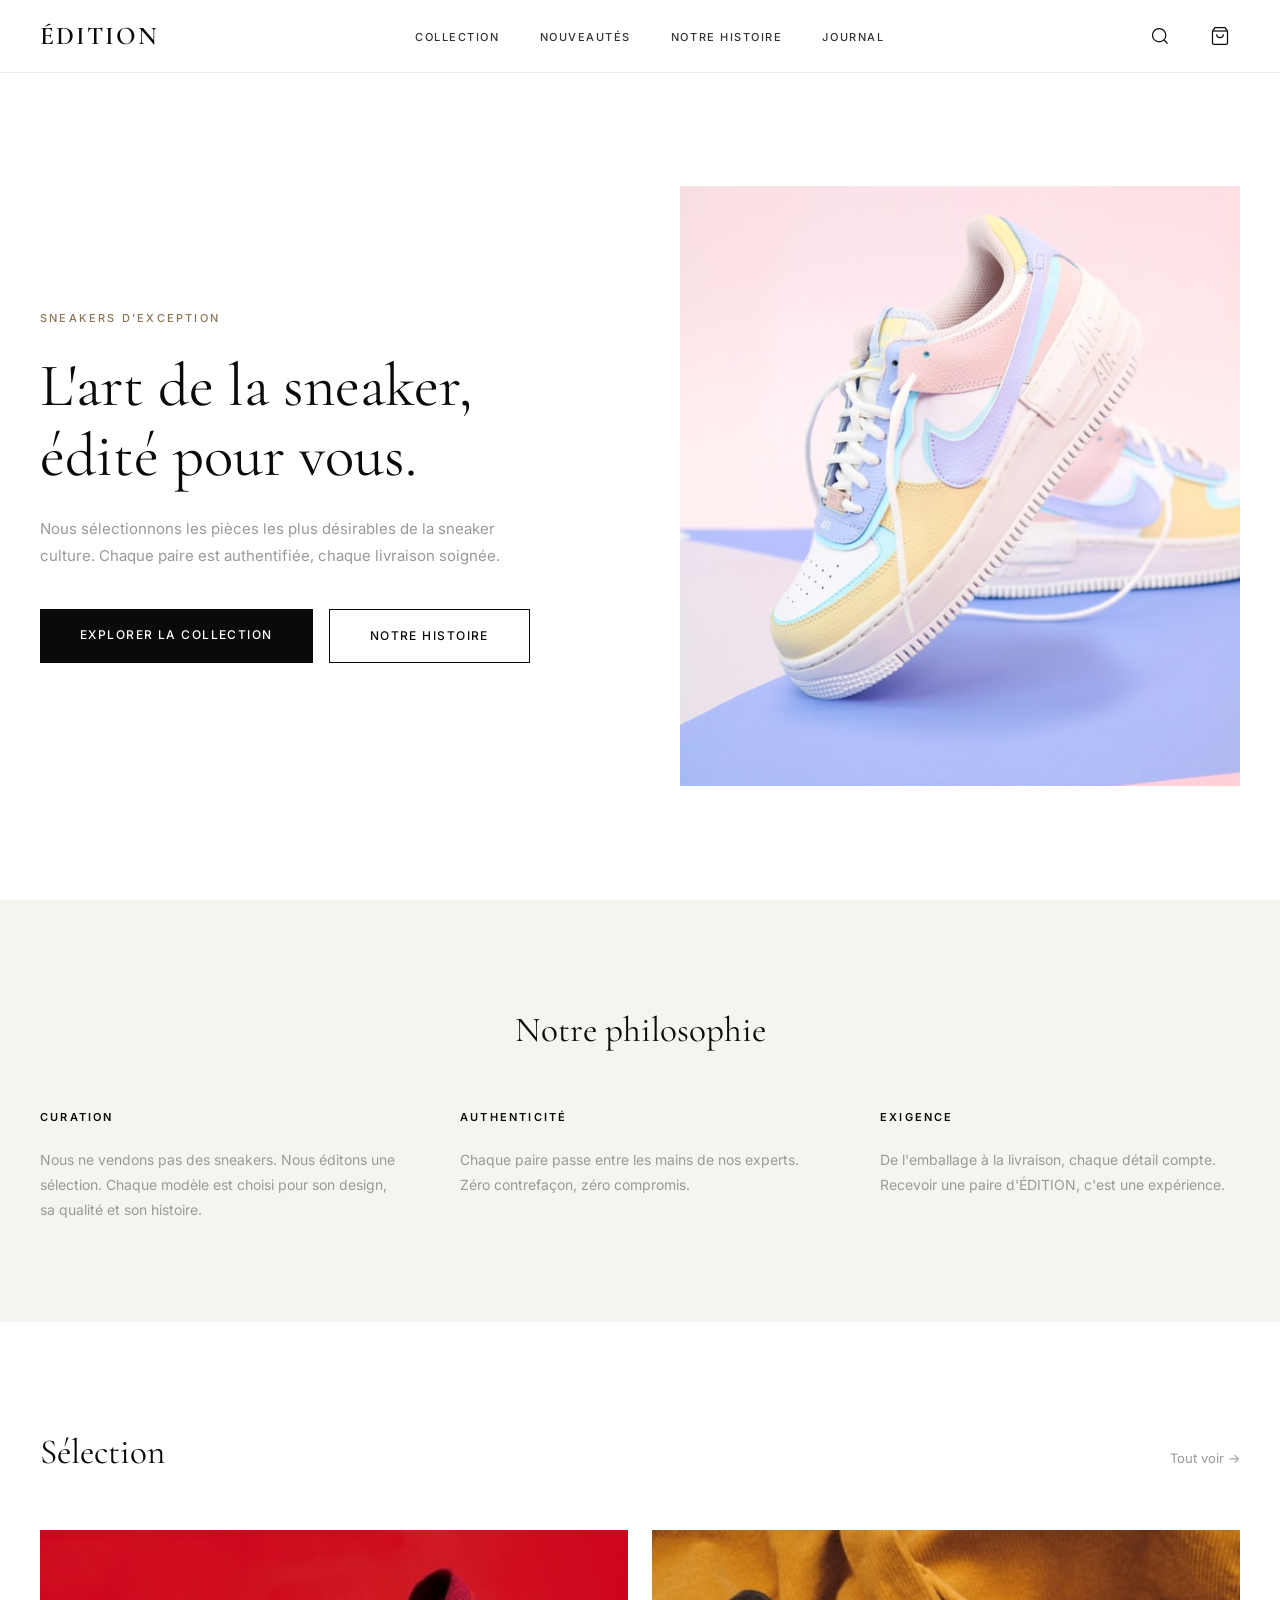
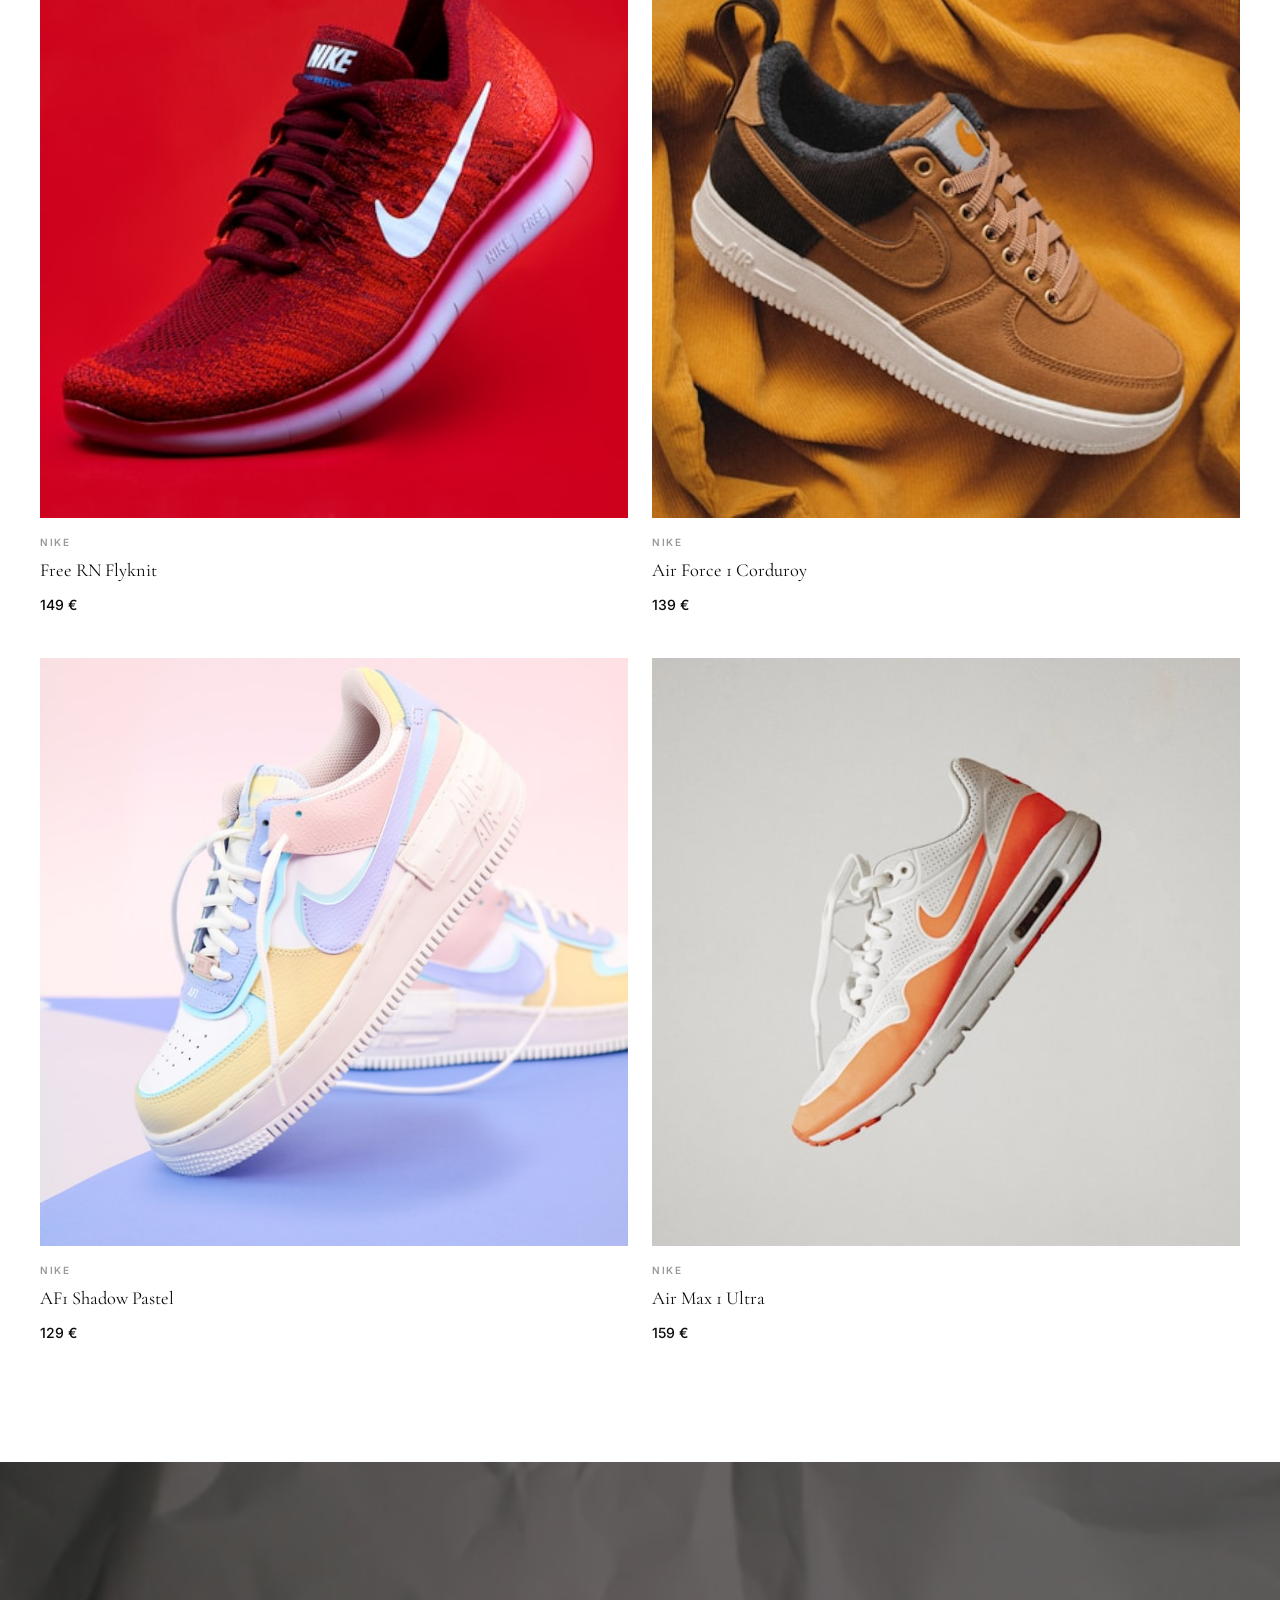
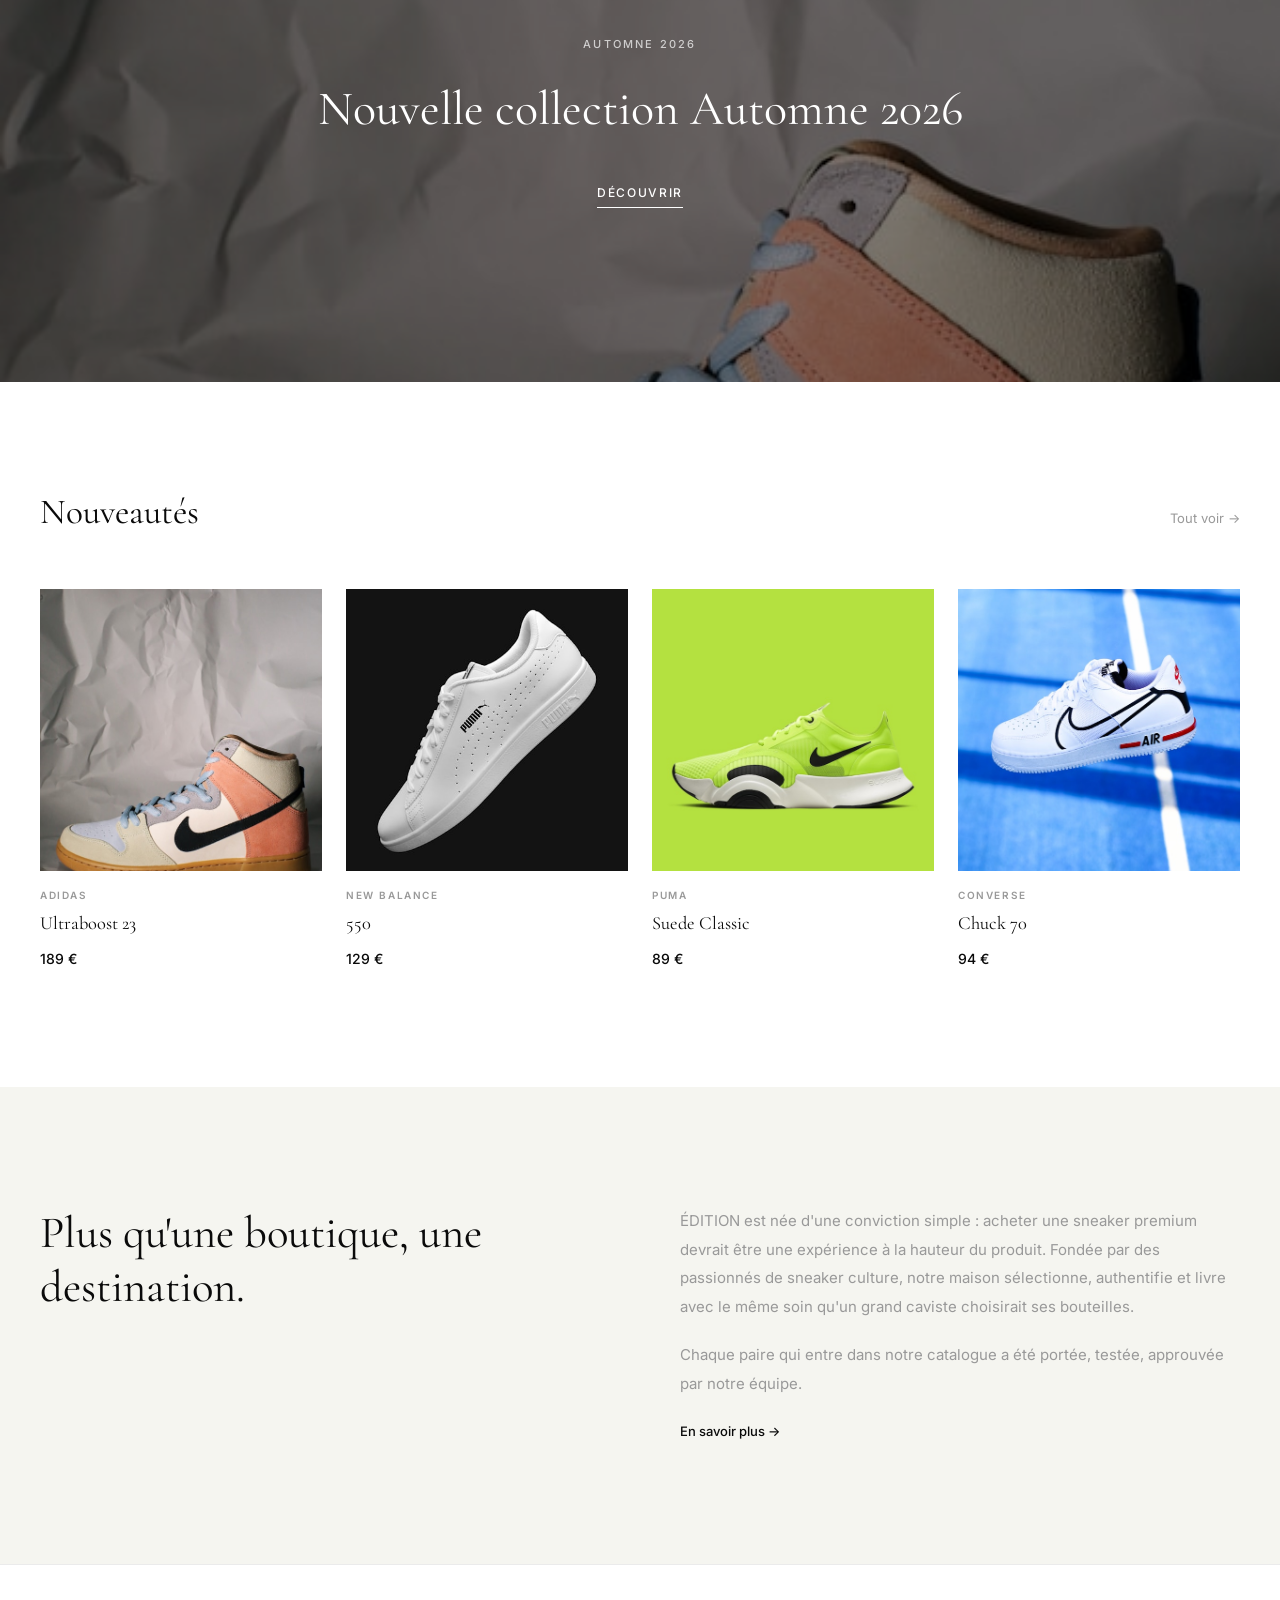
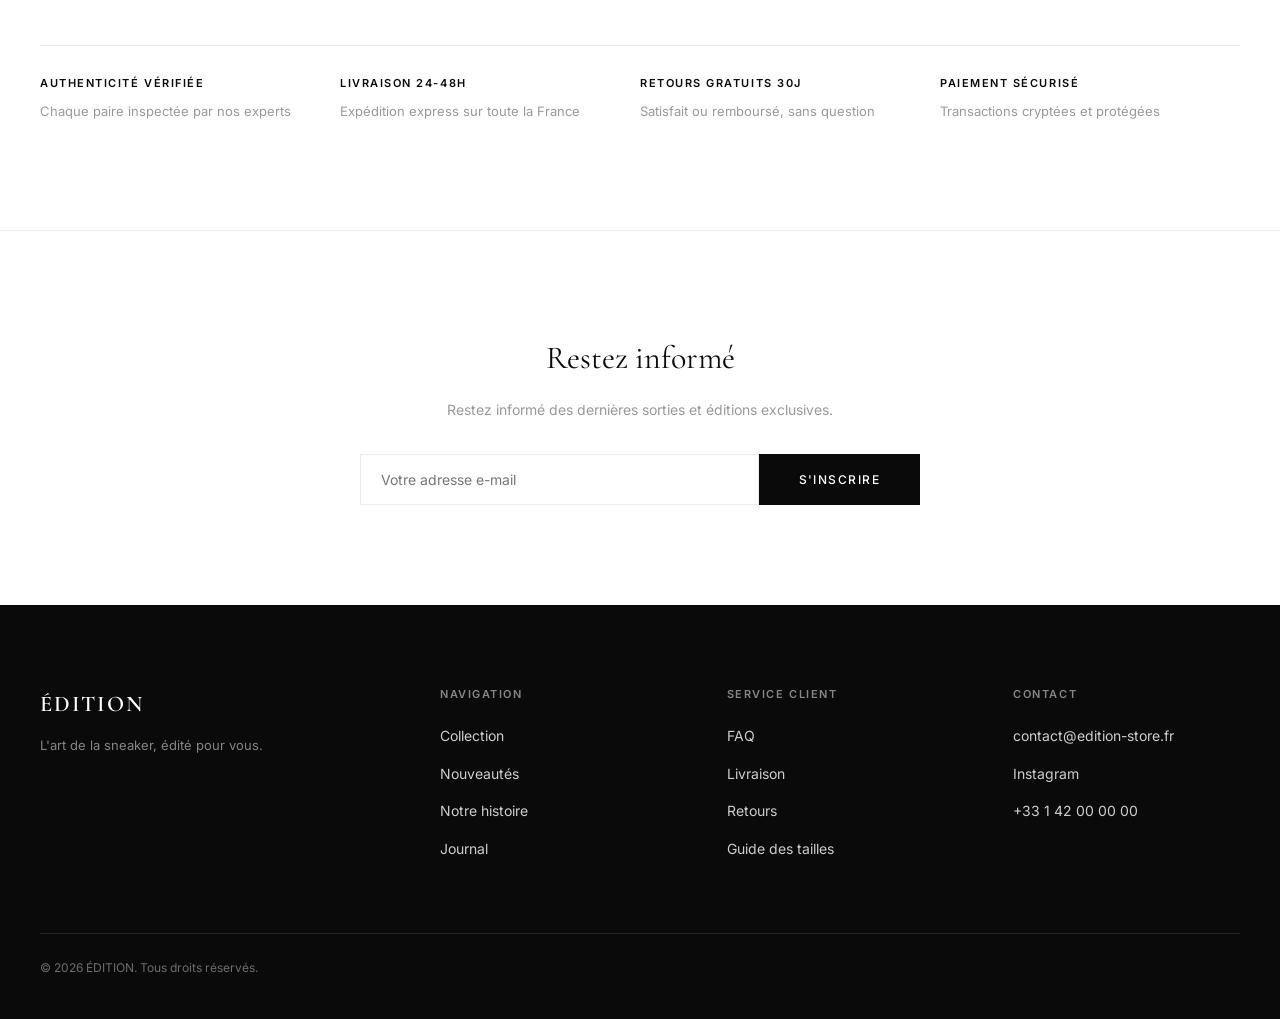
==== commit 9d74f8b4: "Refonte complète: pages produit, panier localStorage, ADN de marque, boutons ajout panier, tailles" ====
--- a/index.html
+++ b/index.html
@@ -3,285 +3,213 @@
 <head>
     <meta charset="UTF-8">
     <meta name="viewport" content="width=device-width, initial-scale=1.0">
-    <title>EDITION — Sneakers Premium</title>
+    <title>ÉDITION — L'art de la sneaker, édité pour vous</title>
     <link rel="preconnect" href="https://fonts.googleapis.com">
     <link rel="preconnect" href="https://fonts.gstatic.com" crossorigin>
-    <link href="https://fonts.googleapis.com/css2?family=Cormorant+Garamond:ital,wght@0,300;0,400;0,500;0,600;1,300;1,400&family=Inter:wght@300;400;500&display=swap" rel="stylesheet">
+    <link href="https://fonts.googleapis.com/css2?family=Cormorant+Garamond:ital,wght@0,300;0,400;0,500;0,600;0,700;1,400;1,500&family=Inter:wght@300;400;500;600&display=swap" rel="stylesheet">
     <link rel="stylesheet" href="style.css">
 </head>
 <body>
 
-    <!-- Navbar -->
+    <!-- NAVBAR -->
     <nav class="navbar" id="navbar">
-        <div class="navbar__inner">
-            <a href="index.html" class="navbar__logo">EDITION</a>
-            <ul class="navbar__links">
-                <li><a href="shop.html">Collection</a></li>
-                <li><a href="shop.html">Nouveautes</a></li>
-                <li><a href="#">Marques</a></li>
-                <li><a href="#">Journal</a></li>
+        <div class="navbar-inner">
+            <a href="index.html" class="navbar-logo">ÉDITION</a>
+            <ul class="navbar-links" id="navLinks">
+                <li><a href="shop.html">COLLECTION</a></li>
+                <li><a href="shop.html">NOUVEAUTÉS</a></li>
+                <li><a href="#histoire">NOTRE HISTOIRE</a></li>
+                <li><a href="#journal">JOURNAL</a></li>
             </ul>
-            <div class="navbar__right">
-                <a href="#" class="navbar__icon">Recherche</a>
-                <a href="#" class="navbar__icon navbar__cart">Panier (<span id="cart-count">0</span>)</a>
-                <button class="navbar__hamburger" id="menu-toggle" aria-label="Menu">
-                    <span></span>
-                    <span></span>
+            <div class="navbar-actions">
+                <button class="icon-btn search-btn" aria-label="Rechercher">
+                    <svg width="20" height="20" viewBox="0 0 24 24" fill="none" stroke="currentColor" stroke-width="1.5">
+                        <circle cx="11" cy="11" r="8"/><path d="m21 21-4.35-4.35"/>
+                    </svg>
                 </button>
+                <a href="#" class="icon-btn cart-btn" aria-label="Panier">
+                    <svg width="20" height="20" viewBox="0 0 24 24" fill="none" stroke="currentColor" stroke-width="1.5">
+                        <path d="M6 2L3 6v14a2 2 0 002 2h14a2 2 0 002-2V6l-3-4z"/><line x1="3" y1="6" x2="21" y2="6"/><path d="M16 10a4 4 0 01-8 0"/>
+                    </svg>
+                    <span class="cart-badge" id="cartBadge">0</span>
+                </a>
+                <button class="hamburger" id="hamburger" aria-label="Menu">
+                    <span></span><span></span><span></span>
+                </button>
             </div>
         </div>
     </nav>
 
-    <!-- Mobile Menu -->
-    <div class="mobile-menu" id="mobile-menu">
-        <div class="mobile-menu__inner">
-            <ul class="mobile-menu__links">
-                <li><a href="shop.html">Collection</a></li>
-                <li><a href="shop.html">Nouveautes</a></li>
-                <li><a href="#">Marques</a></li>
-                <li><a href="#">Journal</a></li>
-                <li><a href="#">Recherche</a></li>
-                <li><a href="#">Panier</a></li>
-            </ul>
-        </div>
-    </div>
-
-    <!-- Hero -->
+    <!-- HERO -->
     <section class="hero">
-        <div class="hero__inner">
-            <div class="hero__content">
-                <h1 class="hero__title">Curated Sneakers for the Modern Connoisseur</h1>
-                <p class="hero__text">Une selection exigeante de sneakers premium. Livraison offerte, retours gratuits.</p>
-                <a href="shop.html" class="btn btn--primary">Explorer la collection</a>
-            </div>
-            <div class="hero__image">
-                <img src="img/sneaker-3.jpg" alt="Nike AF1 Shadow Pastel">
-            </div>
-        </div>
-    </section>
-
-    <!-- Editorial Intro -->
-    <section class="editorial">
-        <div class="container">
-            <p class="editorial__text">Nous selectionnons les pieces les plus desirables de la sneaker culture contemporaine. Chaque modele est authentifie, chaque livraison soignee.</p>
-        </div>
-    </section>
-
-    <!-- Featured Products -->
-    <section class="section" id="selection">
-        <div class="container">
-            <h2 class="section__title">Selection</h2>
-            <div class="product-grid product-grid--2col">
-                <a href="#" class="product-card product-card--landscape" data-add-cart>
-                    <div class="product-card__image">
-                        <img src="img/sneaker-1.jpg" alt="Nike Free RN Flyknit">
-                    </div>
-                    <div class="product-card__info">
-                        <span class="product-card__brand">Nike</span>
-                        <span class="product-card__name">Free RN Flyknit</span>
-                        <span class="product-card__price">149&euro;</span>
-                    </div>
-                </a>
-                <a href="#" class="product-card product-card--landscape" data-add-cart>
-                    <div class="product-card__image">
-                        <img src="img/sneaker-2.jpg" alt="Nike Air Force 1 Corduroy">
-                    </div>
-                    <div class="product-card__info">
-                        <span class="product-card__brand">Nike</span>
-                        <span class="product-card__name">Air Force 1 Corduroy</span>
-                        <span class="product-card__price">139&euro;</span>
-                    </div>
-                </a>
-                <a href="#" class="product-card product-card--landscape" data-add-cart>
-                    <div class="product-card__image">
-                        <img src="img/sneaker-3.jpg" alt="Nike AF1 Shadow Pastel">
-                    </div>
-                    <div class="product-card__info">
-                        <span class="product-card__brand">Nike</span>
-                        <span class="product-card__name">AF1 Shadow Pastel</span>
-                        <span class="product-card__price">129&euro;</span>
-                    </div>
-                </a>
-                <a href="#" class="product-card product-card--landscape" data-add-cart>
-                    <div class="product-card__image">
-                        <img src="img/sneaker-4.jpg" alt="Nike Air Max 1 Ultra">
-                    </div>
-                    <div class="product-card__info">
-                        <span class="product-card__brand">Nike</span>
-                        <span class="product-card__name">Air Max 1 Ultra</span>
-                        <span class="product-card__price">159&euro;</span>
-                    </div>
-                </a>
-            </div>
-        </div>
-    </section>
-
-    <!-- Full-width Banner -->
+        <div class="hero-inner">
+            <div class="hero-text">
+                <span class="hero-label">SNEAKERS D'EXCEPTION</span>
+                <h1 class="hero-title">L'art de la sneaker, édité pour vous.</h1>
+                <p class="hero-desc">Nous sélectionnons les pièces les plus désirables de la sneaker culture. Chaque paire est authentifiée, chaque livraison soignée.</p>
+                <div class="hero-buttons">
+                    <a href="shop.html" class="btn btn-primary">Explorer la collection</a>
+                    <a href="#histoire" class="btn btn-outline">Notre histoire</a>
+                </div>
+            </div>
+            <div class="hero-image">
+                <img src="img/sneaker-3.jpg" alt="AF1 Shadow Pastel">
+            </div>
+        </div>
+    </section>
+
+    <!-- BRAND DNA -->
+    <section class="brand-dna">
+        <div class="container">
+            <h2 class="section-title">Notre philosophie</h2>
+            <div class="dna-grid">
+                <div class="dna-item">
+                    <h3 class="dna-label">CURATION</h3>
+                    <p>Nous ne vendons pas des sneakers. Nous éditons une sélection. Chaque modèle est choisi pour son design, sa qualité et son histoire.</p>
+                </div>
+                <div class="dna-item">
+                    <h3 class="dna-label">AUTHENTICITÉ</h3>
+                    <p>Chaque paire passe entre les mains de nos experts. Zéro contrefaçon, zéro compromis.</p>
+                </div>
+                <div class="dna-item">
+                    <h3 class="dna-label">EXIGENCE</h3>
+                    <p>De l'emballage à la livraison, chaque détail compte. Recevoir une paire d'ÉDITION, c'est une expérience.</p>
+                </div>
+            </div>
+        </div>
+    </section>
+
+    <!-- SÉLECTION -->
+    <section class="section-products">
+        <div class="container">
+            <div class="section-header">
+                <h2 class="section-title">Sélection</h2>
+                <a href="shop.html" class="section-link">Tout voir &rarr;</a>
+            </div>
+            <div class="product-grid product-grid-2x2" id="featuredGrid"></div>
+        </div>
+    </section>
+
+    <!-- BANNER -->
     <section class="banner">
-        <img src="img/sneaker-5.jpg" alt="Collection Automne 2026" class="banner__image">
-        <div class="banner__overlay">
-            <span class="banner__label">Nouvelle collection</span>
-            <h2 class="banner__title">Automne 2026</h2>
-            <a href="shop.html" class="banner__link">Decouvrir</a>
-        </div>
-    </section>
-
-    <!-- New Arrivals -->
-    <section class="section">
-        <div class="container">
-            <h2 class="section__title">Nouveautes</h2>
-            <div class="product-grid product-grid--4col">
-                <a href="#" class="product-card" data-add-cart>
-                    <div class="product-card__image">
-                        <img src="img/sneaker-5.jpg" alt="Adidas Ultraboost 23">
-                    </div>
-                    <div class="product-card__info">
-                        <span class="product-card__brand">Adidas</span>
-                        <span class="product-card__name">Ultraboost 23</span>
-                        <span class="product-card__price">189&euro;</span>
-                    </div>
-                </a>
-                <a href="#" class="product-card" data-add-cart>
-                    <div class="product-card__image">
-                        <img src="img/sneaker-6.jpg" alt="New Balance 550">
-                    </div>
-                    <div class="product-card__info">
-                        <span class="product-card__brand">New Balance</span>
-                        <span class="product-card__name">550</span>
-                        <span class="product-card__price">129&euro;</span>
-                    </div>
-                </a>
-                <a href="#" class="product-card" data-add-cart>
-                    <div class="product-card__image">
-                        <img src="img/sneaker-7.jpg" alt="Puma Suede Classic">
-                    </div>
-                    <div class="product-card__info">
-                        <span class="product-card__brand">Puma</span>
-                        <span class="product-card__name">Suede Classic</span>
-                        <span class="product-card__price">89&euro;</span>
-                    </div>
-                </a>
-                <a href="#" class="product-card" data-add-cart>
-                    <div class="product-card__image">
-                        <img src="img/sneaker-8.jpg" alt="Converse Chuck 70">
-                    </div>
-                    <div class="product-card__info">
-                        <span class="product-card__brand">Converse</span>
-                        <span class="product-card__name">Chuck 70</span>
-                        <span class="product-card__price">94&euro;</span>
-                    </div>
-                </a>
-            </div>
-        </div>
-    </section>
-
-    <!-- Services Strip -->
+        <img src="img/sneaker-5.jpg" alt="Collection Automne 2026" class="banner-img">
+        <div class="banner-overlay">
+            <span class="banner-label">AUTOMNE 2026</span>
+            <h2 class="banner-title">Nouvelle collection Automne 2026</h2>
+            <a href="shop.html" class="banner-link">Découvrir</a>
+        </div>
+    </section>
+
+    <!-- NOUVEAUTÉS -->
+    <section class="section-products">
+        <div class="container">
+            <div class="section-header">
+                <h2 class="section-title">Nouveautés</h2>
+                <a href="shop.html" class="section-link">Tout voir &rarr;</a>
+            </div>
+            <div class="product-grid product-grid-4" id="newGrid"></div>
+        </div>
+    </section>
+
+    <!-- NOTRE HISTOIRE -->
+    <section class="notre-histoire" id="histoire">
+        <div class="container">
+            <div class="histoire-grid">
+                <div class="histoire-left">
+                    <h2 class="histoire-title">Plus qu'une boutique, une destination.</h2>
+                </div>
+                <div class="histoire-right">
+                    <p>ÉDITION est née d'une conviction simple&nbsp;: acheter une sneaker premium devrait être une expérience à la hauteur du produit. Fondée par des passionnés de sneaker culture, notre maison sélectionne, authentifie et livre avec le même soin qu'un grand caviste choisirait ses bouteilles.</p>
+                    <p>Chaque paire qui entre dans notre catalogue a été portée, testée, approuvée par notre équipe.</p>
+                    <a href="#" class="text-link">En savoir plus &rarr;</a>
+                </div>
+            </div>
+        </div>
+    </section>
+
+    <!-- SERVICES -->
     <section class="services">
         <div class="container">
-            <div class="services__grid">
-                <div class="services__item">
-                    <h4 class="services__label">Authenticite garantie</h4>
-                    <p class="services__desc">Chaque paire est verifiee par nos experts avant expedition.</p>
-                </div>
-                <div class="services__item">
-                    <h4 class="services__label">Livraison express</h4>
-                    <p class="services__desc">Expedition sous 24h, livraison en 2-3 jours ouvrables.</p>
-                </div>
-                <div class="services__item">
-                    <h4 class="services__label">Retours 30 jours</h4>
-                    <p class="services__desc">Retours gratuits sous 30 jours, sans condition.</p>
-                </div>
-                <div class="services__item">
-                    <h4 class="services__label">Paiement securise</h4>
-                    <p class="services__desc">Transactions chiffrees, vos donnees sont protegees.</p>
-                </div>
-            </div>
-        </div>
-    </section>
-
-    <!-- Journal Teaser -->
-    <section class="section section--cream">
-        <div class="container">
-            <h2 class="section__title">Journal</h2>
-            <div class="journal-grid">
-                <a href="#" class="journal-card">
-                    <div class="journal-card__image">
-                        <div class="journal-card__placeholder"></div>
-                    </div>
-                    <div class="journal-card__info">
-                        <span class="journal-card__date">28 Mars 2026</span>
-                        <h3 class="journal-card__title">L'evolution de la sneaker dans la mode contemporaine</h3>
-                        <span class="journal-card__link">Lire</span>
-                    </div>
-                </a>
-                <a href="#" class="journal-card">
-                    <div class="journal-card__image">
-                        <div class="journal-card__placeholder journal-card__placeholder--alt"></div>
-                    </div>
-                    <div class="journal-card__info">
-                        <span class="journal-card__date">15 Mars 2026</span>
-                        <h3 class="journal-card__title">Guide : comment entretenir vos sneakers premium</h3>
-                        <span class="journal-card__link">Lire</span>
-                    </div>
-                </a>
-            </div>
-        </div>
-    </section>
-
-    <!-- Newsletter -->
-    <section class="newsletter">
-        <div class="container">
-            <div class="newsletter__inner">
-                <p class="newsletter__text">Restez informe des dernieres sorties et editions exclusives.</p>
-                <form class="newsletter__form" id="newsletter-form">
-                    <input type="email" class="newsletter__input" placeholder="Votre adresse email" required>
-                    <button type="submit" class="btn btn--primary">S'inscrire</button>
+            <div class="services-grid">
+                <div class="service-item">
+                    <span class="service-label">AUTHENTICITÉ VÉRIFIÉE</span>
+                    <p>Chaque paire inspectée par nos experts</p>
+                </div>
+                <div class="service-item">
+                    <span class="service-label">LIVRAISON 24-48H</span>
+                    <p>Expédition express sur toute la France</p>
+                </div>
+                <div class="service-item">
+                    <span class="service-label">RETOURS GRATUITS 30J</span>
+                    <p>Satisfait ou remboursé, sans question</p>
+                </div>
+                <div class="service-item">
+                    <span class="service-label">PAIEMENT SÉCURISÉ</span>
+                    <p>Transactions cryptées et protégées</p>
+                </div>
+            </div>
+        </div>
+    </section>
+
+    <!-- NEWSLETTER -->
+    <section class="newsletter" id="journal">
+        <div class="container">
+            <div class="newsletter-inner">
+                <h2 class="newsletter-title">Restez informé</h2>
+                <p class="newsletter-desc">Restez informé des dernières sorties et éditions exclusives.</p>
+                <form class="newsletter-form" id="newsletterForm">
+                    <input type="email" placeholder="Votre adresse e-mail" required>
+                    <button type="submit" class="btn btn-primary">S'inscrire</button>
                 </form>
             </div>
         </div>
     </section>
 
-    <!-- Footer -->
+    <!-- FOOTER -->
     <footer class="footer">
         <div class="container">
-            <div class="footer__grid">
-                <div class="footer__col">
-                    <a href="index.html" class="footer__logo">EDITION</a>
-                    <p class="footer__tagline">Sneakers premium, selectionnees avec exigence.</p>
-                </div>
-                <div class="footer__col">
-                    <h4 class="footer__heading">Navigation</h4>
-                    <ul class="footer__links">
+            <div class="footer-grid">
+                <div class="footer-brand">
+                    <a href="index.html" class="footer-logo">ÉDITION</a>
+                    <p class="footer-tagline">L'art de la sneaker, édité pour vous.</p>
+                </div>
+                <div class="footer-col">
+                    <h4 class="footer-heading">Navigation</h4>
+                    <ul>
                         <li><a href="shop.html">Collection</a></li>
-                        <li><a href="shop.html">Nouveautes</a></li>
-                        <li><a href="#">Marques</a></li>
-                        <li><a href="#">Journal</a></li>
+                        <li><a href="shop.html">Nouveautés</a></li>
+                        <li><a href="#histoire">Notre histoire</a></li>
+                        <li><a href="#journal">Journal</a></li>
                     </ul>
                 </div>
-                <div class="footer__col">
-                    <h4 class="footer__heading">Service client</h4>
-                    <ul class="footer__links">
+                <div class="footer-col">
+                    <h4 class="footer-heading">Service client</h4>
+                    <ul>
                         <li><a href="#">FAQ</a></li>
                         <li><a href="#">Livraison</a></li>
                         <li><a href="#">Retours</a></li>
-                        <li><a href="#">Suivi de commande</a></li>
+                        <li><a href="#">Guide des tailles</a></li>
                     </ul>
                 </div>
-                <div class="footer__col">
-                    <h4 class="footer__heading">Contact</h4>
-                    <ul class="footer__links">
-                        <li><a href="mailto:contact@edition.com">contact@edition.com</a></li>
-                        <li><a href="#">+33 1 42 00 00 00</a></li>
+                <div class="footer-col">
+                    <h4 class="footer-heading">Contact</h4>
+                    <ul>
+                        <li><a href="mailto:contact@edition-store.fr">contact@edition-store.fr</a></li>
                         <li><a href="#">Instagram</a></li>
+                        <li><a href="tel:+33142000000">+33 1 42 00 00 00</a></li>
                     </ul>
                 </div>
             </div>
-            <div class="footer__bottom">
-                <p>2026 EDITION. Tous droits reserves.</p>
+            <div class="footer-bottom">
+                <p>&copy; 2026 ÉDITION. Tous droits réservés.</p>
             </div>
         </div>
     </footer>
 
     <script src="script.js"></script>
+    <script>
+        renderProductGrid('featuredGrid', [1,2,3,4]);
+        renderProductGrid('newGrid', [5,6,7,8]);
+    </script>
 </body>
-</html>+</html>
--- a/style.css
+++ b/style.css
@@ -1,4 +1,4 @@
-/* ===== EDITION — Luxury Sneaker E-commerce ===== */
+/* ===== ÉDITION — Luxury Sneaker E-commerce ===== */
 
 /* --- Reset & Base --- */
 *,
@@ -14,25 +14,36 @@
     --cream: #F5F5F0;
     --dark: #0A0A0A;
     --text: #333333;
-    --text-muted: #999999;
-    --accent: #8B7355;
+    --muted: #999999;
+    --gold: #8B7355;
     --border: #EBEBEB;
-    --font-serif: 'Cormorant Garamond', Georgia, serif;
-    --font-sans: 'Inter', -apple-system, Helvetica Neue, sans-serif;
+    --font-serif: 'Cormorant Garamond', 'Georgia', serif;
+    --font-sans: 'Inter', 'Helvetica Neue', sans-serif;
 }
 
 html {
     scroll-behavior: smooth;
+    -webkit-font-smoothing: antialiased;
+    -moz-osx-font-smoothing: grayscale;
 }
 
 body {
     font-family: var(--font-sans);
     font-size: 15px;
-    line-height: 1.6;
+    line-height: 1.7;
     color: var(--text);
-    background-color: var(--white);
-    -webkit-font-smoothing: antialiased;
-    -moz-osx-font-smoothing: grayscale;
+    background: var(--white);
+    overflow-x: hidden;
+}
+
+body.menu-open {
+    overflow: hidden;
+}
+
+img {
+    max-width: 100%;
+    height: auto;
+    display: block;
 }
 
 a {
@@ -40,17 +51,23 @@
     text-decoration: none;
 }
 
-img {
-    display: block;
-    max-width: 100%;
-    height: auto;
-}
-
 ul {
     list-style: none;
 }
 
-/* --- Container --- */
+button {
+    cursor: pointer;
+    border: none;
+    background: none;
+    font-family: inherit;
+    color: inherit;
+}
+
+input, select {
+    font-family: inherit;
+    font-size: inherit;
+}
+
 .container {
     max-width: 1320px;
     margin: 0 auto;
@@ -58,13 +75,17 @@
 }
 
 /* --- Typography --- */
-.section__title {
+h1, h2, h3 {
     font-family: var(--font-serif);
-    font-size: 42px;
     font-weight: 400;
-    color: var(--dark);
+}
+
+.section-title {
+    font-family: var(--font-serif);
+    font-size: 2.2rem;
+    font-weight: 400;
     margin-bottom: 48px;
-    line-height: 1.1;
+    color: var(--dark);
 }
 
 /* --- Buttons --- */
@@ -75,876 +96,1103 @@
     font-weight: 500;
     letter-spacing: 0.12em;
     text-transform: uppercase;
-    padding: 14px 32px;
+    padding: 16px 40px;
+    transition: all 0.3s ease;
+    text-align: center;
     border: none;
     cursor: pointer;
-    transition: opacity 0.3s ease, background-color 0.3s ease, color 0.3s ease;
-}
-
-.btn--primary {
-    background-color: var(--dark);
+}
+
+.btn-primary {
+    background: var(--dark);
     color: var(--white);
 }
 
-.btn--primary:hover {
-    background-color: #222222;
-}
-
-.btn--outline {
-    background-color: transparent;
+.btn-primary:hover {
+    background: #222;
+}
+
+.btn-outline {
+    background: transparent;
     color: var(--dark);
     border: 1px solid var(--dark);
 }
 
-.btn--outline:hover {
-    background-color: var(--dark);
+.btn-outline:hover {
+    background: var(--dark);
     color: var(--white);
 }
 
-/* ===== NAVBAR ===== */
+/* --- Navbar --- */
 .navbar {
     position: fixed;
     top: 0;
     left: 0;
     right: 0;
-    height: 60px;
-    background-color: var(--white);
+    z-index: 1000;
+    background: var(--white);
     border-bottom: 1px solid var(--border);
-    z-index: 1000;
-    transition: transform 0.35s ease;
-}
-
-.navbar--hidden {
+    transition: transform 0.35s ease, box-shadow 0.35s ease;
+}
+
+.navbar-hidden {
     transform: translateY(-100%);
 }
 
-.navbar__inner {
+.navbar-scrolled {
+    box-shadow: 0 1px 20px rgba(0, 0, 0, 0.04);
+}
+
+.navbar-inner {
+    display: flex;
+    align-items: center;
+    justify-content: space-between;
+    height: 72px;
     max-width: 1320px;
     margin: 0 auto;
     padding: 0 40px;
-    height: 100%;
-    display: flex;
-    align-items: center;
-    justify-content: space-between;
-}
-
-.navbar__logo {
+}
+
+.navbar-logo {
     font-family: var(--font-serif);
-    font-size: 22px;
-    font-weight: 500;
+    font-size: 1.6rem;
+    font-weight: 600;
     letter-spacing: 0.08em;
     color: var(--dark);
 }
 
-.navbar__links {
-    display: flex;
-    gap: 36px;
-    position: absolute;
-    left: 50%;
-    transform: translateX(-50%);
-}
-
-.navbar__links a {
+.navbar-links {
+    display: flex;
+    gap: 40px;
+}
+
+.navbar-links a {
     font-size: 11px;
     font-weight: 500;
-    letter-spacing: 0.12em;
-    text-transform: uppercase;
+    letter-spacing: 0.14em;
     color: var(--text);
-    transition: color 0.3s ease;
-}
-
-.navbar__links a:hover {
-    color: var(--accent);
-}
-
-.navbar__right {
+    transition: color 0.2s;
+    position: relative;
+}
+
+.navbar-links a::after {
+    content: '';
+    position: absolute;
+    bottom: -4px;
+    left: 0;
+    width: 0;
+    height: 1px;
+    background: var(--dark);
+    transition: width 0.3s ease;
+}
+
+.navbar-links a:hover::after,
+.navbar-links a.active::after {
+    width: 100%;
+}
+
+.navbar-links a:hover {
+    color: var(--dark);
+}
+
+.navbar-actions {
     display: flex;
     align-items: center;
-    gap: 24px;
-}
-
-.navbar__icon {
-    font-size: 11px;
-    font-weight: 500;
-    letter-spacing: 0.12em;
-    text-transform: uppercase;
-    color: var(--text);
-    transition: color 0.3s ease;
-}
-
-.navbar__icon:hover {
-    color: var(--accent);
-}
-
-.navbar__hamburger {
+    gap: 20px;
+}
+
+.icon-btn {
+    position: relative;
+    display: flex;
+    align-items: center;
+    justify-content: center;
+    width: 40px;
+    height: 40px;
+    color: var(--dark);
+    transition: opacity 0.2s;
+}
+
+.icon-btn:hover {
+    opacity: 0.6;
+}
+
+.cart-badge {
+    position: absolute;
+    top: 2px;
+    right: 0;
+    width: 18px;
+    height: 18px;
+    background: var(--dark);
+    color: var(--white);
+    font-size: 10px;
+    font-weight: 600;
+    display: flex;
+    align-items: center;
+    justify-content: center;
+    display: none;
+}
+
+/* Hamburger */
+.hamburger {
     display: none;
     flex-direction: column;
     justify-content: center;
-    align-items: center;
     gap: 5px;
-    width: 28px;
-    height: 28px;
-    background: none;
-    border: none;
-    cursor: pointer;
-    padding: 0;
-}
-
-.navbar__hamburger span {
+    width: 24px;
+    height: 24px;
+}
+
+.hamburger span {
     display: block;
-    width: 20px;
-    height: 1px;
-    background-color: var(--dark);
-    transition: transform 0.3s ease, opacity 0.3s ease;
-}
-
-.navbar__hamburger.is-active span:first-child {
-    transform: translateY(3px) rotate(45deg);
-}
-
-.navbar__hamburger.is-active span:last-child {
-    transform: translateY(-3px) rotate(-45deg);
-}
-
-/* ===== MOBILE MENU ===== */
-.mobile-menu {
-    position: fixed;
-    top: 0;
-    right: 0;
-    bottom: 0;
-    width: 100%;
-    background-color: var(--white);
-    z-index: 999;
-    display: flex;
-    align-items: center;
-    justify-content: center;
+    width: 24px;
+    height: 1.5px;
+    background: var(--dark);
+    transition: all 0.3s ease;
+}
+
+.hamburger.active span:nth-child(1) {
+    transform: rotate(45deg) translate(5px, 4px);
+}
+
+.hamburger.active span:nth-child(2) {
     opacity: 0;
-    visibility: hidden;
-    transition: opacity 0.4s ease, visibility 0.4s ease;
-}
-
-.mobile-menu.is-open {
-    opacity: 1;
-    visibility: visible;
-}
-
-.mobile-menu__links {
-    text-align: center;
-}
-
-.mobile-menu__links li {
-    margin-bottom: 32px;
-}
-
-.mobile-menu__links a {
-    font-family: var(--font-serif);
-    font-size: 36px;
-    font-weight: 400;
-    color: var(--dark);
-    transition: color 0.3s ease;
-}
-
-.mobile-menu__links a:hover {
-    color: var(--accent);
-}
-
-/* ===== HERO ===== */
+}
+
+.hamburger.active span:nth-child(3) {
+    transform: rotate(-45deg) translate(5px, -4px);
+}
+
+/* --- Hero --- */
 .hero {
     min-height: 100vh;
-    padding-top: 60px;
-}
-
-.hero__inner {
+    display: flex;
+    align-items: center;
+    padding-top: 72px;
+}
+
+.hero-inner {
     display: grid;
     grid-template-columns: 1fr 1fr;
-    min-height: calc(100vh - 60px);
-}
-
-.hero__content {
-    display: flex;
-    flex-direction: column;
-    justify-content: center;
-    padding: 80px 40px 80px 40px;
-    max-width: 660px;
-    margin-left: auto;
-    padding-right: 80px;
-}
-
-.hero__title {
+    gap: 80px;
+    align-items: center;
+    max-width: 1320px;
+    margin: 0 auto;
+    padding: 60px 40px;
+    width: 100%;
+}
+
+.hero-label {
+    font-size: 11px;
+    font-weight: 500;
+    letter-spacing: 0.2em;
+    color: var(--gold);
+    display: block;
+    margin-bottom: 24px;
+}
+
+.hero-title {
     font-family: var(--font-serif);
-    font-size: 56px;
+    font-size: 3.8rem;
     font-weight: 400;
-    line-height: 1.1;
+    line-height: 1.15;
     color: var(--dark);
     margin-bottom: 24px;
 }
 
-.hero__text {
+.hero-desc {
     font-size: 15px;
-    color: var(--text-muted);
-    line-height: 1.7;
+    line-height: 1.8;
+    color: var(--muted);
+    max-width: 460px;
     margin-bottom: 40px;
-    max-width: 420px;
-}
-
-.hero__image {
+}
+
+.hero-buttons {
+    display: flex;
+    gap: 16px;
+    flex-wrap: wrap;
+}
+
+.hero-image {
+    position: relative;
+}
+
+.hero-image img {
+    width: 100%;
+    height: 600px;
+    object-fit: cover;
+}
+
+/* --- Brand DNA --- */
+.brand-dna {
+    background: var(--cream);
+    padding: 100px 0;
+}
+
+.brand-dna .section-title {
+    text-align: center;
+}
+
+.dna-grid {
+    display: grid;
+    grid-template-columns: repeat(3, 1fr);
+    gap: 60px;
+}
+
+.dna-label {
+    font-family: var(--font-sans);
+    font-size: 11px;
+    font-weight: 600;
+    letter-spacing: 0.2em;
+    margin-bottom: 20px;
+    color: var(--dark);
+}
+
+.dna-item p {
+    font-size: 14px;
+    line-height: 1.8;
+    color: var(--muted);
+}
+
+/* --- Products Section --- */
+.section-products {
+    padding: 100px 0;
+}
+
+.section-header {
+    display: flex;
+    align-items: baseline;
+    justify-content: space-between;
+    margin-bottom: 48px;
+}
+
+.section-header .section-title {
+    margin-bottom: 0;
+}
+
+.section-link {
+    font-size: 13px;
+    font-weight: 400;
+    color: var(--muted);
+    transition: color 0.2s;
+}
+
+.section-link:hover {
+    color: var(--dark);
+}
+
+/* Product Grid */
+.product-grid {
+    display: grid;
+    gap: 24px;
+}
+
+.product-grid-2x2 {
+    grid-template-columns: repeat(2, 1fr);
+}
+
+.product-grid-4 {
+    grid-template-columns: repeat(4, 1fr);
+}
+
+/* Product Card */
+.product-card {
+    position: relative;
     overflow: hidden;
-    background-color: var(--cream);
-}
-
-.hero__image img {
+}
+
+.product-card-link {
+    display: block;
+}
+
+.product-card-image {
+    position: relative;
+    overflow: hidden;
+    background: var(--cream);
+    aspect-ratio: 1 / 1;
+}
+
+.product-card-image img {
     width: 100%;
     height: 100%;
     object-fit: cover;
-}
-
-/* ===== EDITORIAL ===== */
-.editorial {
-    padding: 120px 0;
-    border-bottom: 1px solid var(--border);
-}
-
-.editorial__text {
+    transition: transform 0.6s ease;
+}
+
+.product-card:hover .product-card-image img {
+    transform: scale(1.04);
+}
+
+.product-card-info {
+    padding: 16px 0;
+}
+
+.product-card-brand {
+    font-size: 10px;
+    font-weight: 600;
+    letter-spacing: 0.16em;
+    color: var(--muted);
+    display: block;
+    margin-bottom: 4px;
+}
+
+.product-card-name {
     font-family: var(--font-serif);
-    font-size: 28px;
-    font-weight: 300;
-    line-height: 1.5;
-    color: var(--text);
-    max-width: 780px;
-    margin: 0 auto;
+    font-size: 1.15rem;
+    font-weight: 400;
+    color: var(--dark);
+    margin-bottom: 6px;
+}
+
+.product-card-price {
+    font-size: 14px;
+    font-weight: 500;
+    color: var(--dark);
+}
+
+.btn-add-to-cart {
+    position: absolute;
+    bottom: 80px;
+    left: 0;
+    right: 0;
+    background: var(--dark);
+    color: var(--white);
+    font-size: 11px;
+    font-weight: 500;
+    letter-spacing: 0.14em;
+    text-transform: uppercase;
+    padding: 14px;
     text-align: center;
-}
-
-/* ===== SECTIONS ===== */
-.section {
-    padding: 120px 0;
-}
-
-.section--cream {
-    background-color: var(--cream);
-}
-
-/* ===== PRODUCT GRID ===== */
-.product-grid {
-    display: grid;
-    gap: 32px;
-}
-
-.product-grid--2col {
-    grid-template-columns: 1fr 1fr;
-}
-
-.product-grid--4col {
-    grid-template-columns: repeat(4, 1fr);
-    gap: 24px;
-}
-
-/* ===== PRODUCT CARD ===== */
-.product-card {
-    display: block;
-    text-decoration: none;
-    color: inherit;
-}
-
-.product-card__image {
-    overflow: hidden;
-    background-color: var(--cream);
-    margin-bottom: 16px;
-}
-
-.product-card__image img {
-    width: 100%;
-    aspect-ratio: 4/5;
-    object-fit: cover;
-    transition: transform 0.5s ease;
-}
-
-.product-card--landscape .product-card__image img {
-    aspect-ratio: 3/2;
-}
-
-.product-card:hover .product-card__image img {
-    transform: scale(1.03);
-}
-
-.product-card__info {
-    display: flex;
-    flex-direction: column;
-    gap: 4px;
-}
-
-.product-card__brand {
-    font-size: 10px;
-    font-weight: 500;
-    letter-spacing: 0.12em;
-    text-transform: uppercase;
-    color: var(--text-muted);
-}
-
-.product-card__name {
-    font-size: 15px;
-    font-weight: 400;
-    color: var(--dark);
-    transition: color 0.3s ease;
-}
-
-.product-card:hover .product-card__name {
-    text-decoration: underline;
-    text-underline-offset: 3px;
-}
-
-.product-card__price {
-    font-size: 14px;
-    font-weight: 400;
-    color: var(--text);
-    margin-top: 2px;
-}
-
-/* ===== BANNER ===== */
+    opacity: 0;
+    transform: translateY(10px);
+    transition: all 0.3s ease;
+    cursor: pointer;
+    z-index: 2;
+}
+
+.product-card:hover .btn-add-to-cart {
+    opacity: 1;
+    transform: translateY(0);
+}
+
+.btn-add-to-cart:hover {
+    background: #222;
+}
+
+/* --- Banner --- */
 .banner {
     position: relative;
-    height: 560px;
+    height: 520px;
     overflow: hidden;
 }
 
-.banner__image {
+.banner-img {
     width: 100%;
     height: 100%;
     object-fit: cover;
 }
 
-.banner__overlay {
+.banner-overlay {
     position: absolute;
     inset: 0;
-    background: rgba(10, 10, 10, 0.45);
+    background: rgba(0, 0, 0, 0.5);
     display: flex;
     flex-direction: column;
     align-items: center;
     justify-content: center;
     text-align: center;
-}
-
-.banner__label {
+    color: var(--white);
+}
+
+.banner-label {
     font-size: 11px;
     font-weight: 500;
-    letter-spacing: 0.15em;
-    text-transform: uppercase;
+    letter-spacing: 0.2em;
+    margin-bottom: 16px;
     color: rgba(255, 255, 255, 0.7);
-    margin-bottom: 16px;
-}
-
-.banner__title {
+}
+
+.banner-title {
     font-family: var(--font-serif);
-    font-size: 52px;
+    font-size: 3rem;
     font-weight: 400;
-    color: var(--white);
     margin-bottom: 32px;
 }
 
-.banner__link {
+.banner-link {
     font-size: 12px;
     font-weight: 500;
-    letter-spacing: 0.12em;
+    letter-spacing: 0.14em;
     text-transform: uppercase;
     color: var(--white);
-    border-bottom: 1px solid rgba(255, 255, 255, 0.5);
+    border-bottom: 1px solid var(--white);
     padding-bottom: 4px;
-    transition: border-color 0.3s ease;
-}
-
-.banner__link:hover {
-    border-color: var(--white);
-}
-
-/* ===== SERVICES ===== */
+    transition: opacity 0.2s;
+}
+
+.banner-link:hover {
+    opacity: 0.7;
+}
+
+/* --- Notre Histoire --- */
+.notre-histoire {
+    background: var(--cream);
+    padding: 120px 0;
+}
+
+.histoire-grid {
+    display: grid;
+    grid-template-columns: 1fr 1fr;
+    gap: 80px;
+    align-items: start;
+}
+
+.histoire-title {
+    font-family: var(--font-serif);
+    font-size: 2.8rem;
+    font-weight: 400;
+    line-height: 1.2;
+    color: var(--dark);
+}
+
+.histoire-right p {
+    font-size: 15px;
+    line-height: 1.9;
+    color: var(--muted);
+    margin-bottom: 20px;
+}
+
+.text-link {
+    font-size: 13px;
+    font-weight: 500;
+    color: var(--dark);
+    transition: opacity 0.2s;
+}
+
+.text-link:hover {
+    opacity: 0.6;
+}
+
+/* --- Services --- */
 .services {
     padding: 80px 0;
     border-top: 1px solid var(--border);
 }
 
-.services__grid {
+.services-grid {
     display: grid;
     grid-template-columns: repeat(4, 1fr);
-    gap: 32px;
-}
-
-.services__item {
-    padding-top: 24px;
+    gap: 0;
+}
+
+.service-item {
     border-top: 1px solid var(--border);
-}
-
-.services__label {
-    font-size: 10px;
-    font-weight: 500;
-    letter-spacing: 0.12em;
-    text-transform: uppercase;
-    color: var(--dark);
-    margin-bottom: 12px;
-}
-
-.services__desc {
-    font-size: 13px;
-    color: var(--text-muted);
-    line-height: 1.6;
-}
-
-/* ===== JOURNAL ===== */
-.journal-grid {
-    display: grid;
-    grid-template-columns: 1fr 1fr;
-    gap: 32px;
-}
-
-.journal-card {
-    display: block;
-}
-
-.journal-card__image {
-    margin-bottom: 20px;
-    overflow: hidden;
-}
-
-.journal-card__placeholder {
-    width: 100%;
-    aspect-ratio: 16/9;
-    background: linear-gradient(135deg, #E8E4DF 0%, #D5CFC7 100%);
-}
-
-.journal-card__placeholder--alt {
-    background: linear-gradient(135deg, #DFE3E8 0%, #C7CDD5 100%);
-}
-
-.journal-card__date {
+    padding: 28px 24px 28px 0;
+}
+
+.service-label {
     font-size: 11px;
-    font-weight: 400;
-    letter-spacing: 0.08em;
-    text-transform: uppercase;
-    color: var(--text-muted);
+    font-weight: 600;
+    letter-spacing: 0.14em;
+    color: var(--dark);
     display: block;
     margin-bottom: 8px;
 }
 
-.journal-card__title {
+.service-item p {
+    font-size: 13px;
+    color: var(--muted);
+}
+
+/* --- Newsletter --- */
+.newsletter {
+    padding: 100px 0;
+    border-top: 1px solid var(--border);
+}
+
+.newsletter-inner {
+    max-width: 560px;
+    margin: 0 auto;
+    text-align: center;
+}
+
+.newsletter-title {
     font-family: var(--font-serif);
-    font-size: 24px;
+    font-size: 2rem;
     font-weight: 400;
-    line-height: 1.3;
-    color: var(--dark);
     margin-bottom: 12px;
-}
-
-.journal-card:hover .journal-card__title {
-    text-decoration: underline;
-    text-underline-offset: 3px;
-}
-
-.journal-card__link {
-    font-size: 11px;
-    font-weight: 500;
-    letter-spacing: 0.12em;
-    text-transform: uppercase;
-    color: var(--text-muted);
-    border-bottom: 1px solid var(--text-muted);
-    padding-bottom: 2px;
-    transition: color 0.3s ease, border-color 0.3s ease;
-}
-
-.journal-card:hover .journal-card__link {
-    color: var(--accent);
-    border-color: var(--accent);
-}
-
-/* ===== NEWSLETTER ===== */
-.newsletter {
-    padding: 80px 0;
-    border-top: 1px solid var(--border);
-}
-
-.newsletter__inner {
-    display: flex;
-    align-items: center;
-    justify-content: space-between;
-    gap: 40px;
-}
-
-.newsletter__text {
-    font-size: 15px;
-    color: var(--text);
-    max-width: 460px;
-    flex-shrink: 0;
-}
-
-.newsletter__form {
+    color: var(--dark);
+}
+
+.newsletter-desc {
+    font-size: 14px;
+    color: var(--muted);
+    margin-bottom: 32px;
+}
+
+.newsletter-form {
     display: flex;
     gap: 0;
 }
 
-.newsletter__input {
-    font-family: var(--font-sans);
-    font-size: 13px;
-    padding: 14px 20px;
+.newsletter-form input {
+    flex: 1;
+    padding: 16px 20px;
     border: 1px solid var(--border);
-    border-right: none;
-    background: transparent;
-    color: var(--text);
-    width: 280px;
     outline: none;
-    transition: border-color 0.3s ease;
-}
-
-.newsletter__input:focus {
-    border-color: var(--text-muted);
-}
-
-.newsletter__input::placeholder {
-    color: var(--text-muted);
-}
-
-.newsletter__form .btn {
-    border: 1px solid var(--dark);
+    font-size: 14px;
+    transition: border-color 0.2s;
+    background: var(--white);
+}
+
+.newsletter-form input:focus {
+    border-color: var(--dark);
+}
+
+.newsletter-form .btn {
     white-space: nowrap;
 }
 
-/* ===== FOOTER ===== */
+/* --- Footer --- */
 .footer {
-    background-color: var(--dark);
-    color: rgba(255, 255, 255, 0.6);
+    background: var(--dark);
+    color: var(--white);
     padding: 80px 0 40px;
 }
 
-.footer__grid {
+.footer-grid {
     display: grid;
     grid-template-columns: 1.5fr 1fr 1fr 1fr;
-    gap: 48px;
+    gap: 60px;
     margin-bottom: 60px;
 }
 
-.footer__logo {
+.footer-logo {
     font-family: var(--font-serif);
-    font-size: 22px;
-    font-weight: 500;
+    font-size: 1.4rem;
+    font-weight: 600;
     letter-spacing: 0.08em;
     color: var(--white);
-    display: inline-block;
-    margin-bottom: 16px;
-}
-
-.footer__tagline {
-    font-size: 13px;
-    line-height: 1.6;
-    color: rgba(255, 255, 255, 0.4);
-    max-width: 280px;
-}
-
-.footer__heading {
-    font-size: 10px;
-    font-weight: 500;
-    letter-spacing: 0.12em;
-    text-transform: uppercase;
-    color: var(--white);
-    margin-bottom: 20px;
-}
-
-.footer__links li {
-    margin-bottom: 10px;
-}
-
-.footer__links a {
+    display: block;
+    margin-bottom: 12px;
+}
+
+.footer-tagline {
     font-size: 13px;
     color: rgba(255, 255, 255, 0.5);
-    transition: color 0.3s ease;
-}
-
-.footer__links a:hover {
+    line-height: 1.6;
+}
+
+.footer-heading {
+    font-family: var(--font-sans);
+    font-size: 11px;
+    font-weight: 600;
+    letter-spacing: 0.14em;
+    text-transform: uppercase;
+    margin-bottom: 20px;
+    color: rgba(255, 255, 255, 0.5);
+}
+
+.footer-col ul li {
+    margin-bottom: 12px;
+}
+
+.footer-col ul a {
+    font-size: 14px;
+    color: rgba(255, 255, 255, 0.8);
+    transition: color 0.2s;
+}
+
+.footer-col ul a:hover {
     color: var(--white);
 }
 
-.footer__bottom {
-    padding-top: 32px;
+.footer-bottom {
     border-top: 1px solid rgba(255, 255, 255, 0.1);
-}
-
-.footer__bottom p {
+    padding-top: 24px;
+}
+
+.footer-bottom p {
     font-size: 12px;
-    color: rgba(255, 255, 255, 0.3);
-    letter-spacing: 0.05em;
-}
-
-/* ===== SHOP PAGE ===== */
+    color: rgba(255, 255, 255, 0.4);
+}
+
+/* --- Shop Page --- */
 .shop-header {
     padding-top: 120px;
-    padding-bottom: 48px;
-}
-
-.shop-header__inner {
+    padding-bottom: 40px;
+    border-bottom: 1px solid var(--border);
+}
+
+.shop-header-inner {
     display: flex;
     align-items: baseline;
     justify-content: space-between;
 }
 
-.shop-header__left {
-    display: flex;
-    align-items: baseline;
-    gap: 16px;
-}
-
-.shop-header__title {
+.shop-title {
     font-family: var(--font-serif);
-    font-size: 48px;
+    font-size: 2.6rem;
     font-weight: 400;
     color: var(--dark);
-}
-
-.shop-header__count {
+    display: inline;
+}
+
+.shop-count {
     font-size: 14px;
-    color: var(--text-muted);
-}
-
-.shop-header__sort {
-    font-family: var(--font-sans);
+    color: var(--muted);
+    margin-left: 12px;
+}
+
+.shop-sort {
+    display: flex;
+    align-items: center;
+    gap: 12px;
+}
+
+.shop-sort label {
+    font-size: 12px;
+    color: var(--muted);
+    letter-spacing: 0.05em;
+}
+
+.shop-sort select {
+    padding: 10px 16px;
+    border: 1px solid var(--border);
+    background: var(--white);
     font-size: 13px;
     color: var(--text);
-    border: 1px solid var(--border);
-    padding: 10px 16px;
-    background: transparent;
+    outline: none;
     cursor: pointer;
-    outline: none;
+    appearance: none;
     -webkit-appearance: none;
-    appearance: none;
-    padding-right: 36px;
-    background-image: url("data:image/svg+xml,%3Csvg xmlns='http://www.w3.org/2000/svg' width='10' height='6'%3E%3Cpath d='M0 0l5 6 5-6z' fill='%23999'/%3E%3C/svg%3E");
+    background-image: url("data:image/svg+xml,%3Csvg width='10' height='6' viewBox='0 0 10 6' fill='none' xmlns='http://www.w3.org/2000/svg'%3E%3Cpath d='M1 1L5 5L9 1' stroke='%23333' stroke-width='1.2'/%3E%3C/svg%3E");
     background-repeat: no-repeat;
     background-position: right 14px center;
-}
-
-.shop-grid-section {
-    padding-bottom: 120px;
-}
-
-/* ===== PAGINATION ===== */
-.pagination {
+    padding-right: 36px;
+}
+
+.shop-products {
+    padding-top: 60px;
+}
+
+/* --- Product Detail Page --- */
+.product-detail {
+    padding-top: 100px;
+    padding-bottom: 80px;
+}
+
+.breadcrumb {
+    font-size: 12px;
+    color: var(--muted);
+    margin-bottom: 40px;
+}
+
+.breadcrumb a {
+    transition: color 0.2s;
+}
+
+.breadcrumb a:hover {
+    color: var(--dark);
+}
+
+.breadcrumb-sep {
+    margin: 0 10px;
+    color: var(--border);
+}
+
+.product-detail-grid {
+    display: grid;
+    grid-template-columns: 1.5fr 1fr;
+    gap: 80px;
+    align-items: start;
+}
+
+.product-detail-image {
+    background: var(--cream);
+    overflow: hidden;
+}
+
+.product-detail-image img {
+    width: 100%;
+    height: auto;
+    min-height: 500px;
+    object-fit: cover;
+}
+
+.product-detail-brand {
+    font-size: 11px;
+    font-weight: 600;
+    letter-spacing: 0.18em;
+    color: var(--muted);
+    display: block;
+    margin-bottom: 8px;
+}
+
+.product-detail-name {
+    font-family: var(--font-serif);
+    font-size: 2.4rem;
+    font-weight: 400;
+    color: var(--dark);
+    margin-bottom: 16px;
+    line-height: 1.2;
+}
+
+.product-detail-price {
+    font-size: 18px;
+    font-weight: 600;
+    color: var(--dark);
+    display: block;
+    margin-bottom: 28px;
+}
+
+.product-detail-desc {
+    font-size: 14px;
+    line-height: 1.8;
+    color: var(--muted);
+    margin-bottom: 32px;
+}
+
+.product-detail-story {
+    border-top: 1px solid var(--border);
+    padding-top: 28px;
+    margin-bottom: 36px;
+}
+
+.product-detail-story-label {
+    font-family: var(--font-sans);
+    font-size: 11px;
+    font-weight: 600;
+    letter-spacing: 0.16em;
+    color: var(--dark);
+    margin-bottom: 14px;
+}
+
+.product-detail-story p {
+    font-size: 13px;
+    line-height: 1.8;
+    color: var(--muted);
+}
+
+/* Size Selector */
+.size-selector {
+    margin-bottom: 28px;
+}
+
+.size-label {
+    font-size: 11px;
+    font-weight: 600;
+    letter-spacing: 0.16em;
+    color: var(--dark);
+    display: block;
+    margin-bottom: 14px;
+}
+
+.size-grid {
+    display: flex;
+    gap: 8px;
+    flex-wrap: wrap;
+}
+
+.size-btn {
+    width: 52px;
+    height: 52px;
     display: flex;
     align-items: center;
-    gap: 8px;
-    margin-top: 80px;
-}
-
-.pagination__item {
+    justify-content: center;
+    border: 1px solid var(--border);
     font-size: 13px;
-    font-weight: 400;
-    color: var(--text-muted);
-    padding: 8px 14px;
-    transition: color 0.3s ease;
-}
-
-.pagination__item:hover {
-    color: var(--dark);
-}
-
-.pagination__item--active {
-    color: var(--dark);
     font-weight: 500;
-}
-
-.pagination__next {
-    margin-left: 16px;
+    color: var(--text);
+    background: var(--white);
+    transition: all 0.2s ease;
+    cursor: pointer;
+}
+
+.size-btn:hover {
+    border-color: var(--dark);
+}
+
+.size-btn.active {
+    background: var(--dark);
+    color: var(--white);
+    border-color: var(--dark);
+}
+
+.btn-add-to-cart-detail {
+    width: 100%;
+    padding: 20px;
     font-size: 12px;
-    letter-spacing: 0.08em;
-    text-transform: uppercase;
-}
-
-/* ===== TOAST NOTIFICATION ===== */
-.toast {
+    font-weight: 600;
+    letter-spacing: 0.16em;
+    margin-bottom: 20px;
+}
+
+.product-detail-services {
+    font-size: 12px;
+    color: var(--muted);
+    text-align: center;
+    letter-spacing: 0.02em;
+}
+
+.related-products {
+    border-top: 1px solid var(--border);
+}
+
+.related-products .section-title {
+    text-align: center;
+}
+
+/* Shake animation */
+@keyframes shake {
+    0%, 100% { transform: translateX(0); }
+    20% { transform: translateX(-6px); }
+    40% { transform: translateX(6px); }
+    60% { transform: translateX(-4px); }
+    80% { transform: translateX(4px); }
+}
+
+.shake {
+    animation: shake 0.5s ease;
+}
+
+/* --- Notification --- */
+.notification {
     position: fixed;
     bottom: 40px;
-    right: 40px;
-    background-color: var(--dark);
+    left: 50%;
+    transform: translateX(-50%) translateY(20px);
+    background: var(--dark);
     color: var(--white);
     font-size: 13px;
-    letter-spacing: 0.04em;
-    padding: 16px 28px;
-    z-index: 2000;
+    font-weight: 500;
+    letter-spacing: 0.06em;
+    padding: 16px 40px;
     opacity: 0;
-    transform: translateY(12px);
-    transition: opacity 0.35s ease, transform 0.35s ease;
     pointer-events: none;
-}
-
-.toast.is-visible {
+    transition: all 0.35s ease;
+    z-index: 9999;
+}
+
+.notification.show {
     opacity: 1;
-    transform: translateY(0);
-}
-
-/* ===== RESPONSIVE ===== */
+    transform: translateX(-50%) translateY(0);
+}
+
+/* ============================== */
+/* --- Responsive --- */
+/* ============================== */
+
 @media (max-width: 1024px) {
-    .container {
-        padding: 0 28px;
-    }
-
-    .product-grid--4col {
+    .product-grid-4 {
         grid-template-columns: repeat(3, 1fr);
     }
 
-    .hero__title {
-        font-size: 44px;
-    }
-
-    .hero__content {
-        padding-right: 40px;
-    }
-
-    .services__grid {
-        grid-template-columns: repeat(2, 1fr);
-    }
-
-    .footer__grid {
+    .hero-title {
+        font-size: 2.8rem;
+    }
+
+    .hero-inner {
+        gap: 40px;
+    }
+
+    .histoire-grid {
+        gap: 40px;
+    }
+
+    .footer-grid {
         grid-template-columns: repeat(2, 1fr);
         gap: 40px;
     }
+
+    .product-detail-grid {
+        gap: 40px;
+    }
 }
 
 @media (max-width: 768px) {
     .container {
-        padding: 0 20px;
-    }
-
-    .navbar__links {
-        display: none;
-    }
-
-    .navbar__icon {
-        display: none;
-    }
-
-    .navbar__cart {
-        display: inline;
-    }
-
-    .navbar__hamburger {
+        padding: 0 24px;
+    }
+
+    .navbar-inner {
+        padding: 0 24px;
+    }
+
+    .hamburger {
         display: flex;
     }
 
-    .hero__inner {
+    .navbar-links {
+        position: fixed;
+        top: 72px;
+        left: 0;
+        right: 0;
+        bottom: 0;
+        background: var(--white);
+        flex-direction: column;
+        align-items: center;
+        justify-content: center;
+        gap: 32px;
+        opacity: 0;
+        visibility: hidden;
+        transition: all 0.35s ease;
+        z-index: 999;
+    }
+
+    .navbar-links.open {
+        opacity: 1;
+        visibility: visible;
+    }
+
+    .navbar-links a {
+        font-size: 14px;
+        letter-spacing: 0.2em;
+    }
+
+    .hero {
+        min-height: auto;
+        padding-top: 72px;
+    }
+
+    .hero-inner {
         grid-template-columns: 1fr;
-    }
-
-    .hero__content {
-        padding: 60px 20px;
-        max-width: 100%;
-        text-align: left;
-    }
-
-    .hero__image {
-        height: 50vh;
-    }
-
-    .hero__title {
-        font-size: 38px;
-    }
-
-    .section {
-        padding: 80px 0;
-    }
-
-    .section__title {
-        font-size: 32px;
-        margin-bottom: 32px;
-    }
-
-    .editorial {
-        padding: 80px 0;
-    }
-
-    .editorial__text {
-        font-size: 22px;
-    }
-
-    .product-grid--2col {
-        grid-template-columns: 1fr;
-    }
-
-    .product-grid--4col {
-        grid-template-columns: repeat(2, 1fr);
-        gap: 16px;
-    }
-
-    .banner {
-        height: 400px;
-    }
-
-    .banner__title {
-        font-size: 36px;
-    }
-
-    .services__grid {
-        grid-template-columns: 1fr 1fr;
-        gap: 24px;
-    }
-
-    .journal-grid {
-        grid-template-columns: 1fr;
-    }
-
-    .newsletter__inner {
+        gap: 40px;
+        padding: 40px 24px 60px;
+    }
+
+    .hero-title {
+        font-size: 2.4rem;
+    }
+
+    .hero-image {
+        order: -1;
+    }
+
+    .hero-image img {
+        height: 380px;
+    }
+
+    .hero-buttons {
         flex-direction: column;
-        align-items: flex-start;
-    }
-
-    .newsletter__form {
-        width: 100%;
-    }
-
-    .newsletter__input {
-        flex: 1;
-        width: auto;
-    }
-
-    .footer__grid {
+    }
+
+    .hero-buttons .btn {
+        text-align: center;
+    }
+
+    .brand-dna {
+        padding: 60px 0;
+    }
+
+    .dna-grid {
         grid-template-columns: 1fr;
         gap: 32px;
     }
 
-    .shop-header__title {
-        font-size: 36px;
-    }
-
-    .pagination {
-        margin-top: 48px;
+    .section-products {
+        padding: 60px 0;
+    }
+
+    .product-grid-2x2 {
+        grid-template-columns: repeat(2, 1fr);
+    }
+
+    .product-grid-4 {
+        grid-template-columns: repeat(2, 1fr);
+    }
+
+    .banner {
+        height: 380px;
+    }
+
+    .banner-title {
+        font-size: 2rem;
+        padding: 0 24px;
+    }
+
+    .histoire-grid {
+        grid-template-columns: 1fr;
+        gap: 28px;
+    }
+
+    .histoire-title {
+        font-size: 2rem;
+    }
+
+    .services-grid {
+        grid-template-columns: repeat(2, 1fr);
+    }
+
+    .newsletter-form {
+        flex-direction: column;
+    }
+
+    .newsletter-form .btn {
+        width: 100%;
+    }
+
+    .footer-grid {
+        grid-template-columns: 1fr;
+        gap: 32px;
+    }
+
+    .shop-header {
+        padding-top: 100px;
+    }
+
+    .shop-header-inner {
+        flex-direction: column;
+        gap: 20px;
+    }
+
+    .product-detail {
+        padding-top: 88px;
+    }
+
+    .product-detail-grid {
+        grid-template-columns: 1fr;
+        gap: 32px;
+    }
+
+    .product-detail-image img {
+        min-height: 300px;
+    }
+
+    .product-detail-name {
+        font-size: 1.8rem;
+    }
+
+    .section-title {
+        font-size: 1.8rem;
+        margin-bottom: 32px;
+    }
+
+    .btn-add-to-cart {
+        opacity: 1;
+        transform: translateY(0);
+        position: relative;
+        bottom: auto;
+        margin-top: -1px;
     }
 }
 
 @media (max-width: 480px) {
-    .hero__title {
-        font-size: 30px;
-    }
-
-    .product-grid--4col {
-        grid-template-columns: 1fr 1fr;
-        gap: 12px;
-    }
-
-    .product-card__brand {
-        font-size: 9px;
-    }
-
-    .product-card__name {
-        font-size: 13px;
-    }
-
-    .product-card__price {
-        font-size: 12px;
-    }
-
-    .services__grid {
+    .product-grid-2x2,
+    .product-grid-4 {
         grid-template-columns: 1fr;
     }
 
-    .newsletter__form {
-        flex-direction: column;
-    }
-
-    .newsletter__input {
-        border-right: 1px solid var(--border);
-        width: 100%;
-    }
-}+    .services-grid {
+        grid-template-columns: 1fr;
+    }
+
+    .hero-title {
+        font-size: 2rem;
+    }
+
+    .size-btn {
+        width: 46px;
+        height: 46px;
+    }
+}
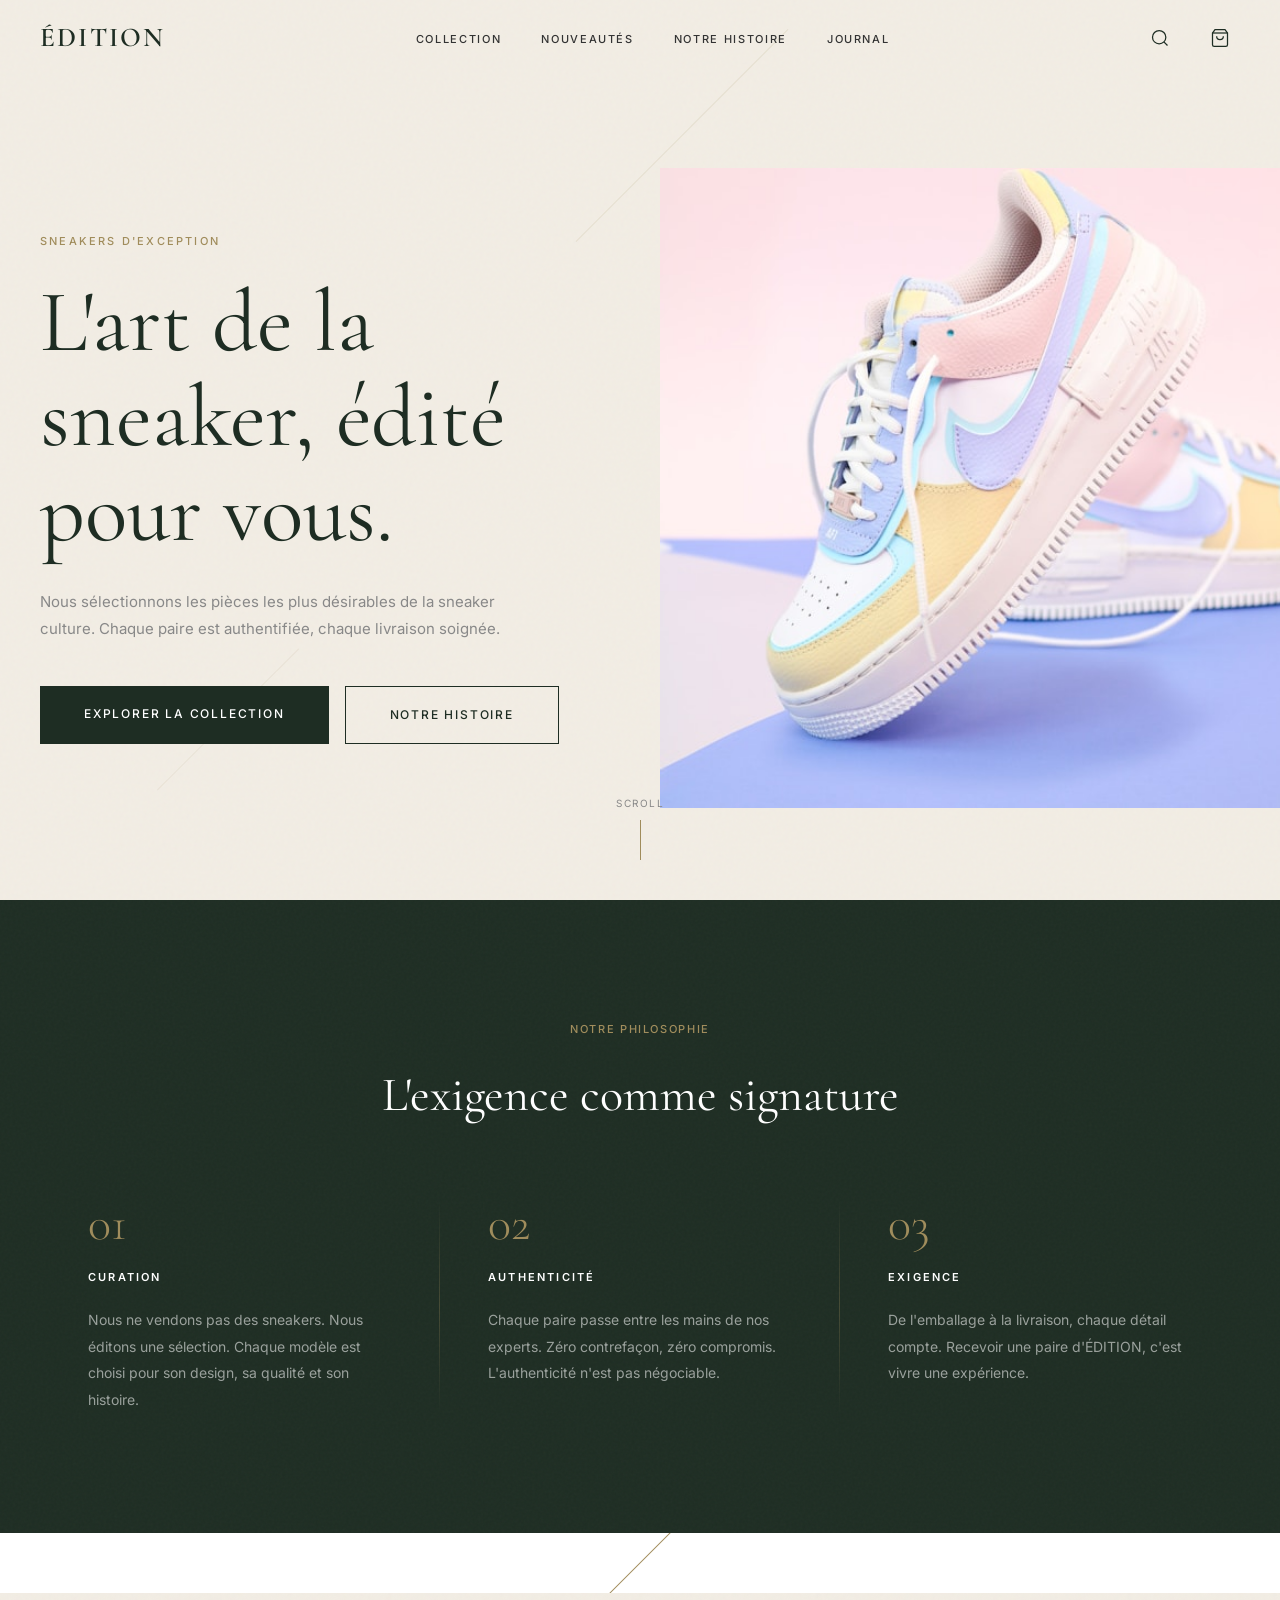
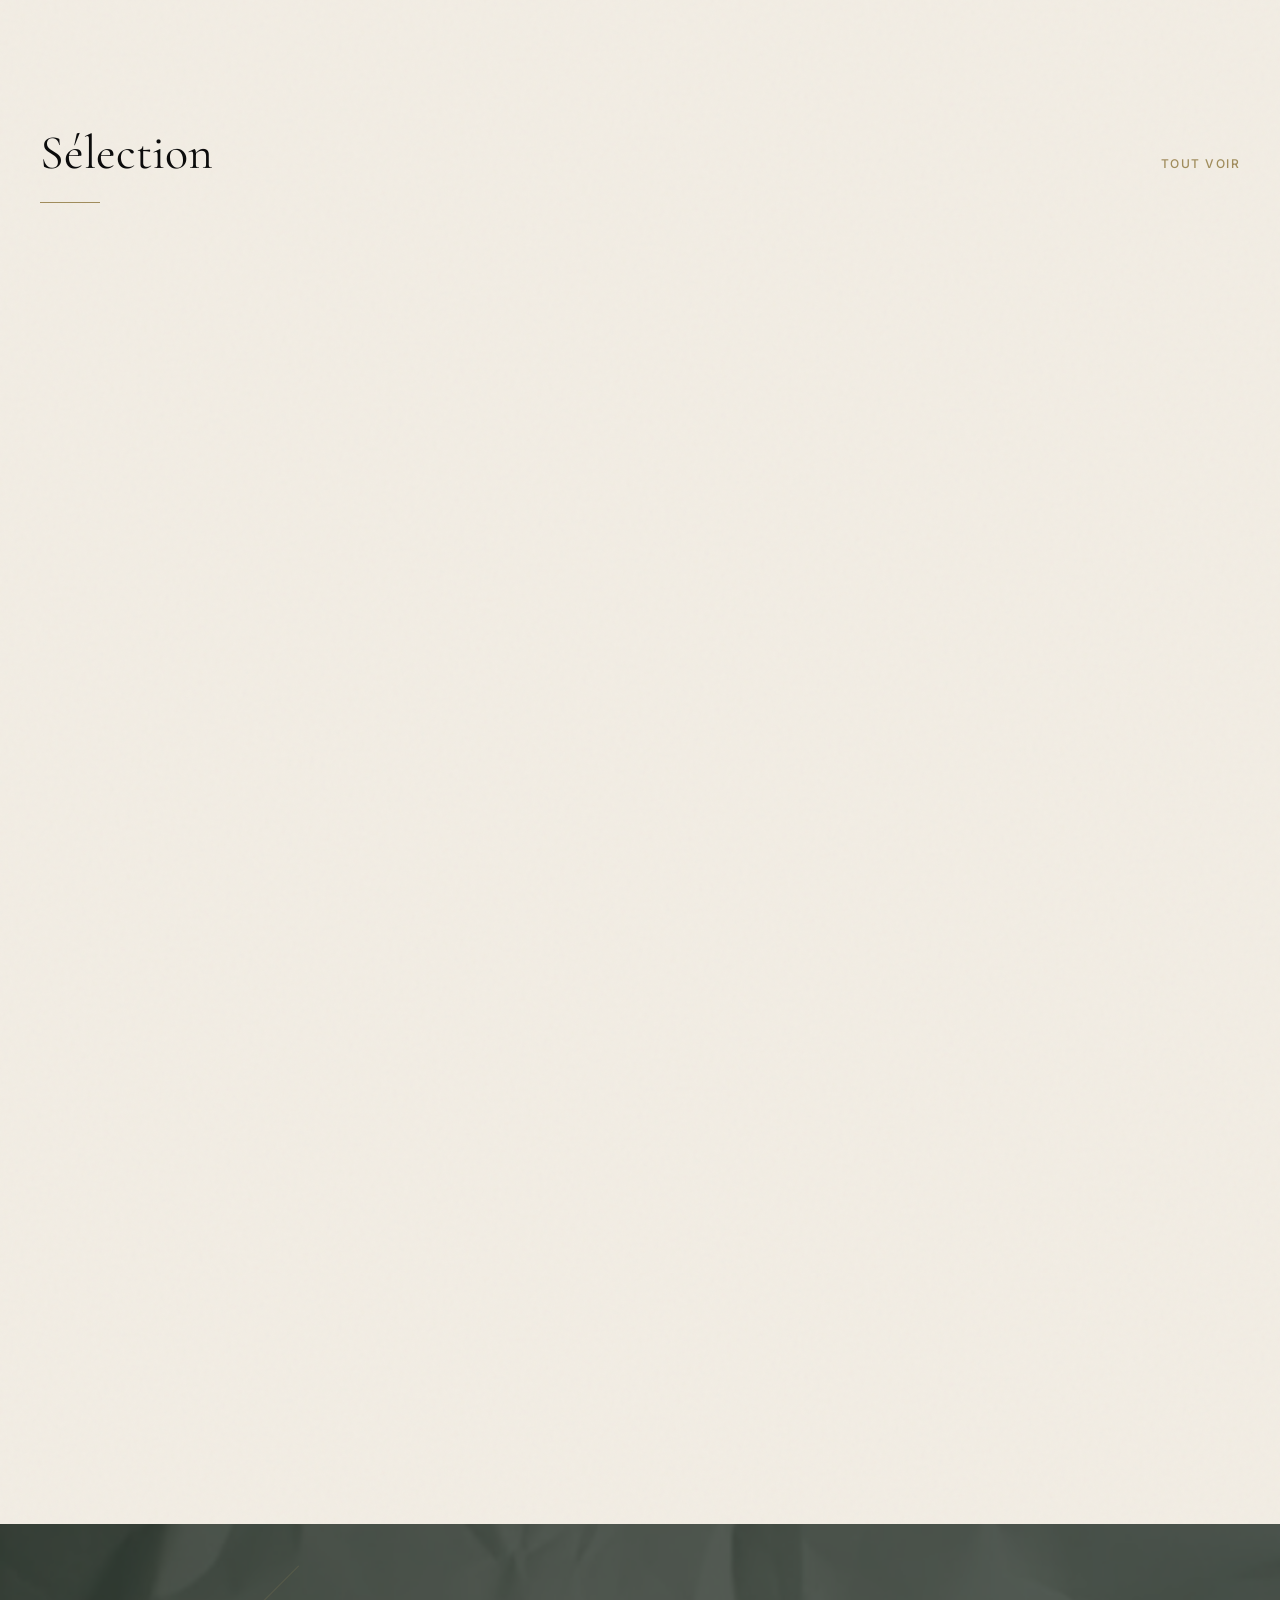
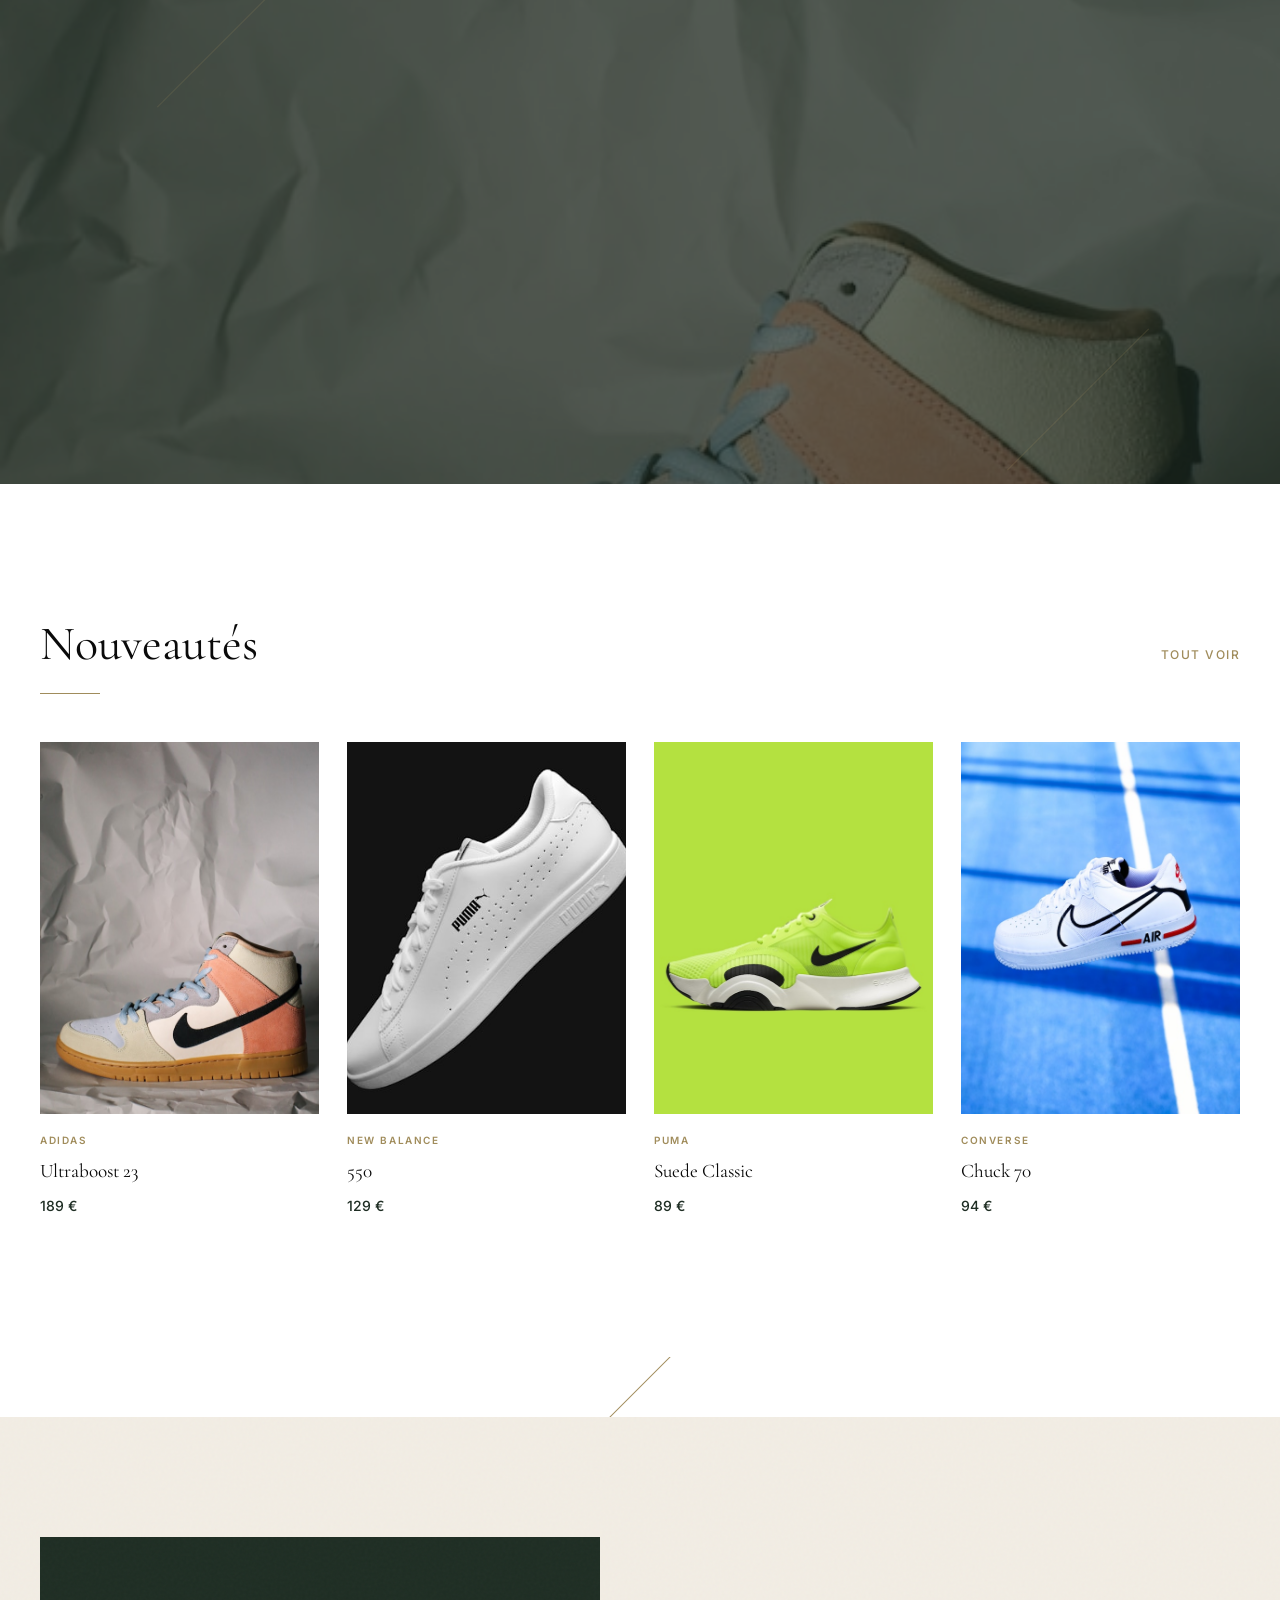
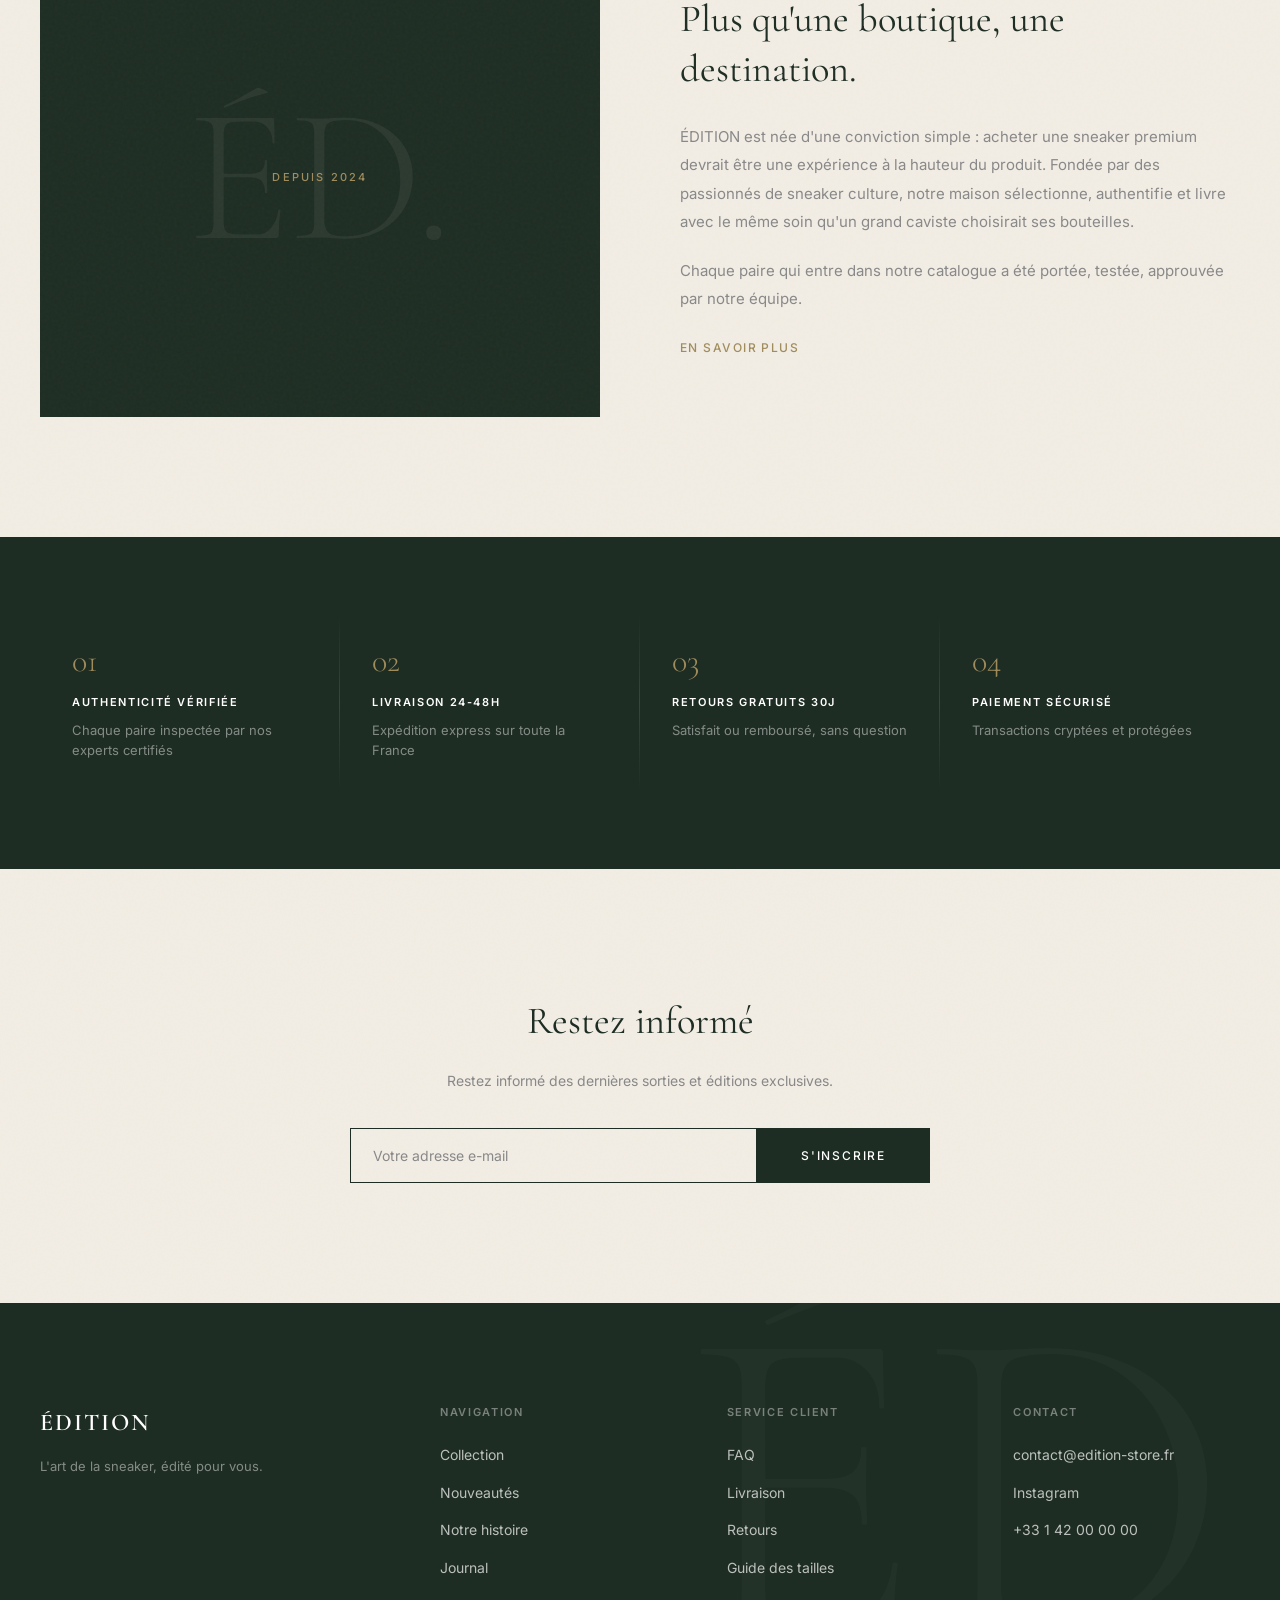
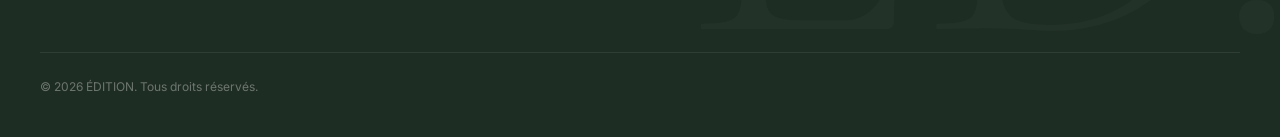
==== commit 26f55d24: "ADN graphique ÉDITION: olive/crème/or, grain texture, slash motif, scroll reveal, navbar signature" ====
--- a/index.html
+++ b/index.html
@@ -41,7 +41,9 @@
     </nav>
 
     <!-- HERO -->
-    <section class="hero">
+    <section class="hero grain">
+        <div class="hero-slash"></div>
+        <div class="hero-slash-2"></div>
         <div class="hero-inner">
             <div class="hero-text">
                 <span class="hero-label">SNEAKERS D'EXCEPTION</span>
@@ -56,37 +58,48 @@
                 <img src="img/sneaker-3.jpg" alt="AF1 Shadow Pastel">
             </div>
         </div>
+        <div class="scroll-indicator" id="scrollIndicator">
+            <span>Scroll</span>
+            <div class="scroll-arrow"></div>
+        </div>
     </section>
 
     <!-- BRAND DNA -->
-    <section class="brand-dna">
-        <div class="container">
-            <h2 class="section-title">Notre philosophie</h2>
+    <section class="brand-dna grain">
+        <div class="container">
+            <span class="section-label reveal">NOTRE PHILOSOPHIE</span>
+            <h2 class="section-title reveal">L'exigence comme signature</h2>
             <div class="dna-grid">
-                <div class="dna-item">
+                <div class="dna-item reveal">
+                    <span class="dna-number">01</span>
                     <h3 class="dna-label">CURATION</h3>
                     <p>Nous ne vendons pas des sneakers. Nous éditons une sélection. Chaque modèle est choisi pour son design, sa qualité et son histoire.</p>
                 </div>
-                <div class="dna-item">
+                <div class="dna-item reveal">
+                    <span class="dna-number">02</span>
                     <h3 class="dna-label">AUTHENTICITÉ</h3>
-                    <p>Chaque paire passe entre les mains de nos experts. Zéro contrefaçon, zéro compromis.</p>
-                </div>
-                <div class="dna-item">
+                    <p>Chaque paire passe entre les mains de nos experts. Zéro contrefaçon, zéro compromis. L'authenticité n'est pas négociable.</p>
+                </div>
+                <div class="dna-item reveal">
+                    <span class="dna-number">03</span>
                     <h3 class="dna-label">EXIGENCE</h3>
-                    <p>De l'emballage à la livraison, chaque détail compte. Recevoir une paire d'ÉDITION, c'est une expérience.</p>
-                </div>
-            </div>
-        </div>
-    </section>
+                    <p>De l'emballage à la livraison, chaque détail compte. Recevoir une paire d'ÉDITION, c'est vivre une expérience.</p>
+                </div>
+            </div>
+        </div>
+    </section>
+
+    <!-- SLASH SEPARATOR -->
+    <div class="slash-separator"></div>
 
     <!-- SÉLECTION -->
-    <section class="section-products">
-        <div class="container">
-            <div class="section-header">
-                <h2 class="section-title">Sélection</h2>
-                <a href="shop.html" class="section-link">Tout voir &rarr;</a>
-            </div>
-            <div class="product-grid product-grid-2x2" id="featuredGrid"></div>
+    <section class="section-products bg-cream grain">
+        <div class="container">
+            <div class="section-header reveal">
+                <h2 class="section-title section-title-underline">Sélection</h2>
+                <a href="shop.html" class="section-link">Tout voir</a>
+            </div>
+            <div class="product-grid product-grid-2x2 reveal" id="featuredGrid"></div>
         </div>
     </section>
 
@@ -94,34 +107,41 @@
     <section class="banner">
         <img src="img/sneaker-5.jpg" alt="Collection Automne 2026" class="banner-img">
         <div class="banner-overlay">
-            <span class="banner-label">AUTOMNE 2026</span>
-            <h2 class="banner-title">Nouvelle collection Automne 2026</h2>
-            <a href="shop.html" class="banner-link">Découvrir</a>
+            <div class="banner-slash banner-slash-1"></div>
+            <div class="banner-slash banner-slash-2"></div>
+            <span class="banner-label reveal">AUTOMNE 2026</span>
+            <h2 class="banner-title reveal">Nouvelle collection Automne 2026</h2>
+            <a href="shop.html" class="banner-link reveal">Découvrir</a>
         </div>
     </section>
 
     <!-- NOUVEAUTÉS -->
-    <section class="section-products">
-        <div class="container">
-            <div class="section-header">
-                <h2 class="section-title">Nouveautés</h2>
-                <a href="shop.html" class="section-link">Tout voir &rarr;</a>
-            </div>
-            <div class="product-grid product-grid-4" id="newGrid"></div>
-        </div>
-    </section>
+    <section class="section-products bg-white">
+        <div class="container">
+            <div class="section-header reveal">
+                <h2 class="section-title section-title-underline">Nouveautés</h2>
+                <a href="shop.html" class="section-link">Tout voir</a>
+            </div>
+            <div class="product-grid product-grid-4 reveal" id="newGrid"></div>
+        </div>
+    </section>
+
+    <!-- SLASH SEPARATOR -->
+    <div class="slash-separator"></div>
 
     <!-- NOTRE HISTOIRE -->
-    <section class="notre-histoire" id="histoire">
+    <section class="notre-histoire grain" id="histoire">
         <div class="container">
             <div class="histoire-grid">
-                <div class="histoire-left">
-                    <h2 class="histoire-title">Plus qu'une boutique, une destination.</h2>
-                </div>
-                <div class="histoire-right">
-                    <p>ÉDITION est née d'une conviction simple&nbsp;: acheter une sneaker premium devrait être une expérience à la hauteur du produit. Fondée par des passionnés de sneaker culture, notre maison sélectionne, authentifie et livre avec le même soin qu'un grand caviste choisirait ses bouteilles.</p>
+                <div class="histoire-image-block reveal">
+                    <span class="histoire-monogram">ÉD.</span>
+                    <span class="histoire-image-label">DEPUIS 2024</span>
+                </div>
+                <div class="histoire-right reveal">
+                    <h2 class="histoire-quote">Plus qu'une boutique, une destination.</h2>
+                    <p>ÉDITION est née d'une conviction simple : acheter une sneaker premium devrait être une expérience à la hauteur du produit. Fondée par des passionnés de sneaker culture, notre maison sélectionne, authentifie et livre avec le même soin qu'un grand caviste choisirait ses bouteilles.</p>
                     <p>Chaque paire qui entre dans notre catalogue a été portée, testée, approuvée par notre équipe.</p>
-                    <a href="#" class="text-link">En savoir plus &rarr;</a>
+                    <a href="#" class="text-link">En savoir plus</a>
                 </div>
             </div>
         </div>
@@ -131,19 +151,23 @@
     <section class="services">
         <div class="container">
             <div class="services-grid">
-                <div class="service-item">
+                <div class="service-item reveal">
+                    <span class="service-number">01</span>
                     <span class="service-label">AUTHENTICITÉ VÉRIFIÉE</span>
-                    <p>Chaque paire inspectée par nos experts</p>
-                </div>
-                <div class="service-item">
+                    <p>Chaque paire inspectée par nos experts certifiés</p>
+                </div>
+                <div class="service-item reveal">
+                    <span class="service-number">02</span>
                     <span class="service-label">LIVRAISON 24-48H</span>
                     <p>Expédition express sur toute la France</p>
                 </div>
-                <div class="service-item">
+                <div class="service-item reveal">
+                    <span class="service-number">03</span>
                     <span class="service-label">RETOURS GRATUITS 30J</span>
                     <p>Satisfait ou remboursé, sans question</p>
                 </div>
-                <div class="service-item">
+                <div class="service-item reveal">
+                    <span class="service-number">04</span>
                     <span class="service-label">PAIEMENT SÉCURISÉ</span>
                     <p>Transactions cryptées et protégées</p>
                 </div>
@@ -152,9 +176,9 @@
     </section>
 
     <!-- NEWSLETTER -->
-    <section class="newsletter" id="journal">
-        <div class="container">
-            <div class="newsletter-inner">
+    <section class="newsletter grain" id="journal">
+        <div class="container">
+            <div class="newsletter-inner reveal">
                 <h2 class="newsletter-title">Restez informé</h2>
                 <p class="newsletter-desc">Restez informé des dernières sorties et éditions exclusives.</p>
                 <form class="newsletter-form" id="newsletterForm">
@@ -167,6 +191,7 @@
 
     <!-- FOOTER -->
     <footer class="footer">
+        <span class="footer-watermark">ÉD.</span>
         <div class="container">
             <div class="footer-grid">
                 <div class="footer-brand">
--- a/style.css
+++ b/style.css
@@ -1,4 +1,5 @@
 /* ===== ÉDITION — Luxury Sneaker E-commerce ===== */
+/* ===== Brand DNA: Olive + Cream + Gold + Diagonal Slash + Grain ===== */
 
 /* --- Reset & Base --- */
 *,
@@ -10,15 +11,19 @@
 }
 
 :root {
-    --white: #FFFFFF;
-    --cream: #F5F5F0;
+    --olive: #1E2D23;
+    --olive-light: #2A3E30;
+    --cream: #F2EDE4;
+    --cream-dark: #E8E0D4;
+    --gold: #A08C5B;
+    --gold-light: #C4B078;
     --dark: #0A0A0A;
     --text: #333333;
-    --muted: #999999;
-    --gold: #8B7355;
-    --border: #EBEBEB;
-    --font-serif: 'Cormorant Garamond', 'Georgia', serif;
-    --font-sans: 'Inter', 'Helvetica Neue', sans-serif;
+    --text-muted: #888888;
+    --white: #FFFFFF;
+    --border: #D8D2C8;
+    --font-serif: 'Cormorant Garamond', Georgia, serif;
+    --font-sans: 'Inter', -apple-system, sans-serif;
 }
 
 html {
@@ -69,9 +74,55 @@
 }
 
 .container {
-    max-width: 1320px;
+    max-width: 1400px;
     margin: 0 auto;
     padding: 0 40px;
+}
+
+/* --- Grain Texture --- */
+.grain {
+    position: relative;
+}
+
+.grain::after {
+    content: '';
+    position: absolute;
+    inset: 0;
+    opacity: 0.03;
+    background-image: url("data:image/svg+xml,%3Csvg viewBox='0 0 256 256' xmlns='http://www.w3.org/2000/svg'%3E%3Cfilter id='noise'%3E%3CfeTurbulence type='fractalNoise' baseFrequency='0.9' numOctaves='4' stitchTiles='stitch'/%3E%3C/filter%3E%3Crect width='100%25' height='100%25' filter='url(%23noise)'/%3E%3C/svg%3E");
+    pointer-events: none;
+    z-index: 1;
+}
+
+/* --- Scroll Reveal --- */
+.reveal {
+    opacity: 0;
+    transform: translateY(30px);
+    transition: opacity 0.8s ease, transform 0.8s ease;
+}
+
+.reveal.revealed {
+    opacity: 1;
+    transform: translateY(0);
+}
+
+/* --- Diagonal Slash Motif --- */
+.slash-separator {
+    position: relative;
+    width: 100%;
+    height: 60px;
+    overflow: hidden;
+}
+
+.slash-separator::before {
+    content: '';
+    position: absolute;
+    top: 50%;
+    left: 50%;
+    width: 120px;
+    height: 1px;
+    background: var(--gold);
+    transform: translate(-50%, -50%) rotate(-45deg);
 }
 
 /* --- Typography --- */
@@ -80,12 +131,38 @@
     font-weight: 400;
 }
 
+.section-label {
+    font-family: var(--font-sans);
+    font-size: 11px;
+    font-weight: 500;
+    letter-spacing: 0.15em;
+    text-transform: uppercase;
+    color: var(--gold);
+    display: block;
+    margin-bottom: 16px;
+}
+
 .section-title {
     font-family: var(--font-serif);
-    font-size: 2.2rem;
+    font-size: clamp(2rem, 4vw, 3rem);
     font-weight: 400;
     margin-bottom: 48px;
     color: var(--dark);
+}
+
+.section-title-underline {
+    position: relative;
+    display: inline-block;
+}
+
+.section-title-underline::after {
+    content: '';
+    position: absolute;
+    bottom: -8px;
+    left: 0;
+    width: 60px;
+    height: 1px;
+    background: var(--gold);
 }
 
 /* --- Buttons --- */
@@ -94,32 +171,32 @@
     font-family: var(--font-sans);
     font-size: 12px;
     font-weight: 500;
-    letter-spacing: 0.12em;
+    letter-spacing: 0.15em;
     text-transform: uppercase;
-    padding: 16px 40px;
-    transition: all 0.3s ease;
+    padding: 18px 44px;
+    transition: all 0.4s ease;
     text-align: center;
     border: none;
     cursor: pointer;
 }
 
 .btn-primary {
-    background: var(--dark);
+    background: var(--olive);
     color: var(--white);
 }
 
 .btn-primary:hover {
-    background: #222;
+    background: var(--olive-light);
 }
 
 .btn-outline {
     background: transparent;
-    color: var(--dark);
-    border: 1px solid var(--dark);
+    color: var(--olive);
+    border: 1px solid var(--olive);
 }
 
 .btn-outline:hover {
-    background: var(--dark);
+    background: var(--olive);
     color: var(--white);
 }
 
@@ -130,9 +207,9 @@
     left: 0;
     right: 0;
     z-index: 1000;
-    background: var(--white);
-    border-bottom: 1px solid var(--border);
-    transition: transform 0.35s ease, box-shadow 0.35s ease;
+    background: transparent;
+    border-bottom: 1px solid transparent;
+    transition: background 0.4s ease, border-color 0.4s ease, transform 0.35s ease;
 }
 
 .navbar-hidden {
@@ -140,25 +217,56 @@
 }
 
 .navbar-scrolled {
-    box-shadow: 0 1px 20px rgba(0, 0, 0, 0.04);
+    background: var(--olive);
+    border-bottom-color: rgba(255, 255, 255, 0.08);
+}
+
+.navbar-scrolled .navbar-logo {
+    color: var(--white);
+}
+
+.navbar-scrolled .navbar-links a {
+    color: rgba(255, 255, 255, 0.75);
+}
+
+.navbar-scrolled .navbar-links a:hover {
+    color: var(--white);
+}
+
+.navbar-scrolled .navbar-links a::after {
+    background: var(--gold);
+}
+
+.navbar-scrolled .icon-btn {
+    color: var(--white);
+}
+
+.navbar-scrolled .hamburger span {
+    background: var(--white);
+}
+
+.navbar-scrolled .cart-badge {
+    background: var(--gold);
+    color: var(--white);
 }
 
 .navbar-inner {
     display: flex;
     align-items: center;
     justify-content: space-between;
-    height: 72px;
-    max-width: 1320px;
+    height: 76px;
+    max-width: 1400px;
     margin: 0 auto;
     padding: 0 40px;
 }
 
 .navbar-logo {
     font-family: var(--font-serif);
-    font-size: 1.6rem;
+    font-size: 1.7rem;
     font-weight: 600;
     letter-spacing: 0.08em;
-    color: var(--dark);
+    color: var(--olive);
+    transition: color 0.4s ease;
 }
 
 .navbar-links {
@@ -169,9 +277,9 @@
 .navbar-links a {
     font-size: 11px;
     font-weight: 500;
-    letter-spacing: 0.14em;
+    letter-spacing: 0.15em;
     color: var(--text);
-    transition: color 0.2s;
+    transition: color 0.3s ease;
     position: relative;
 }
 
@@ -182,7 +290,7 @@
     left: 0;
     width: 0;
     height: 1px;
-    background: var(--dark);
+    background: var(--olive);
     transition: width 0.3s ease;
 }
 
@@ -192,7 +300,7 @@
 }
 
 .navbar-links a:hover {
-    color: var(--dark);
+    color: var(--olive);
 }
 
 .navbar-actions {
@@ -208,8 +316,8 @@
     justify-content: center;
     width: 40px;
     height: 40px;
-    color: var(--dark);
-    transition: opacity 0.2s;
+    color: var(--olive);
+    transition: color 0.4s ease, opacity 0.3s;
 }
 
 .icon-btn:hover {
@@ -222,7 +330,7 @@
     right: 0;
     width: 18px;
     height: 18px;
-    background: var(--dark);
+    background: var(--gold);
     color: var(--white);
     font-size: 10px;
     font-weight: 600;
@@ -246,7 +354,7 @@
     display: block;
     width: 24px;
     height: 1.5px;
-    background: var(--dark);
+    background: var(--olive);
     transition: all 0.3s ease;
 }
 
@@ -267,21 +375,54 @@
     min-height: 100vh;
     display: flex;
     align-items: center;
-    padding-top: 72px;
+    background: var(--cream);
+    position: relative;
+    overflow: hidden;
+    padding-top: 76px;
+}
+
+/* Diagonal decorative line in hero background */
+.hero-slash {
+    position: absolute;
+    top: 15%;
+    right: 35%;
+    width: 300px;
+    height: 1px;
+    background: var(--gold);
+    opacity: 0.15;
+    transform: rotate(-45deg);
+    pointer-events: none;
+    z-index: 1;
+}
+
+.hero-slash-2 {
+    position: absolute;
+    bottom: 20%;
+    left: 10%;
+    width: 200px;
+    height: 1px;
+    background: var(--gold);
+    opacity: 0.1;
+    transform: rotate(-45deg);
+    pointer-events: none;
+    z-index: 1;
 }
 
 .hero-inner {
     display: grid;
     grid-template-columns: 1fr 1fr;
-    gap: 80px;
+    gap: 40px;
     align-items: center;
-    max-width: 1320px;
+    max-width: 1400px;
     margin: 0 auto;
     padding: 60px 40px;
     width: 100%;
+    position: relative;
+    z-index: 2;
 }
 
 .hero-label {
+    font-family: var(--font-sans);
     font-size: 11px;
     font-weight: 500;
     letter-spacing: 0.2em;
@@ -292,19 +433,19 @@
 
 .hero-title {
     font-family: var(--font-serif);
-    font-size: 3.8rem;
+    font-size: clamp(3rem, 7vw, 5.5rem);
     font-weight: 400;
-    line-height: 1.15;
-    color: var(--dark);
-    margin-bottom: 24px;
+    line-height: 1.08;
+    color: var(--olive);
+    margin-bottom: 28px;
 }
 
 .hero-desc {
     font-size: 15px;
     line-height: 1.8;
-    color: var(--muted);
+    color: var(--text-muted);
     max-width: 460px;
-    margin-bottom: 40px;
+    margin-bottom: 44px;
 }
 
 .hero-buttons {
@@ -315,28 +456,113 @@
 
 .hero-image {
     position: relative;
+    margin-right: -80px;
 }
 
 .hero-image img {
     width: 100%;
-    height: 600px;
+    height: 640px;
     object-fit: cover;
-}
-
-/* --- Brand DNA --- */
+    transition: filter 0.6s ease;
+}
+
+/* Scroll indicator */
+.scroll-indicator {
+    position: absolute;
+    bottom: 40px;
+    left: 50%;
+    transform: translateX(-50%);
+    display: flex;
+    flex-direction: column;
+    align-items: center;
+    gap: 8px;
+    color: var(--text-muted);
+    font-size: 10px;
+    letter-spacing: 0.15em;
+    text-transform: uppercase;
+    z-index: 2;
+    transition: opacity 0.4s ease;
+}
+
+.scroll-indicator.hidden {
+    opacity: 0;
+    pointer-events: none;
+}
+
+.scroll-arrow {
+    width: 1px;
+    height: 40px;
+    background: var(--gold);
+    position: relative;
+    overflow: hidden;
+}
+
+.scroll-arrow::after {
+    content: '';
+    position: absolute;
+    top: -100%;
+    left: 0;
+    width: 100%;
+    height: 100%;
+    background: var(--olive);
+    animation: scrollArrow 1.5s ease infinite;
+}
+
+@keyframes scrollArrow {
+    0% { top: -100%; }
+    100% { top: 100%; }
+}
+
+/* --- Brand DNA / Notre philosophie --- */
 .brand-dna {
-    background: var(--cream);
-    padding: 100px 0;
+    background: var(--olive);
+    padding: 120px 0;
+    position: relative;
+    overflow: hidden;
+}
+
+.brand-dna .section-label {
+    color: var(--gold);
+    text-align: center;
 }
 
 .brand-dna .section-title {
     text-align: center;
+    color: var(--white);
+    margin-bottom: 64px;
 }
 
 .dna-grid {
     display: grid;
     grid-template-columns: repeat(3, 1fr);
-    gap: 60px;
+    gap: 0;
+}
+
+.dna-item {
+    padding: 0 48px;
+    position: relative;
+}
+
+/* Gold slash separator between columns */
+.dna-item:not(:last-child)::after {
+    content: '';
+    position: absolute;
+    top: 0;
+    right: 0;
+    width: 1px;
+    height: 100%;
+    background: linear-gradient(to bottom, transparent, var(--gold), transparent);
+    opacity: 0.3;
+}
+
+.dna-number {
+    font-family: var(--font-serif);
+    font-size: 3rem;
+    font-weight: 300;
+    color: var(--gold);
+    display: block;
+    margin-bottom: 20px;
+    line-height: 1;
 }
 
 .dna-label {
@@ -345,25 +571,33 @@
     font-weight: 600;
     letter-spacing: 0.2em;
     margin-bottom: 20px;
-    color: var(--dark);
+    color: var(--white);
 }
 
 .dna-item p {
     font-size: 14px;
-    line-height: 1.8;
-    color: var(--muted);
+    line-height: 1.9;
+    color: rgba(255, 255, 255, 0.55);
 }
 
 /* --- Products Section --- */
 .section-products {
-    padding: 100px 0;
+    padding: 120px 0;
+}
+
+.section-products.bg-cream {
+    background: var(--cream);
+}
+
+.section-products.bg-white {
+    background: var(--white);
 }
 
 .section-header {
     display: flex;
     align-items: baseline;
     justify-content: space-between;
-    margin-bottom: 48px;
+    margin-bottom: 56px;
 }
 
 .section-header .section-title {
@@ -371,20 +605,22 @@
 }
 
 .section-link {
-    font-size: 13px;
-    font-weight: 400;
-    color: var(--muted);
-    transition: color 0.2s;
+    font-size: 12px;
+    font-weight: 500;
+    letter-spacing: 0.12em;
+    text-transform: uppercase;
+    color: var(--gold);
+    transition: color 0.3s;
 }
 
 .section-link:hover {
-    color: var(--dark);
+    color: var(--olive);
 }
 
 /* Product Grid */
 .product-grid {
     display: grid;
-    gap: 24px;
+    gap: 28px;
 }
 
 .product-grid-2x2 {
@@ -409,14 +645,56 @@
     position: relative;
     overflow: hidden;
     background: var(--cream);
-    aspect-ratio: 1 / 1;
+}
+
+.product-grid-2x2 .product-card-image {
+    aspect-ratio: 4 / 3;
+}
+
+.product-grid-4 .product-card-image {
+    aspect-ratio: 3 / 4;
 }
 
 .product-card-image img {
     width: 100%;
     height: 100%;
     object-fit: cover;
-    transition: transform 0.6s ease;
+    transition: transform 0.6s ease, filter 0.6s ease;
+}
+
+/* Diagonal slash on hover */
+.product-card-image::before {
+    content: '';
+    position: absolute;
+    top: -100%;
+    left: -100%;
+    width: 200%;
+    height: 1px;
+    background: rgba(255, 255, 255, 0.6);
+    transform: rotate(-45deg);
+    transition: top 0.6s ease, left 0.6s ease;
+    z-index: 3;
+    pointer-events: none;
+}
+
+.product-card:hover .product-card-image::before {
+    top: 50%;
+    left: 0;
+}
+
+/* Warm cream tint on hover */
+.product-card-image::after {
+    content: '';
+    position: absolute;
+    inset: 0;
+    background: rgba(242, 237, 228, 0);
+    transition: background 0.6s ease;
+    z-index: 2;
+    pointer-events: none;
+}
+
+.product-card:hover .product-card-image::after {
+    background: rgba(242, 237, 228, 0.15);
 }
 
 .product-card:hover .product-card-image img {
@@ -424,21 +702,22 @@
 }
 
 .product-card-info {
-    padding: 16px 0;
+    padding: 18px 0;
 }
 
 .product-card-brand {
     font-size: 10px;
     font-weight: 600;
     letter-spacing: 0.16em;
-    color: var(--muted);
+    color: var(--gold);
     display: block;
-    margin-bottom: 4px;
+    margin-bottom: 6px;
+    text-transform: uppercase;
 }
 
 .product-card-name {
     font-family: var(--font-serif);
-    font-size: 1.15rem;
+    font-size: 1.2rem;
     font-weight: 400;
     color: var(--dark);
     margin-bottom: 6px;
@@ -447,7 +726,7 @@
 .product-card-price {
     font-size: 14px;
     font-weight: 500;
-    color: var(--dark);
+    color: var(--olive);
 }
 
 .btn-add-to-cart {
@@ -455,19 +734,19 @@
     bottom: 80px;
     left: 0;
     right: 0;
-    background: var(--dark);
+    background: var(--olive);
     color: var(--white);
     font-size: 11px;
     font-weight: 500;
-    letter-spacing: 0.14em;
+    letter-spacing: 0.15em;
     text-transform: uppercase;
     padding: 14px;
     text-align: center;
     opacity: 0;
     transform: translateY(10px);
-    transition: all 0.3s ease;
+    transition: all 0.4s ease;
     cursor: pointer;
-    z-index: 2;
+    z-index: 4;
 }
 
 .product-card:hover .btn-add-to-cart {
@@ -476,13 +755,13 @@
 }
 
 .btn-add-to-cart:hover {
-    background: #222;
+    background: var(--olive-light);
 }
 
 /* --- Banner --- */
 .banner {
     position: relative;
-    height: 520px;
+    height: 560px;
     overflow: hidden;
 }
 
@@ -495,7 +774,7 @@
 .banner-overlay {
     position: absolute;
     inset: 0;
-    background: rgba(0, 0, 0, 0.5);
+    background: rgba(30, 45, 35, 0.7);
     display: flex;
     flex-direction: column;
     align-items: center;
@@ -504,79 +783,141 @@
     color: var(--white);
 }
 
+/* Decorative diagonal slashes on banner */
+.banner-slash {
+    position: absolute;
+    width: 200px;
+    height: 1px;
+    background: var(--gold);
+    opacity: 0.2;
+    transform: rotate(-45deg);
+    pointer-events: none;
+}
+
+.banner-slash-1 {
+    top: 20%;
+    left: 10%;
+}
+
+.banner-slash-2 {
+    bottom: 15%;
+    right: 8%;
+}
+
 .banner-label {
+    font-family: var(--font-sans);
     font-size: 11px;
     font-weight: 500;
     letter-spacing: 0.2em;
-    margin-bottom: 16px;
-    color: rgba(255, 255, 255, 0.7);
+    margin-bottom: 20px;
+    color: var(--gold-light);
 }
 
 .banner-title {
     font-family: var(--font-serif);
-    font-size: 3rem;
+    font-size: clamp(2.2rem, 5vw, 3.5rem);
     font-weight: 400;
-    margin-bottom: 32px;
+    margin-bottom: 36px;
+    max-width: 700px;
+    line-height: 1.15;
 }
 
 .banner-link {
+    font-family: var(--font-sans);
     font-size: 12px;
     font-weight: 500;
-    letter-spacing: 0.14em;
+    letter-spacing: 0.15em;
     text-transform: uppercase;
     color: var(--white);
-    border-bottom: 1px solid var(--white);
-    padding-bottom: 4px;
-    transition: opacity 0.2s;
+    border-bottom: 1px solid var(--gold);
+    padding-bottom: 6px;
+    transition: color 0.3s, border-color 0.3s;
 }
 
 .banner-link:hover {
-    opacity: 0.7;
+    color: var(--gold-light);
+    border-color: var(--gold-light);
 }
 
 /* --- Notre Histoire --- */
 .notre-histoire {
     background: var(--cream);
     padding: 120px 0;
+    position: relative;
 }
 
 .histoire-grid {
     display: grid;
     grid-template-columns: 1fr 1fr;
     gap: 80px;
-    align-items: start;
-}
-
-.histoire-title {
+    align-items: center;
+}
+
+.histoire-image-block {
+    background: var(--olive);
+    position: relative;
+    height: 480px;
+    display: flex;
+    align-items: center;
+    justify-content: center;
+    overflow: hidden;
+}
+
+.histoire-monogram {
     font-family: var(--font-serif);
-    font-size: 2.8rem;
+    font-size: 12rem;
+    font-weight: 300;
+    color: rgba(255, 255, 255, 0.06);
+    line-height: 1;
+    user-select: none;
+    position: absolute;
+}
+
+.histoire-image-label {
+    font-family: var(--font-sans);
+    font-size: 11px;
+    font-weight: 500;
+    letter-spacing: 0.2em;
+    text-transform: uppercase;
+    color: var(--gold);
+    position: relative;
+    z-index: 2;
+}
+
+.histoire-quote {
+    font-family: var(--font-serif);
+    font-size: clamp(1.8rem, 3vw, 2.4rem);
     font-weight: 400;
-    line-height: 1.2;
-    color: var(--dark);
+    line-height: 1.3;
+    color: var(--olive);
+    margin-bottom: 28px;
 }
 
 .histoire-right p {
     font-size: 15px;
     line-height: 1.9;
-    color: var(--muted);
+    color: var(--text-muted);
     margin-bottom: 20px;
 }
 
 .text-link {
-    font-size: 13px;
+    font-family: var(--font-sans);
+    font-size: 12px;
     font-weight: 500;
-    color: var(--dark);
-    transition: opacity 0.2s;
+    letter-spacing: 0.12em;
+    text-transform: uppercase;
+    color: var(--gold);
+    transition: color 0.3s;
 }
 
 .text-link:hover {
-    opacity: 0.6;
+    color: var(--olive);
 }
 
 /* --- Services --- */
 .services {
+    background: var(--olive);
     padding: 80px 0;
-    border-top: 1px solid var(--border);
 }
 
 .services-grid {
@@ -586,48 +927,75 @@
 }
 
 .service-item {
-    border-top: 1px solid var(--border);
-    padding: 28px 24px 28px 0;
+    padding: 28px 32px;
+    position: relative;
+}
+
+/* Gold border between columns */
+.service-item:not(:last-child)::after {
+    content: '';
+    position: absolute;
+    top: 0;
+    right: 0;
+    width: 1px;
+    height: 100%;
+    background: linear-gradient(to bottom, transparent, var(--gold), transparent);
+    opacity: 0.25;
+}
+
+.service-number {
+    font-family: var(--font-serif);
+    font-size: 2rem;
+    font-weight: 300;
+    color: var(--gold);
+    display: block;
+    margin-bottom: 16px;
+    line-height: 1;
 }
 
 .service-label {
+    font-family: var(--font-sans);
     font-size: 11px;
     font-weight: 600;
-    letter-spacing: 0.14em;
-    color: var(--dark);
+    letter-spacing: 0.15em;
+    color: var(--white);
     display: block;
     margin-bottom: 8px;
 }
 
 .service-item p {
     font-size: 13px;
-    color: var(--muted);
+    color: rgba(255, 255, 255, 0.45);
+    line-height: 1.6;
 }
 
 /* --- Newsletter --- */
 .newsletter {
-    padding: 100px 0;
-    border-top: 1px solid var(--border);
+    background: var(--cream);
+    padding: 120px 0;
+    position: relative;
 }
 
 .newsletter-inner {
-    max-width: 560px;
+    max-width: 580px;
     margin: 0 auto;
     text-align: center;
+    position: relative;
+    z-index: 2;
 }
 
 .newsletter-title {
     font-family: var(--font-serif);
-    font-size: 2rem;
+    font-size: clamp(1.8rem, 3vw, 2.4rem);
     font-weight: 400;
-    margin-bottom: 12px;
-    color: var(--dark);
+    margin-bottom: 14px;
+    color: var(--olive);
 }
 
 .newsletter-desc {
     font-size: 14px;
-    color: var(--muted);
-    margin-bottom: 32px;
+    color: var(--text-muted);
+    margin-bottom: 36px;
 }
 
 .newsletter-form {
@@ -637,16 +1005,21 @@
 
 .newsletter-form input {
     flex: 1;
-    padding: 16px 20px;
-    border: 1px solid var(--border);
+    padding: 18px 22px;
+    border: 1px solid var(--olive);
     outline: none;
     font-size: 14px;
-    transition: border-color 0.2s;
-    background: var(--white);
+    transition: border-color 0.3s;
+    background: transparent;
+    color: var(--olive);
+}
+
+.newsletter-form input::placeholder {
+    color: var(--text-muted);
 }
 
 .newsletter-form input:focus {
-    border-color: var(--dark);
+    border-color: var(--gold);
 }
 
 .newsletter-form .btn {
@@ -655,9 +1028,31 @@
 
 /* --- Footer --- */
 .footer {
-    background: var(--dark);
+    background: var(--olive);
     color: var(--white);
-    padding: 80px 0 40px;
+    padding: 100px 0 40px;
+    position: relative;
+    overflow: hidden;
+}
+
+/* Large ÉD. watermark */
+.footer-watermark {
+    position: absolute;
+    top: -40px;
+    right: -20px;
+    font-family: var(--font-serif);
+    font-size: 28rem;
+    font-weight: 300;
+    color: rgba(255, 255, 255, 0.025);
+    line-height: 1;
+    user-select: none;
+    pointer-events: none;
+    z-index: 0;
+}
+
+.footer .container {
+    position: relative;
+    z-index: 1;
 }
 
 .footer-grid {
@@ -669,7 +1064,7 @@
 
 .footer-logo {
     font-family: var(--font-serif);
-    font-size: 1.4rem;
+    font-size: 1.5rem;
     font-weight: 600;
     letter-spacing: 0.08em;
     color: var(--white);
@@ -679,7 +1074,7 @@
 
 .footer-tagline {
     font-size: 13px;
-    color: rgba(255, 255, 255, 0.5);
+    color: rgba(255, 255, 255, 0.45);
     line-height: 1.6;
 }
 
@@ -687,10 +1082,10 @@
     font-family: var(--font-sans);
     font-size: 11px;
     font-weight: 600;
-    letter-spacing: 0.14em;
+    letter-spacing: 0.15em;
     text-transform: uppercase;
     margin-bottom: 20px;
-    color: rgba(255, 255, 255, 0.5);
+    color: rgba(255, 255, 255, 0.4);
 }
 
 .footer-col ul li {
@@ -699,22 +1094,22 @@
 
 .footer-col ul a {
     font-size: 14px;
-    color: rgba(255, 255, 255, 0.8);
-    transition: color 0.2s;
+    color: rgba(255, 255, 255, 0.7);
+    transition: color 0.3s;
 }
 
 .footer-col ul a:hover {
-    color: var(--white);
+    color: var(--gold);
 }
 
 .footer-bottom {
-    border-top: 1px solid rgba(255, 255, 255, 0.1);
+    border-top: 1px solid rgba(255, 255, 255, 0.08);
     padding-top: 24px;
 }
 
 .footer-bottom p {
     font-size: 12px;
-    color: rgba(255, 255, 255, 0.4);
+    color: rgba(255, 255, 255, 0.35);
 }
 
 /* --- Shop Page --- */
@@ -734,13 +1129,13 @@
     font-family: var(--font-serif);
     font-size: 2.6rem;
     font-weight: 400;
-    color: var(--dark);
+    color: var(--olive);
     display: inline;
 }
 
 .shop-count {
     font-size: 14px;
-    color: var(--muted);
+    color: var(--text-muted);
     margin-left: 12px;
 }
 
@@ -752,7 +1147,7 @@
 
 .shop-sort label {
     font-size: 12px;
-    color: var(--muted);
+    color: var(--text-muted);
     letter-spacing: 0.05em;
 }
 
@@ -784,16 +1179,16 @@
 
 .breadcrumb {
     font-size: 12px;
-    color: var(--muted);
+    color: var(--text-muted);
     margin-bottom: 40px;
 }
 
 .breadcrumb a {
-    transition: color 0.2s;
+    transition: color 0.3s;
 }
 
 .breadcrumb a:hover {
-    color: var(--dark);
+    color: var(--olive);
 }
 
 .breadcrumb-sep {
@@ -824,7 +1219,7 @@
     font-size: 11px;
     font-weight: 600;
     letter-spacing: 0.18em;
-    color: var(--muted);
+    color: var(--gold);
     display: block;
     margin-bottom: 8px;
 }
@@ -833,7 +1228,7 @@
     font-family: var(--font-serif);
     font-size: 2.4rem;
     font-weight: 400;
-    color: var(--dark);
+    color: var(--olive);
     margin-bottom: 16px;
     line-height: 1.2;
 }
@@ -841,7 +1236,7 @@
 .product-detail-price {
     font-size: 18px;
     font-weight: 600;
-    color: var(--dark);
+    color: var(--olive);
     display: block;
     margin-bottom: 28px;
 }
@@ -849,7 +1244,7 @@
 .product-detail-desc {
     font-size: 14px;
     line-height: 1.8;
-    color: var(--muted);
+    color: var(--text-muted);
     margin-bottom: 32px;
 }
 
@@ -864,14 +1259,14 @@
     font-size: 11px;
     font-weight: 600;
     letter-spacing: 0.16em;
-    color: var(--dark);
+    color: var(--olive);
     margin-bottom: 14px;
 }
 
 .product-detail-story p {
     font-size: 13px;
     line-height: 1.8;
-    color: var(--muted);
+    color: var(--text-muted);
 }
 
 /* Size Selector */
@@ -883,7 +1278,7 @@
     font-size: 11px;
     font-weight: 600;
     letter-spacing: 0.16em;
-    color: var(--dark);
+    color: var(--olive);
     display: block;
     margin-bottom: 14px;
 }
@@ -905,18 +1300,18 @@
     font-weight: 500;
     color: var(--text);
     background: var(--white);
-    transition: all 0.2s ease;
+    transition: all 0.3s ease;
     cursor: pointer;
 }
 
 .size-btn:hover {
-    border-color: var(--dark);
+    border-color: var(--olive);
 }
 
 .size-btn.active {
-    background: var(--dark);
+    background: var(--olive);
     color: var(--white);
-    border-color: var(--dark);
+    border-color: var(--olive);
 }
 
 .btn-add-to-cart-detail {
@@ -930,7 +1325,7 @@
 
 .product-detail-services {
     font-size: 12px;
-    color: var(--muted);
+    color: var(--text-muted);
     text-align: center;
     letter-spacing: 0.02em;
 }
@@ -956,13 +1351,20 @@
     animation: shake 0.5s ease;
 }
 
+.size-error {
+    color: #c00;
+    font-size: 13px;
+    margin-top: 12px;
+    font-weight: 500;
+}
+
 /* --- Notification --- */
 .notification {
     position: fixed;
     bottom: 40px;
     left: 50%;
     transform: translateX(-50%) translateY(20px);
-    background: var(--dark);
+    background: var(--olive);
     color: var(--white);
     font-size: 13px;
     font-weight: 500;
@@ -979,6 +1381,226 @@
     transform: translateX(-50%) translateY(0);
 }
 
+/* --- Cart Panel --- */
+.cart-overlay {
+    position: fixed;
+    inset: 0;
+    background: rgba(30, 45, 35, 0.5);
+    z-index: 2000;
+    opacity: 0;
+    visibility: hidden;
+    transition: opacity 0.35s ease, visibility 0.35s ease;
+}
+
+.cart-overlay.open {
+    opacity: 1;
+    visibility: visible;
+}
+
+.cart-panel {
+    position: fixed;
+    top: 0;
+    right: 0;
+    bottom: 0;
+    width: 420px;
+    max-width: 90vw;
+    background: var(--white);
+    z-index: 2001;
+    display: flex;
+    flex-direction: column;
+    transform: translateX(100%);
+    transition: transform 0.35s ease;
+}
+
+.cart-panel.open {
+    transform: translateX(0);
+}
+
+.cart-panel-header {
+    display: flex;
+    align-items: center;
+    justify-content: space-between;
+    padding: 24px 28px;
+    border-bottom: 1px solid var(--border);
+}
+
+.cart-panel-header h3 {
+    font-family: var(--font-sans);
+    font-size: 12px;
+    font-weight: 600;
+    letter-spacing: 0.16em;
+    color: var(--olive);
+}
+
+.cart-panel-close {
+    background: none;
+    border: none;
+    font-size: 24px;
+    color: var(--olive);
+    cursor: pointer;
+    line-height: 1;
+    padding: 4px;
+}
+
+.cart-panel-close:hover {
+    opacity: 0.6;
+}
+
+.cart-panel-body {
+    flex: 1;
+    overflow-y: auto;
+    padding: 0;
+}
+
+.cart-empty {
+    text-align: center;
+    padding: 80px 28px;
+    font-size: 14px;
+    color: var(--text-muted);
+}
+
+.cart-item {
+    display: flex;
+    gap: 16px;
+    padding: 20px 28px;
+    border-bottom: 1px solid var(--border);
+    align-items: flex-start;
+}
+
+.cart-item-img {
+    width: 80px;
+    height: 80px;
+    object-fit: cover;
+    background: var(--cream);
+    flex-shrink: 0;
+}
+
+.cart-item-info {
+    flex: 1;
+    display: flex;
+    flex-direction: column;
+    gap: 2px;
+}
+
+.cart-item-brand {
+    font-size: 10px;
+    font-weight: 600;
+    letter-spacing: 0.12em;
+    color: var(--gold);
+}
+
+.cart-item-name {
+    font-size: 14px;
+    font-weight: 500;
+    color: var(--olive);
+}
+
+.cart-item-size {
+    font-size: 12px;
+    color: var(--text-muted);
+}
+
+.cart-item-price {
+    font-size: 14px;
+    font-weight: 600;
+    color: var(--olive);
+    margin-top: 4px;
+}
+
+.cart-item-actions {
+    display: flex;
+    flex-direction: column;
+    align-items: flex-end;
+    gap: 8px;
+}
+
+.cart-item-qty {
+    display: flex;
+    align-items: center;
+    gap: 0;
+    border: 1px solid var(--border);
+}
+
+.qty-btn {
+    width: 32px;
+    height: 32px;
+    background: none;
+    border: none;
+    font-size: 16px;
+    cursor: pointer;
+    display: flex;
+    align-items: center;
+    justify-content: center;
+    color: var(--olive);
+    transition: background 0.15s;
+}
+
+.qty-btn:hover {
+    background: var(--cream);
+}
+
+.cart-item-qty span {
+    width: 28px;
+    text-align: center;
+    font-size: 13px;
+    font-weight: 500;
+}
+
+.cart-item-remove {
+    background: none;
+    border: none;
+    font-size: 11px;
+    color: var(--text-muted);
+    cursor: pointer;
+    letter-spacing: 0.04em;
+    transition: color 0.15s;
+}
+
+.cart-item-remove:hover {
+    color: #c00;
+}
+
+.cart-panel-footer {
+    border-top: 1px solid var(--border);
+    padding: 24px 28px;
+}
+
+.cart-total {
+    display: flex;
+    justify-content: space-between;
+    align-items: center;
+    margin-bottom: 20px;
+}
+
+.cart-total span:first-child {
+    font-size: 12px;
+    font-weight: 600;
+    letter-spacing: 0.12em;
+    text-transform: uppercase;
+    color: var(--olive);
+}
+
+.cart-total span:last-child {
+    font-size: 20px;
+    font-weight: 600;
+    color: var(--olive);
+}
+
+.cart-checkout-btn {
+    width: 100%;
+    padding: 18px;
+    font-size: 12px;
+    font-weight: 600;
+    letter-spacing: 0.16em;
+    margin-bottom: 12px;
+}
+
+.cart-footer-note {
+    font-size: 12px;
+    color: var(--text-muted);
+    text-align: center;
+}
+
 /* ============================== */
 /* --- Responsive --- */
 /* ============================== */
@@ -988,12 +1610,12 @@
         grid-template-columns: repeat(3, 1fr);
     }
 
-    .hero-title {
-        font-size: 2.8rem;
-    }
-
     .hero-inner {
         gap: 40px;
+    }
+
+    .hero-image {
+        margin-right: -40px;
     }
 
     .histoire-grid {
@@ -1008,6 +1630,10 @@
     .product-detail-grid {
         gap: 40px;
     }
+
+    .dna-item {
+        padding: 0 32px;
+    }
 }
 
 @media (max-width: 768px) {
@@ -1025,11 +1651,11 @@
 
     .navbar-links {
         position: fixed;
-        top: 72px;
+        top: 76px;
         left: 0;
         right: 0;
         bottom: 0;
-        background: var(--white);
+        background: var(--olive);
         flex-direction: column;
         align-items: center;
         justify-content: center;
@@ -1048,11 +1674,12 @@
     .navbar-links a {
         font-size: 14px;
         letter-spacing: 0.2em;
+        color: var(--white) !important;
     }
 
     .hero {
         min-height: auto;
-        padding-top: 72px;
+        padding-top: 76px;
     }
 
     .hero-inner {
@@ -1061,12 +1688,9 @@
         padding: 40px 24px 60px;
     }
 
-    .hero-title {
-        font-size: 2.4rem;
-    }
-
     .hero-image {
         order: -1;
+        margin-right: 0;
     }
 
     .hero-image img {
@@ -1081,17 +1705,36 @@
         text-align: center;
     }
 
+    .hero-slash, .hero-slash-2 {
+        display: none;
+    }
+
     .brand-dna {
-        padding: 60px 0;
+        padding: 80px 0;
     }
 
     .dna-grid {
         grid-template-columns: 1fr;
-        gap: 32px;
+        gap: 40px;
+    }
+
+    .dna-item {
+        padding: 0;
+    }
+
+    .dna-item:not(:last-child)::after {
+        width: 60px;
+        height: 1px;
+        top: auto;
+        right: auto;
+        bottom: -20px;
+        left: 0;
+        background: var(--gold);
+        opacity: 0.3;
     }
 
     .section-products {
-        padding: 60px 0;
+        padding: 80px 0;
     }
 
     .product-grid-2x2 {
@@ -1103,7 +1746,7 @@
     }
 
     .banner {
-        height: 380px;
+        height: 400px;
     }
 
     .banner-title {
@@ -1113,15 +1756,23 @@
 
     .histoire-grid {
         grid-template-columns: 1fr;
-        gap: 28px;
-    }
-
-    .histoire-title {
-        font-size: 2rem;
+        gap: 40px;
+    }
+
+    .histoire-image-block {
+        height: 320px;
     }
 
     .services-grid {
         grid-template-columns: repeat(2, 1fr);
+    }
+
+    .service-item:nth-child(2)::after {
+        display: none;
+    }
+
+    .newsletter {
+        padding: 80px 0;
     }
 
     .newsletter-form {
@@ -1137,6 +1788,10 @@
         gap: 32px;
     }
 
+    .footer-watermark {
+        font-size: 16rem;
+    }
+
     .shop-header {
         padding-top: 100px;
     }
@@ -1166,6 +1821,10 @@
     .section-title {
         font-size: 1.8rem;
         margin-bottom: 32px;
+    }
+
+    .scroll-indicator {
+        display: none;
     }
 
     .btn-add-to-cart {
@@ -1187,12 +1846,31 @@
         grid-template-columns: 1fr;
     }
 
+    .service-item:not(:last-child)::after {
+        width: 100%;
+        height: 1px;
+        top: auto;
+        right: auto;
+        bottom: 0;
+        left: 0;
+        background: var(--gold);
+        opacity: 0.15;
+    }
+
     .hero-title {
-        font-size: 2rem;
+        font-size: 2.2rem;
     }
 
     .size-btn {
         width: 46px;
         height: 46px;
     }
-}
+
+    .footer-watermark {
+        font-size: 10rem;
+    }
+
+    .histoire-monogram {
+        font-size: 8rem;
+    }
+}
